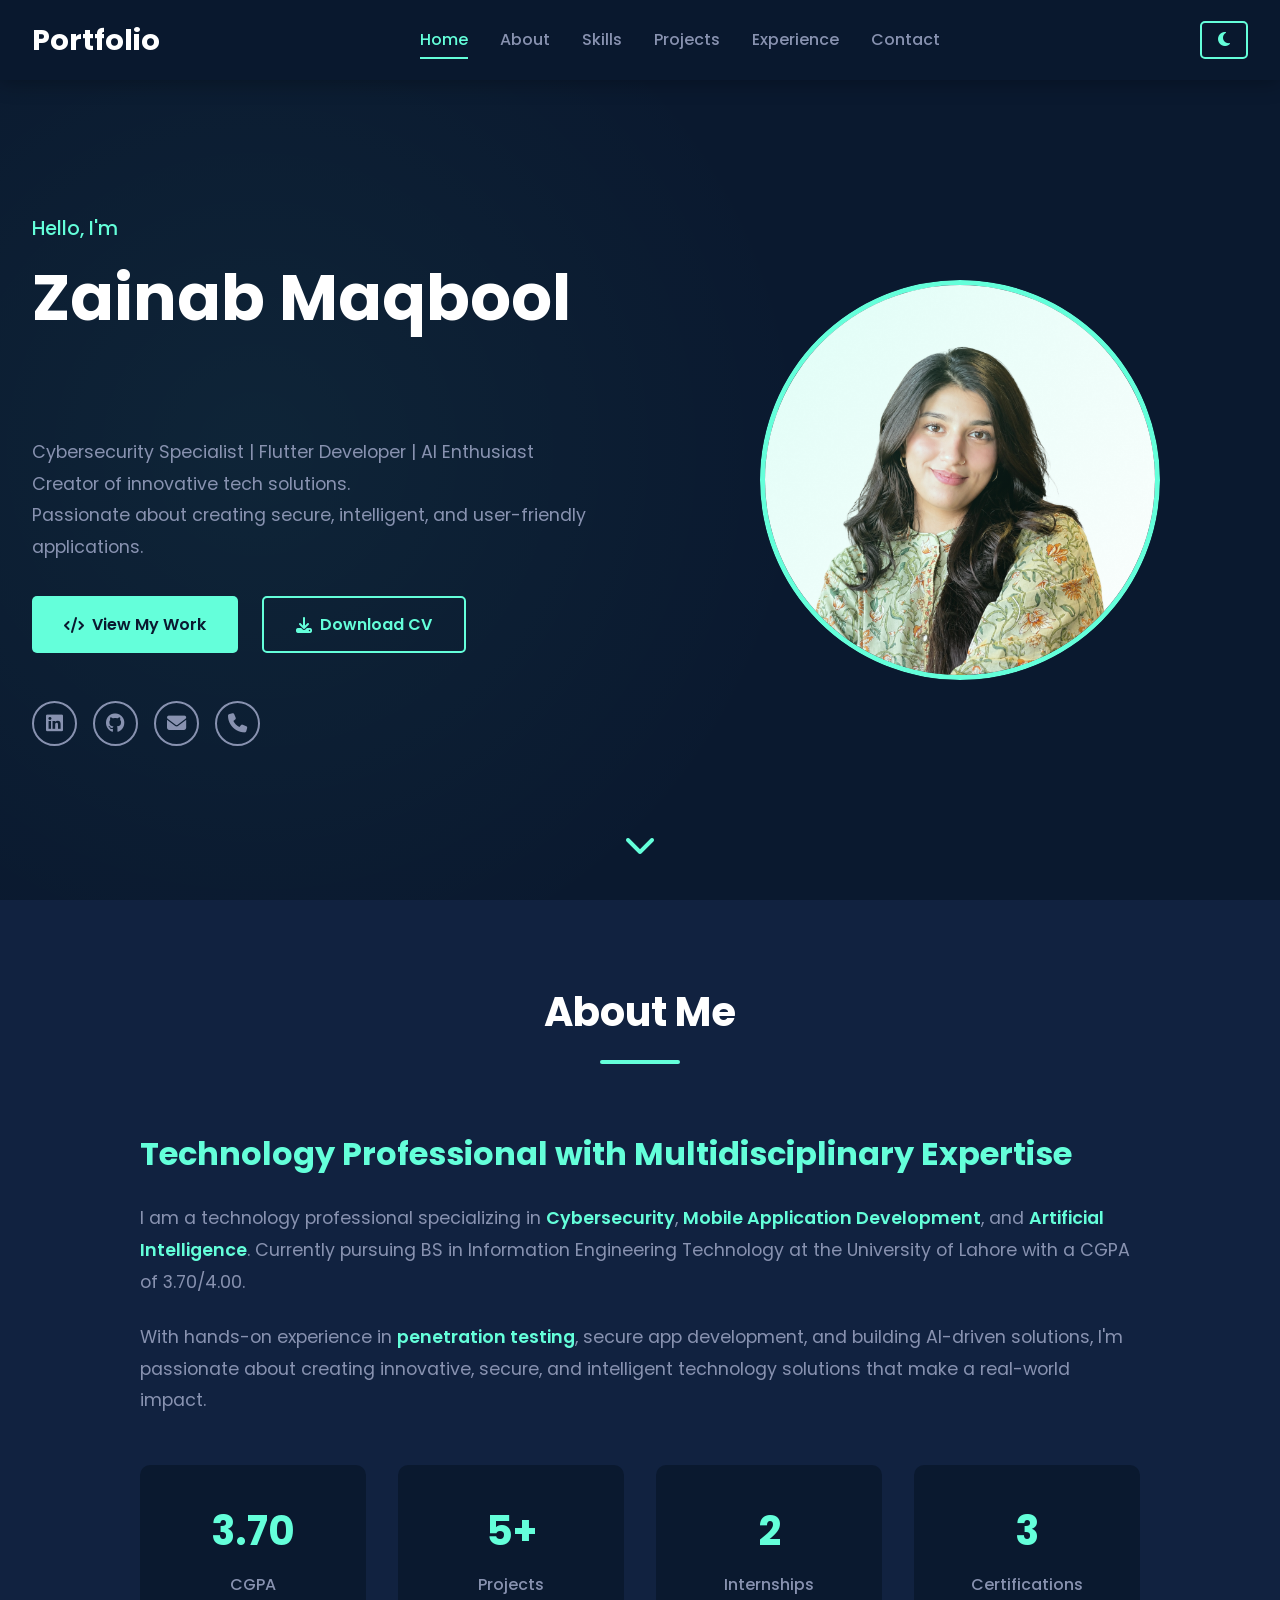
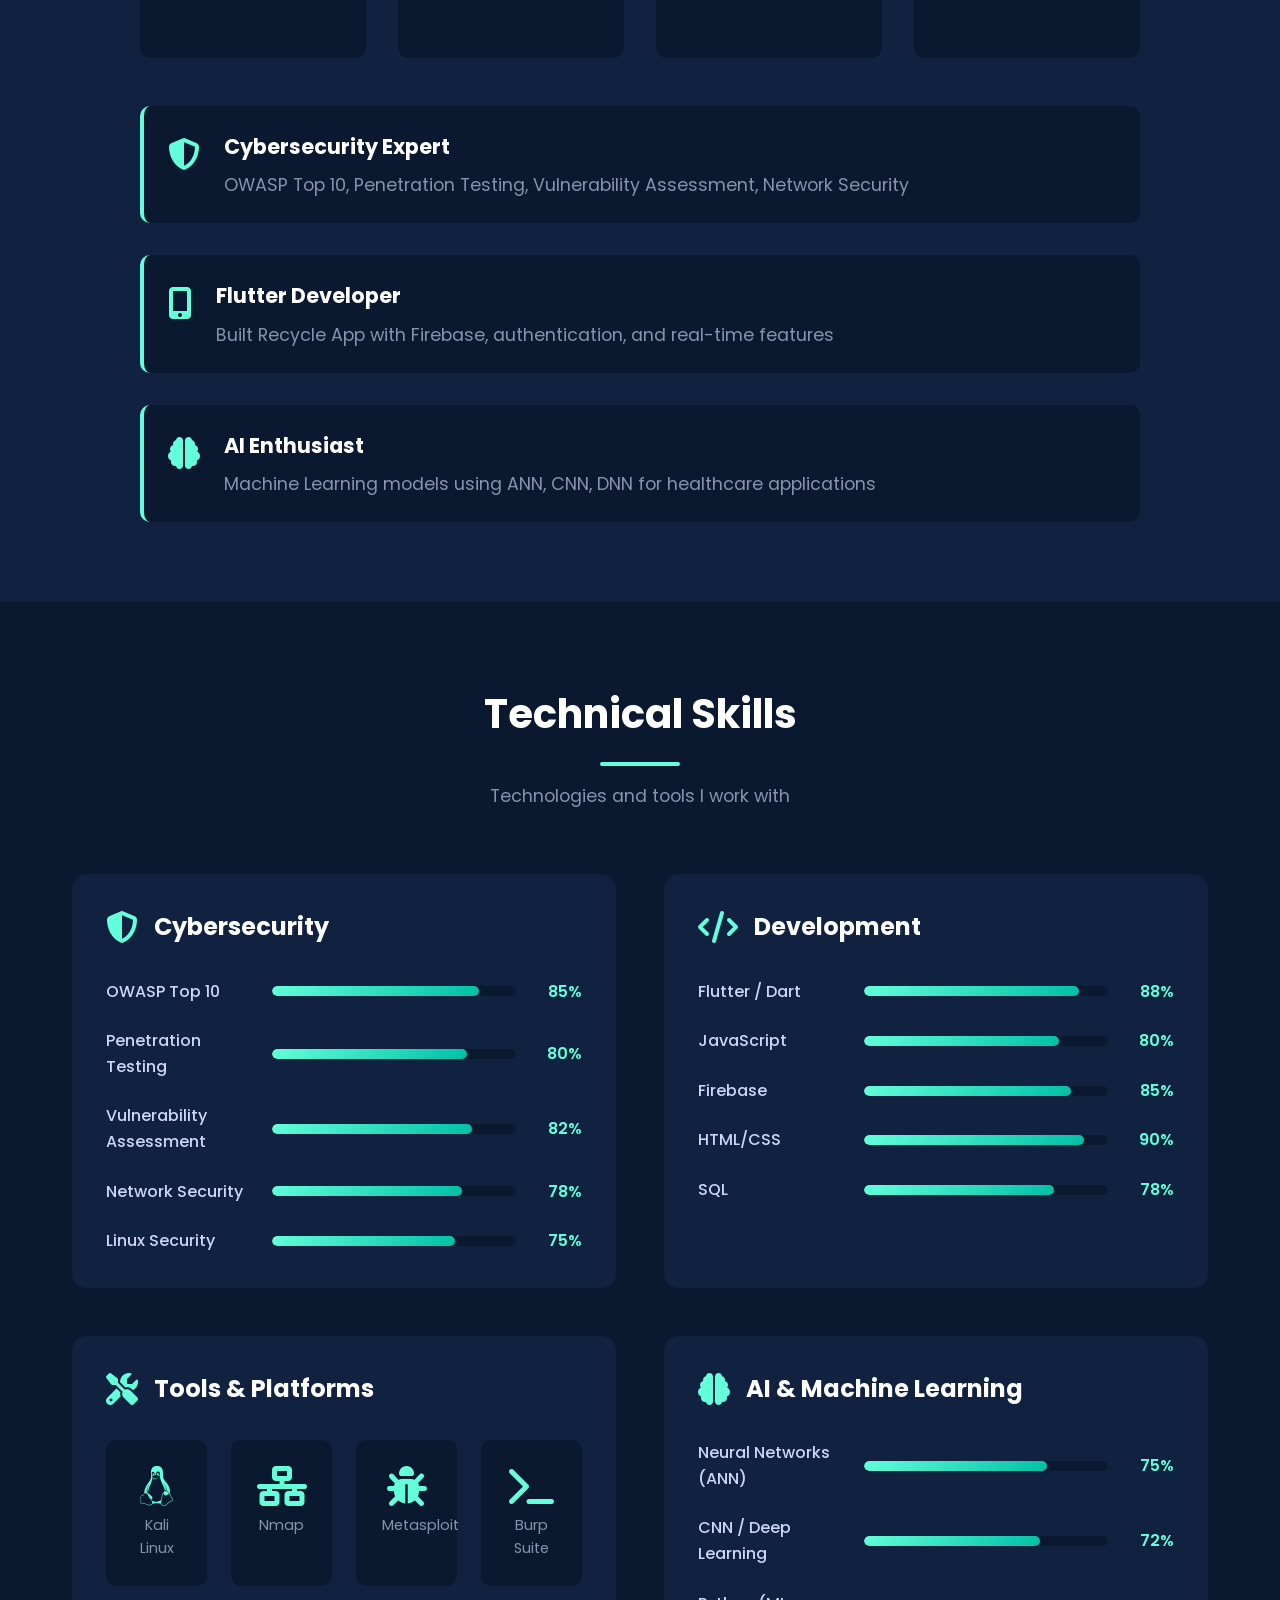
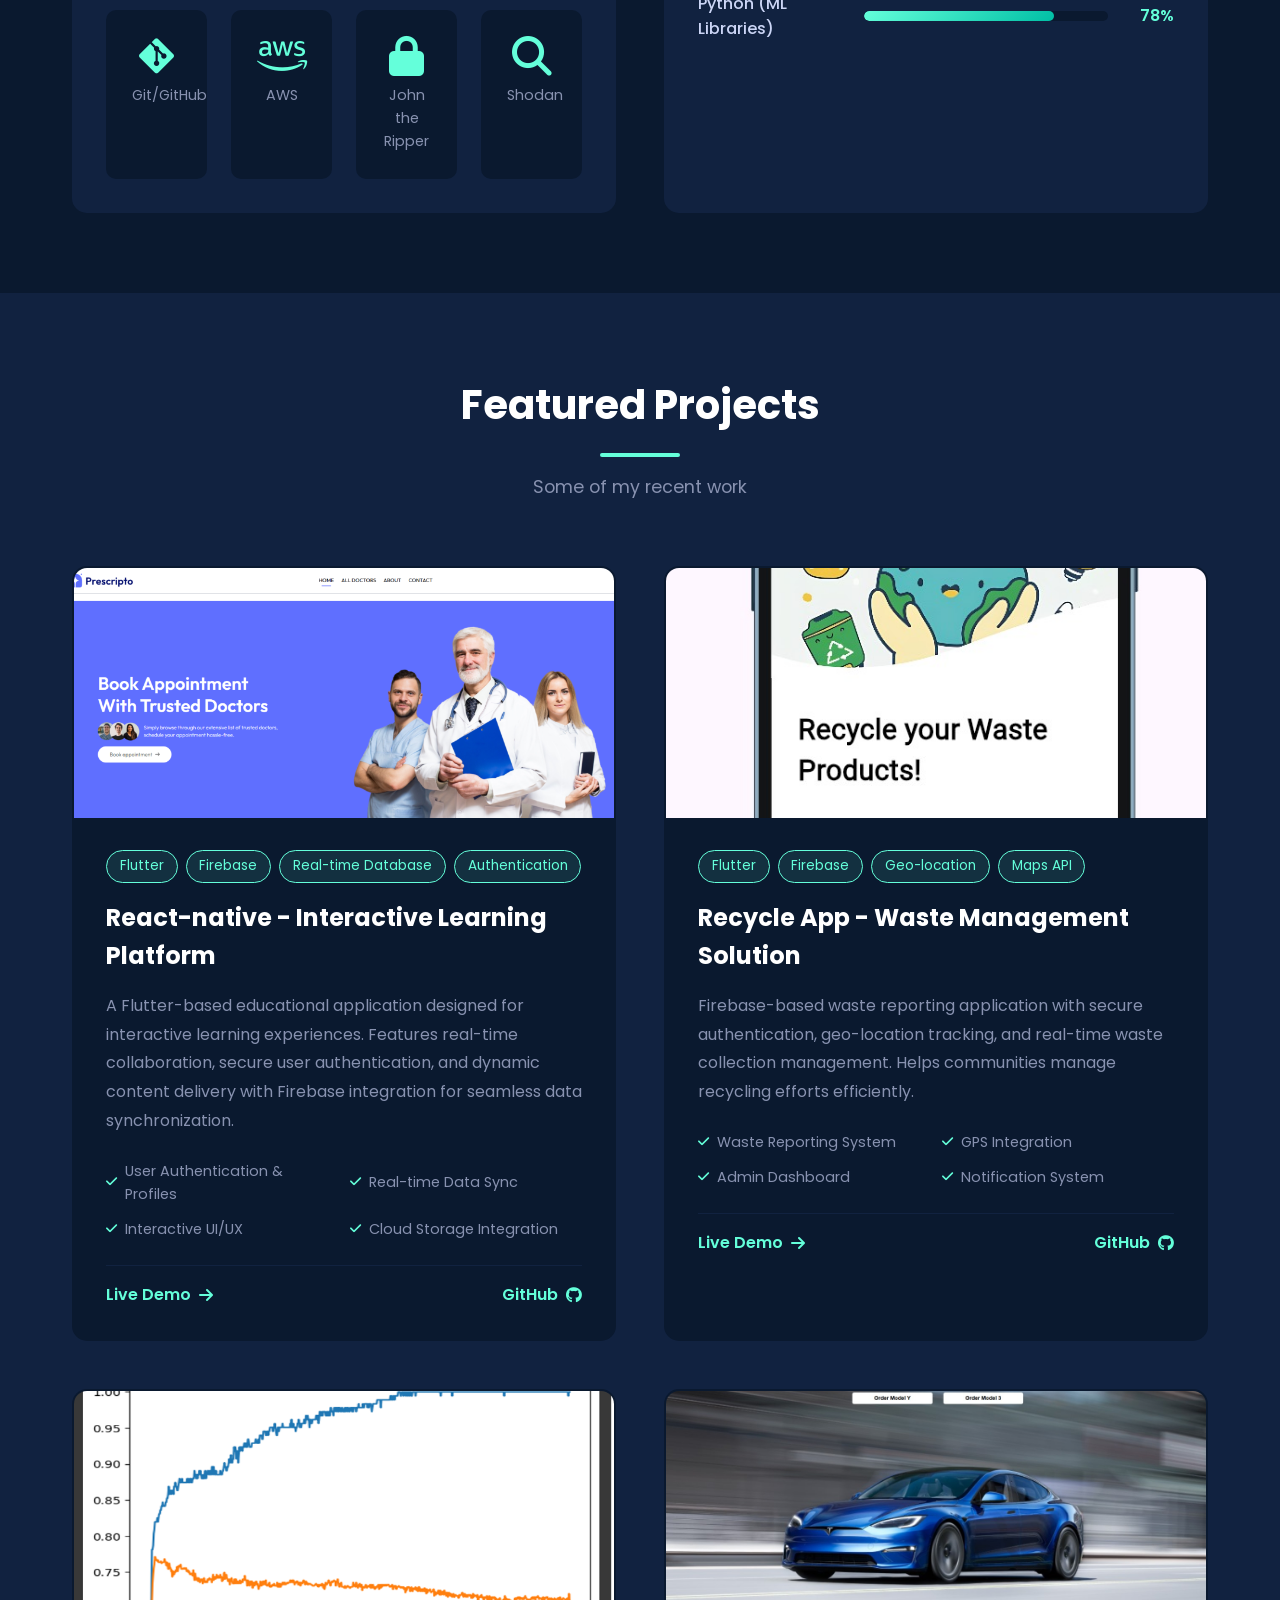
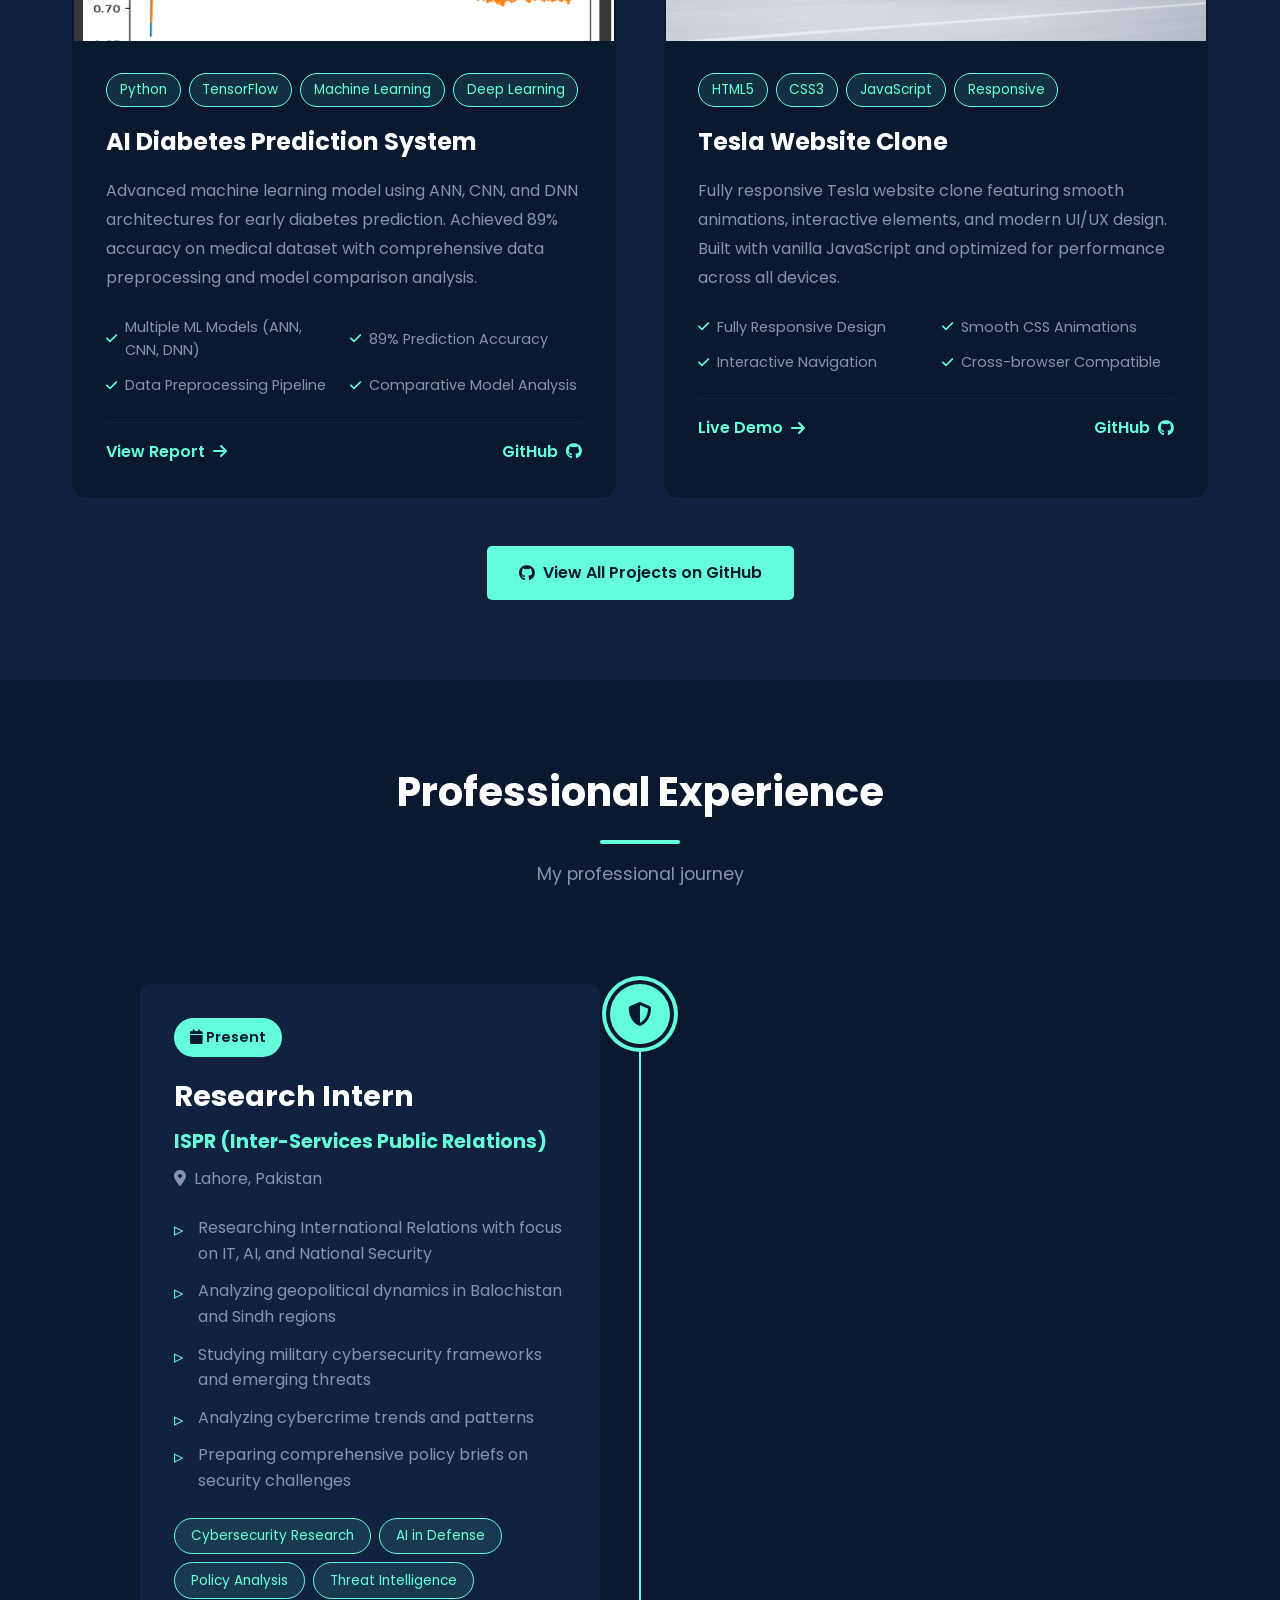
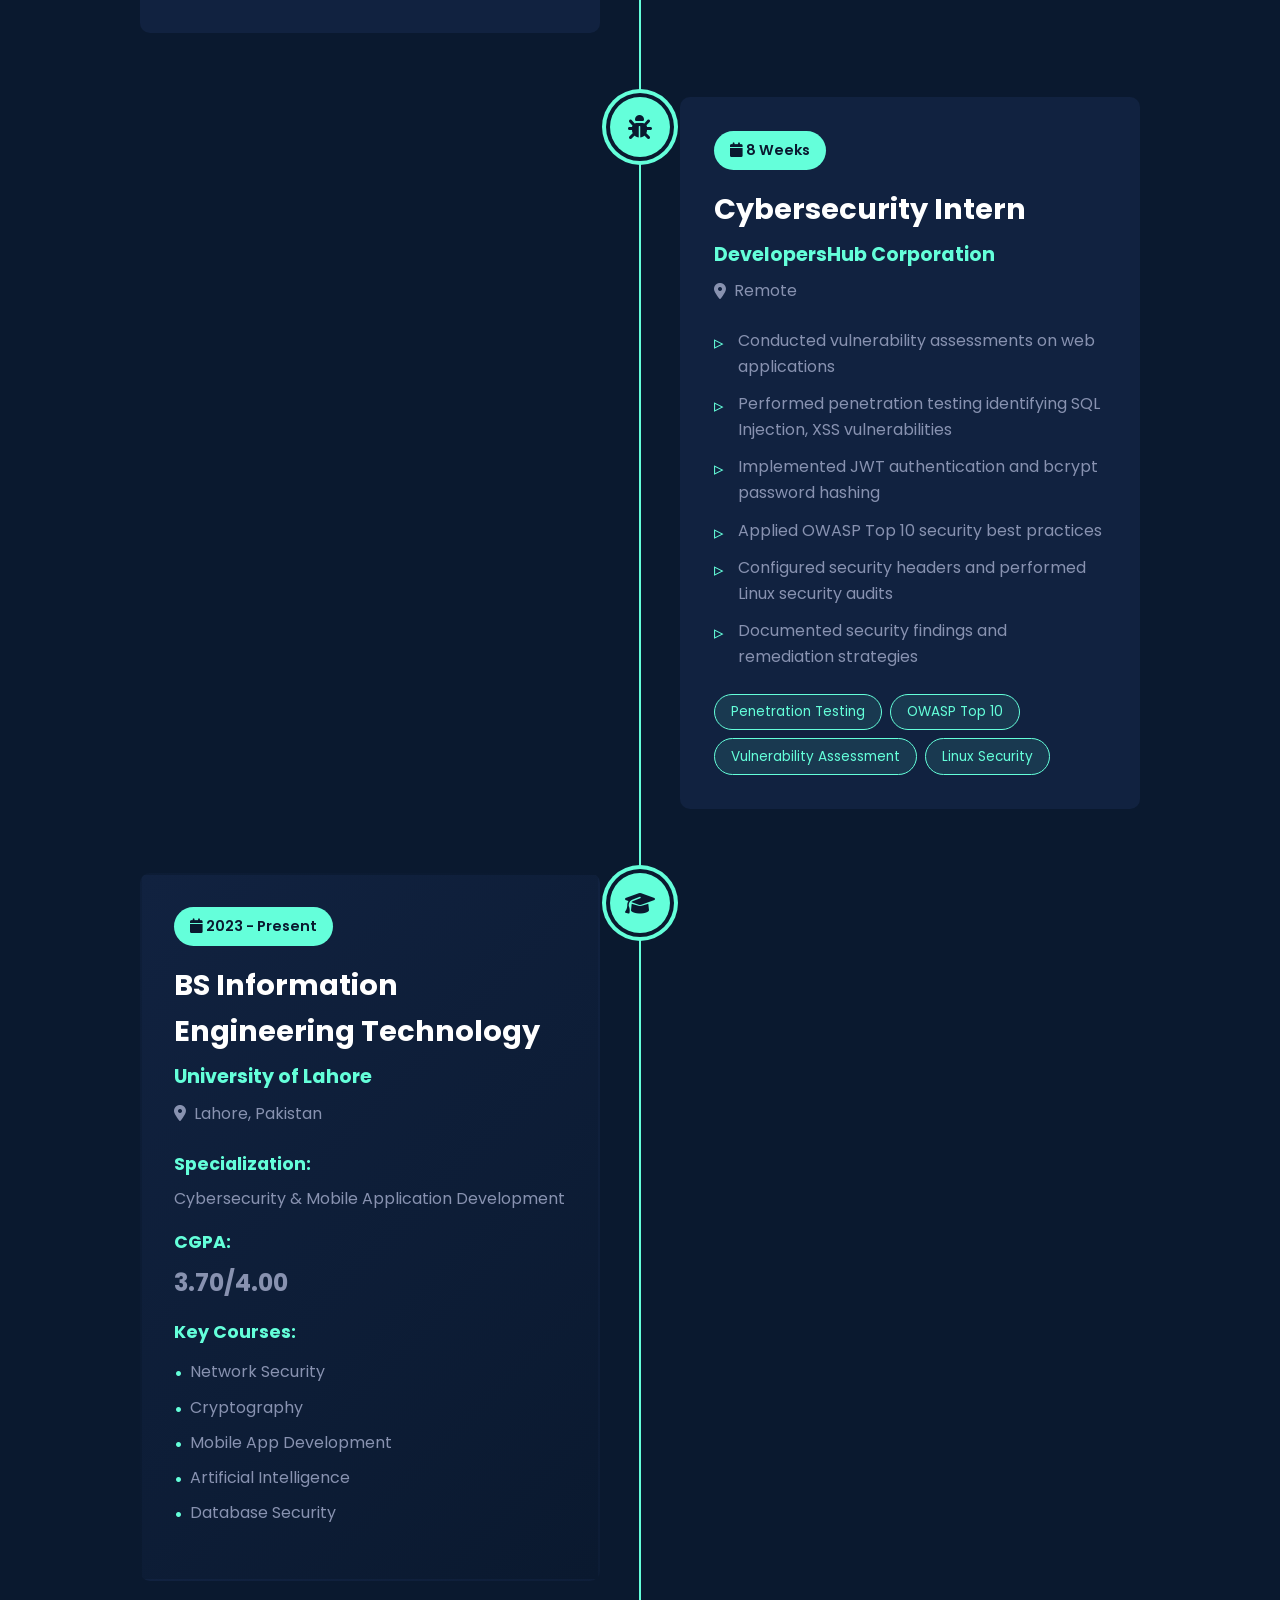
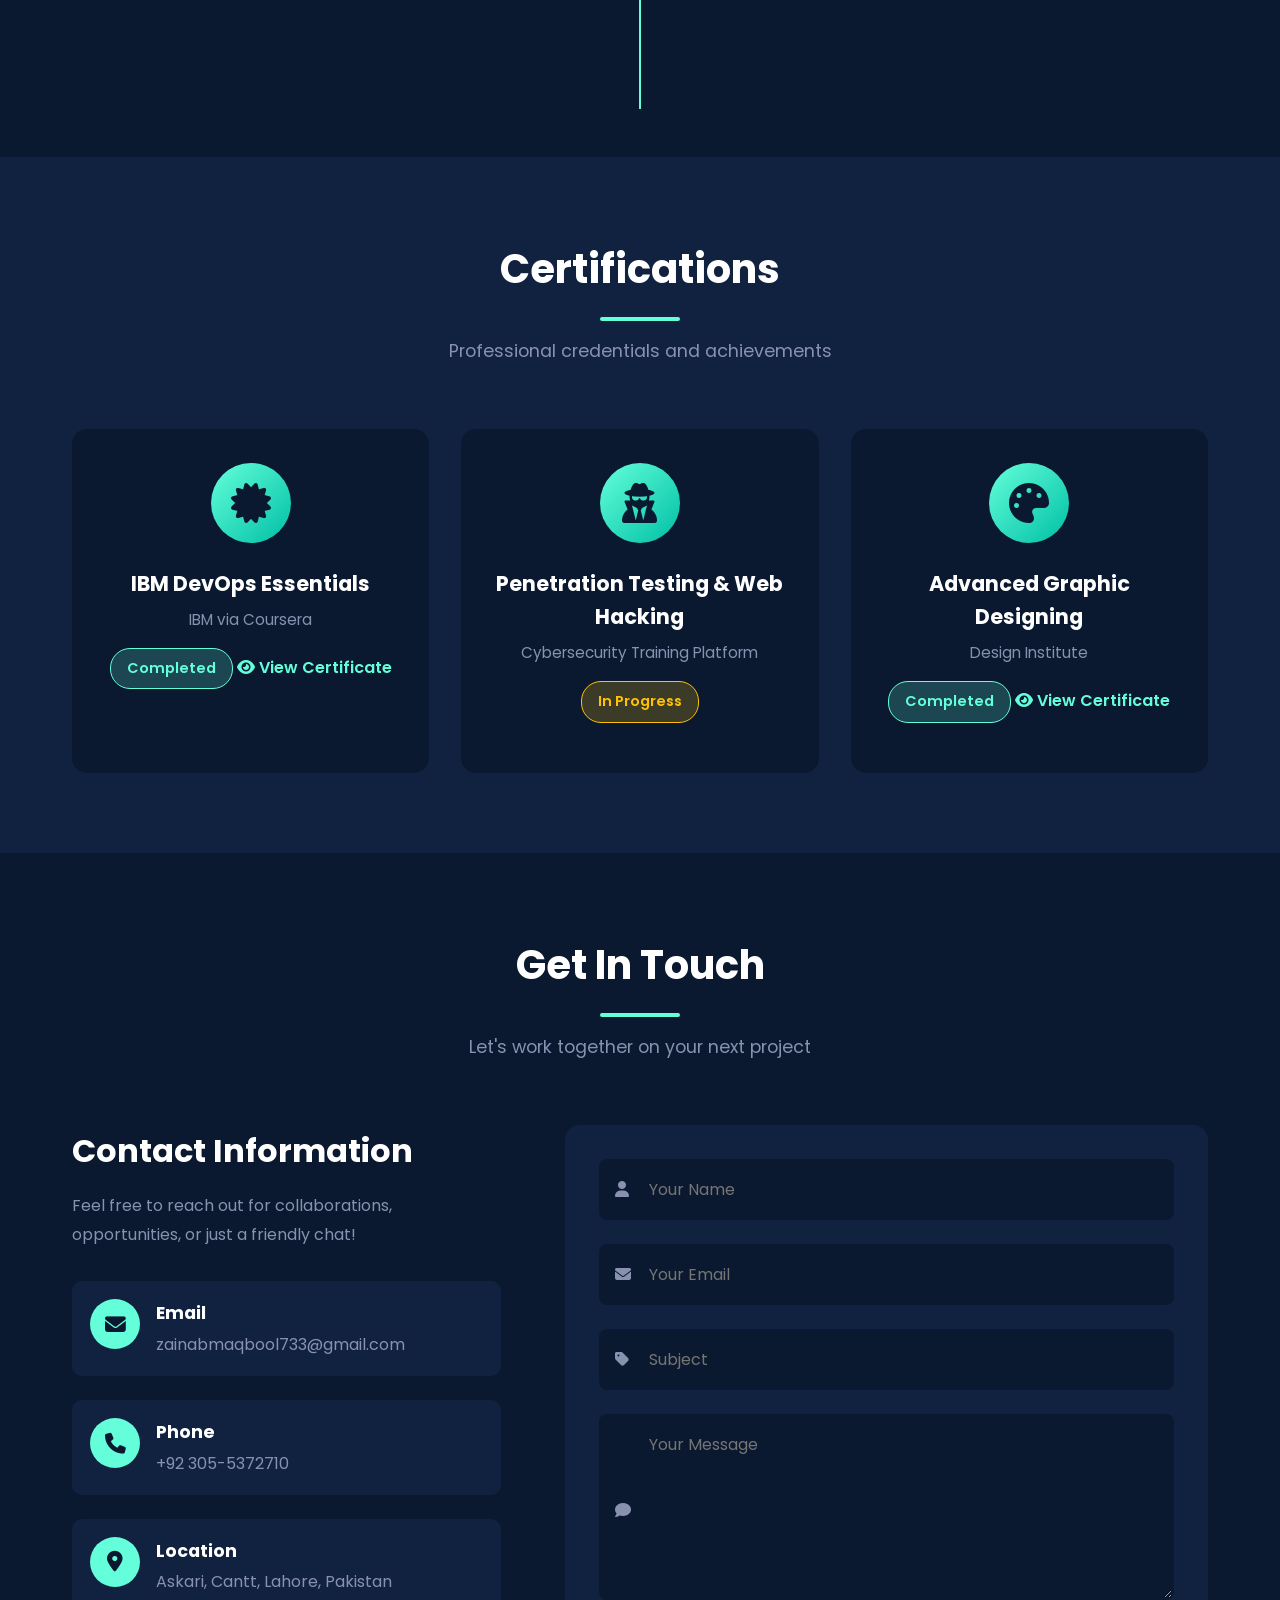
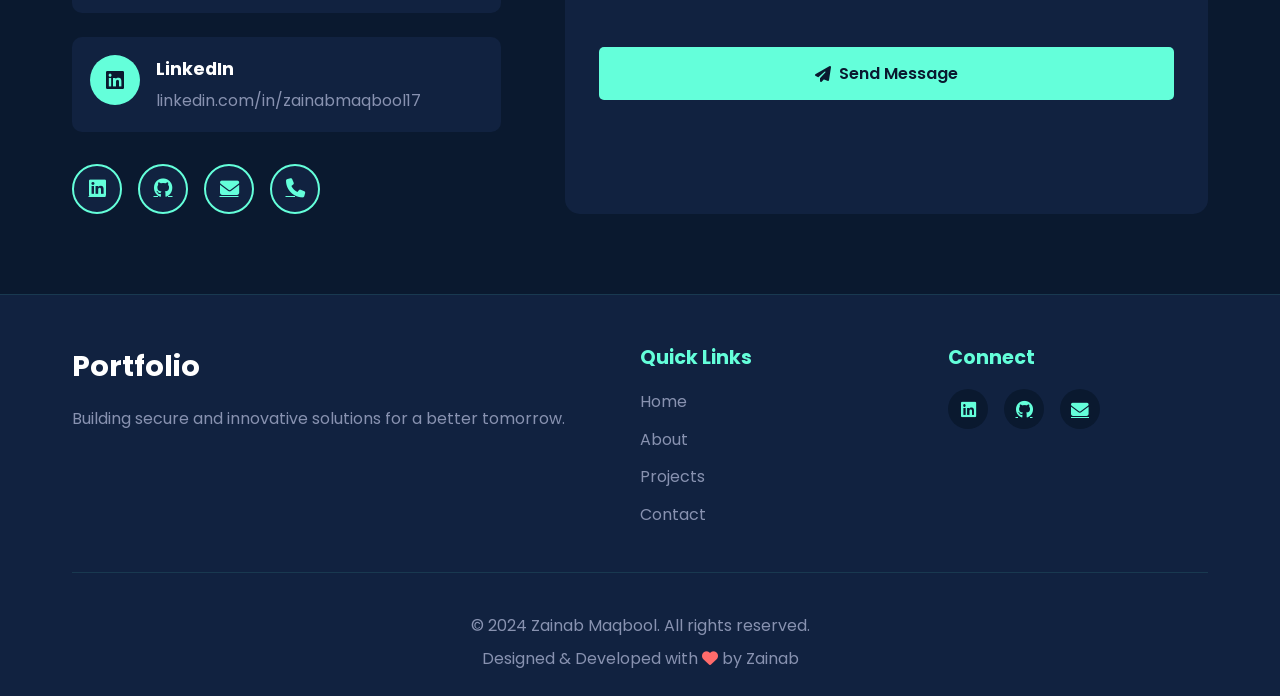
==== index.html @ 162062f7 "Portfolio upload" ====
<!DOCTYPE html>
<html lang="en">
<head>
    <meta charset="UTF-8">
    <meta name="viewport" content="width=device-width, initial-scale=1.0">
  <title>Zainab Maqbool | Cybersecurity Specialist & Flutter Developer</title>
    <meta name="title" content="Zainab Maqbool | Cybersecurity Specialist & Flutter Developer">
    <meta name="description" content="Professional portfolio of Zainab Maqbool - Cybersecurity expert, Flutter developer, and AI enthusiast. Experienced in penetration testing, mobile app development, and machine learning.">
    <meta name="keywords" content="Zainab Maqbool, Cybersecurity, Flutter Developer, Penetration Testing, Mobile App Development, AI, Pakistan, Lahore, OWASP, Firebase, Reacte-Rative">
    <meta name="author" content="Zainab Maqbool">
    <meta name="robots" content="index, follow">
    <meta http-equiv="Content-Type" content="text/html; charset=utf-8">
    <meta name="language" content="English">

    <meta property="og:type" content="website">
    <meta property="og:url" content="https://zainabmaq.github.io/">
    <meta property="og:title" content="Zainab Maqbool | Cybersecurity Specialist & Flutter Developer">
    <meta property="og:description" content="Professional portfolio showcasing cybersecurity projects, mobile applications, and AI solutions.">
    <meta property="og:image" content="https://zainabmaq.github.io/images/og-image.jpg">

    <meta property="twitter:card" content="summary_large_image">
    <meta property="twitter:url" content="https://zainabmaq.github.io/">
    <meta property="twitter:title" content="Zainab Maqbool | Cybersecurity Specialist & Flutter Developer">
    <meta property="twitter:description" content="Professional portfolio showcasing cybersecurity projects, mobile applications, and AI solutions.">
    <meta property="twitter:image" content="https://zainabmaqbool.github.io/images/twitter-image.jpg">

    <link rel="canonical" href="https://zainabmaq.github.io/">

    <link rel="icon" type="image/png" sizes="32x32" href="images/favicon-32x32.png">
    <link rel="icon" type="image/png" sizes="16x16" href="images/favicon-16x16.png">
    <link rel="apple-touch-icon" sizes="180x180" href="images/apple-touch-icon.png">

    <meta name="theme-color" content="#0a192f">
    <meta name="msapplication-TileColor" content="#0a192f">

    <link rel="preconnect" href="https://fonts.googleapis.com">
    <link rel="preconnect" href="https://fonts.gstatic.com" crossorigin>
    <link rel="preconnect" href="cdnjs.cloudflare.com">

    <link rel="stylesheet" href="css/style.css">
    <link rel="stylesheet" href="css/responsive.css">
    <link rel="stylesheet" href="css/animations.css">

    <link rel="stylesheet" href="https://cdnjs.cloudflare.com/ajax/libs/font-awesome/6.4.0/css/all.min.css">

    <link href="https://fonts.googleapis.com/css2?family=Poppins:wght@300;400;500;600;700&display=swap" rel="stylesheet">

    <link rel="preload" as="image" href="images/profile.png">
</head>
<body>

    <nav class="navbar" id="navbar">
        <div class="nav-container">
            <div class="logo">
                <a href="#home" aria-label="Go to homepage">Portfolio</a>
            </div>
            <ul class="nav-menu" id="nav-menu">
                <li><a href="#home" class="nav-link active">Home</a></li>
                <li><a href="#about" class="nav-link">About</a></li>
                <li><a href="#skills" class="nav-link">Skills</a></li>
                <li><a href="#projects" class="nav-link">Projects</a></li>
                <li><a href="#experience" class="nav-link">Experience</a></li>
                <li><a href="#contact" class="nav-link">Contact</a></li>
            </ul>
            <div class="nav-icons">
                <button id="theme-toggle" class="theme-btn" aria-label="Toggle dark mode">
                    <i class="fas fa-moon"></i>
                </button>
                <div class="hamburger" id="hamburger" aria-label="Toggle menu">
                    <span></span>
                    <span></span>
                    <span></span>
                </div>
            </div>
        </div>
    </nav>

    <section class="hero" id="home">
        <div class="hero-container">
            <div class="hero-content">
                <p class="hero-subtitle">Hello, I'm</p>
                <h1 class="hero-title">Zainab Maqbool</h1>
                <h2 class="hero-tagline">
                    <span class="typing-text"></span>
                </h2>
                <p class="hero-description">
                    Cybersecurity Specialist | Flutter Developer | AI Enthusiast<br>
                    Creator of innovative tech solutions.<br>
                    Passionate about creating secure, intelligent, and user-friendly applications.
                </p>
                <div class="hero-buttons">
                    <a href="#projects" class="btn btn-primary">
                        <i class="fas fa-code"></i> View My Work
                    </a>
                    <a href="documents/Zainab_Maqbool_Resume.pdf" download class="btn btn-secondary">
                        <i class="fas fa-download"></i> Download CV
                    </a>
                </div>
                <div class="social-links">
                    <a href="https://www.linkedin.com/in/zainabmaqbool17/" target="_blank" rel="noopener noreferrer" class="social-icon" aria-label="LinkedIn Profile"><i class="fab fa-linkedin"></i></a>
                    <a href="https://github.com/zainabmaq" target="_blank" rel="noopener noreferrer" class="social-icon" aria-label="GitHub Profile"><i class="fab fa-github"></i></a>
                    <a href="mailto:zainabmaqbool733@gmail.com" class="social-icon" aria-label="Send Email"><i class="fas fa-envelope"></i></a>
                    <a href="tel:+923055372710" class="social-icon" aria-label="Call Phone"><i class="fas fa-phone"></i></a>
                </div>
            </div>

            <div class="hero-image">
                <div class="image-container">
                    <!-- FIXED: profile.jpg -> profile.png -->
                    <img src="images/profile.png" alt="Zainab Maqbool - Cybersecurity Specialist and Flutter Developer" loading="eager" width="350" height="350">
                    <div class="image-overlay"></div>
                </div>
            </div>
        </div>
        <div class="scroll-down">
            <a href="#about" aria-label="Scroll to about section"><i class="fas fa-chevron-down"></i></a>
        </div>
    </section>

    <section class="about" id="about">
        <div class="container">
            <div class="section-title">
                <h2>About Me</h2>
                <div class="title-underline"></div>
            </div>
            <div class="about-content">
                <div class="about-text">
                    <h3>Technology Professional with Multidisciplinary Expertise</h3>
                    <p>I am a technology professional specializing in <strong>Cybersecurity</strong>, <strong>Mobile Application Development</strong>, and <strong>Artificial Intelligence</strong>. Currently pursuing BS in Information Engineering Technology at the University of Lahore with a CGPA of 3.70/4.00.</p>
                    <p>With hands-on experience in <strong>penetration testing</strong>, secure app development, and building AI-driven solutions, I'm passionate about creating innovative, secure, and intelligent technology solutions that make a real-world impact.</p>
                    <div class="about-stats">
                        <div class="stat-box"><h4 data-target="3.70">3.70</h4><p>CGPA</p></div>
                        <div class="stat-box"><h4 data-target="5+">5+</h4><p>Projects</p></div>
                        <div class="stat-box"><h4 data-target="2">2</h4><p>Internships</p></div>
                        <div class="stat-box"><h4 data-target="3">3</h4><p>Certifications</p></div>
                    </div>
                    <div class="about-highlights">
                        <div class="highlight-item">
                            <i class="fas fa-shield-alt"></i>
                            <div><h4>Cybersecurity Expert</h4><p>OWASP Top 10, Penetration Testing, Vulnerability Assessment, Network Security</p></div>
                        </div>
                        <div class="highlight-item">
                            <i class="fas fa-mobile-alt"></i>
                            <div><h4>Flutter Developer</h4><p>Built Recycle App with Firebase, authentication, and real-time features</p></div>
                        </div>
                        <div class="highlight-item">
                            <i class="fas fa-brain"></i>
                            <div><h4>AI Enthusiast</h4><p>Machine Learning models using ANN, CNN, DNN for healthcare applications</p></div>
                        </div>
                    </div>
                </div>
            </div>
        </div>
    </section>

    <section class="skills" id="skills">
        <div class="container">
            <div class="section-title">
                <h2>Technical Skills</h2>
                <div class="title-underline"></div>
                <p>Technologies and tools I work with</p>
            </div>
            <div class="skills-container">
                <div class="skill-category">
                    <div class="category-header"><i class="fas fa-shield-alt"></i><h3>Cybersecurity</h3></div>
                    <div class="skill-items">
                        <div class="skill-item"><span class="skill-name">OWASP Top 10</span><div class="skill-bar"><div class="skill-progress" style="width: 85%" data-width="85"></div></div><span class="skill-percent">85%</span></div>
                        <div class="skill-item"><span class="skill-name">Penetration Testing</span><div class="skill-bar"><div class="skill-progress" style="width: 80%" data-width="80"></div></div><span class="skill-percent">80%</span></div>
                        <div class="skill-item"><span class="skill-name">Vulnerability Assessment</span><div class="skill-bar"><div class="skill-progress" style="width: 82%" data-width="82"></div></div><span class="skill-percent">82%</span></div>
                        <div class="skill-item"><span class="skill-name">Network Security</span><div class="skill-bar"><div class="skill-progress" style="width: 78%" data-width="78"></div></div><span class="skill-percent">78%</span></div>
                        <div class="skill-item"><span class="skill-name">Linux Security</span><div class="skill-bar"><div class="skill-progress" style="width: 75%" data-width="75"></div></div><span class="skill-percent">75%</span></div>
                    </div>
                </div>
                <div class="skill-category">
                    <div class="category-header"><i class="fas fa-code"></i><h3>Development</h3></div>
                    <div class="skill-items">
                        <div class="skill-item"><span class="skill-name">Flutter / Dart</span><div class="skill-bar"><div class="skill-progress" style="width: 88%" data-width="88"></div></div><span class="skill-percent">88%</span></div>
                        <div class="skill-item"><span class="skill-name">JavaScript</span><div class="skill-bar"><div class="skill-progress" style="width: 80%" data-width="80"></div></div><span class="skill-percent">80%</span></div>
                        <div class="skill-item"><span class="skill-name">Firebase</span><div class="skill-bar"><div class="skill-progress" style="width: 85%" data-width="85"></div></div><span class="skill-percent">85%</span></div>
                        <div class="skill-item"><span class="skill-name">HTML/CSS</span><div class="skill-bar"><div class="skill-progress" style="width: 90%" data-width="90"></div></div><span class="skill-percent">90%</span></div>
                        <div class="skill-item"><span class="skill-name">SQL</span><div class="skill-bar"><div class="skill-progress" style="width: 78%" data-width="78"></div></div><span class="skill-percent">78%</span></div>
                    </div>
                </div>
                <div class="skill-category">
                    <div class="category-header"><i class="fas fa-tools"></i><h3>Tools & Platforms</h3></div>
                    <div class="tools-grid">
                        <div class="tool-item"><i class="fab fa-linux"></i><p>Kali Linux</p></div>
                        <div class="tool-item"><i class="fas fa-network-wired"></i><p>Nmap</p></div>
                        <div class="tool-item"><i class="fas fa-bug"></i><p>Metasploit</p></div>
                        <div class="tool-item"><i class="fas fa-terminal"></i><p>Burp Suite</p></div>
                        <div class="tool-item"><i class="fab fa-git-alt"></i><p>Git/GitHub</p></div>
                        <div class="tool-item"><i class="fab fa-aws"></i><p>AWS</p></div>
                        <div class="tool-item"><i class="fas fa-lock"></i><p>John the Ripper</p></div>
                        <div class="tool-item"><i class="fas fa-search"></i><p>Shodan</p></div>
                    </div>
                </div>
                <div class="skill-category">
                    <div class="category-header"><i class="fas fa-brain"></i><h3>AI & Machine Learning</h3></div>
                    <div class="skill-items">
                        <div class="skill-item"><span class="skill-name">Neural Networks (ANN)</span><div class="skill-bar"><div class="skill-progress" style="width: 75%" data-width="75"></div></div><span class="skill-percent">75%</span></div>
                        <div class="skill-item"><span class="skill-name">CNN / Deep Learning</span><div class="skill-bar"><div class="skill-progress" style="width: 72%" data-width="72"></div></div><span class="skill-percent">72%</span></div>
                        <div class="skill-item"><span class="skill-name">Python (ML Libraries)</span><div class="skill-bar"><div class="skill-progress" style="width: 78%" data-width="78"></div></div><span class="skill-percent">78%</span></div>
                    </div>
                </div>
            </div>
        </div>
    </section>

    <section class="projects" id="projects">
        <div class="container">
            <div class="section-title">
                <h2>Featured Projects</h2>
                <div class="title-underline"></div>
                <p>Some of my recent work</p>
            </div>
            <div class="projects-grid">
                <div class="project-card">
                    <div class="project-image">
                        <img src="images/projects/react-native-1.png" alt="React-Native Interactive Learning Platform" loading="lazy">
                        <div class="project-overlay">
                            <a href="#react-native-details" class="overlay-btn"><i class="fas fa-eye"></i> View Details</a>
                            <a href="https://github.com/zainabmaq/React-native-project" target="_blank" rel="noopener noreferrer" class="overlay-btn"><i class="fab fa-github"></i> GitHub</a>
                        </div>
                    </div>
                    <div class="project-content">
                        <div class="project-tags"><span class="tag">Flutter</span><span class="tag">Firebase</span><span class="tag">Real-time Database</span><span class="tag">Authentication</span></div>
                        <h3>React-native - Interactive Learning Platform</h3>
                        <p>A Flutter-based educational application designed for interactive learning experiences. Features real-time collaboration, secure user authentication, and dynamic content delivery with Firebase integration for seamless data synchronization.</p>
                        <div class="project-features">
                            <div class="feature"><i class="fas fa-check"></i> User Authentication & Profiles</div>
                            <div class="feature"><i class="fas fa-check"></i> Real-time Data Sync</div>
                            <div class="feature"><i class="fas fa-check"></i> Interactive UI/UX</div>
                            <div class="feature"><i class="fas fa-check"></i> Cloud Storage Integration</div>
                        </div>
                        <div class="project-footer">
                            <a href="#" class="project-link">Live Demo <i class="fas fa-arrow-right"></i></a>
                            <a href="https://github.com/zainabmaq/React-native-project" target="_blank" rel="noopener noreferrer" class="project-link">GitHub <i class="fab fa-github"></i></a>
                        </div>
                    </div>
                </div>
                <div class="project-card">
                    <div class="project-image">
                        <img src="images/projects/recycle-app.jpeg" alt="Recycle App Waste Management Solution" loading="lazy">
                        <div class="project-overlay">
                            <a href="#recycle-details" class="overlay-btn"><i class="fas fa-eye"></i> View Details</a>
                            <a href="https://github.com/zainabmaq/Recycle-app" target="_blank" rel="noopener noreferrer" class="overlay-btn"><i class="fab fa-github"></i> GitHub</a>
                        </div>
                    </div>
                    <div class="project-content">
                        <div class="project-tags"><span class="tag">Flutter</span><span class="tag">Firebase</span><span class="tag">Geo-location</span><span class="tag">Maps API</span></div>
                        <h3>Recycle App - Waste Management Solution</h3>
                        <p>Firebase-based waste reporting application with secure authentication, geo-location tracking, and real-time waste collection management. Helps communities manage recycling efforts efficiently.</p>
                        <div class="project-features">
                            <div class="feature"><i class="fas fa-check"></i> Waste Reporting System</div>
                            <div class="feature"><i class="fas fa-check"></i> GPS Integration</div>
                            <div class="feature"><i class="fas fa-check"></i> Admin Dashboard</div>
                            <div class="feature"><i class="fas fa-check"></i> Notification System</div>
                        </div>
                        <div class="project-footer">
                            <a href="#" class="project-link">Live Demo <i class="fas fa-arrow-right"></i></a>
                            <a href="https://github.com/zainabmaq/Recycle-app" target="_blank" rel="noopener noreferrer" class="project-link">GitHub <i class="fab fa-github"></i></a>
                        </div>
                    </div>
                </div>
                <div class="project-card">
                    <div class="project-image">
                        <img src="images/projects/ai-diabetes.png" alt="AI Diabetes Prediction System using Machine Learning" loading="lazy">
                        <div class="project-overlay">
                            <a href="#ai-diabetes-details" class="overlay-btn"><i class="fas fa-eye"></i> View Details</a>
                            <a href="https://github.com/zainabmaq/AI-datasets" target="_blank" rel="noopener noreferrer" class="overlay-btn"><i class="fab fa-github"></i> GitHub</a>
                        </div>
                    </div>
                    <div class="project-content">
                        <div class="project-tags"><span class="tag">Python</span><span class="tag">TensorFlow</span><span class="tag">Machine Learning</span><span class="tag">Deep Learning</span></div>
                        <h3>AI Diabetes Prediction System</h3>
                        <p>Advanced machine learning model using ANN, CNN, and DNN architectures for early diabetes prediction. Achieved 89% accuracy on medical dataset with comprehensive data preprocessing and model comparison analysis.</p>
                        <div class="project-features">
                            <div class="feature"><i class="fas fa-check"></i> Multiple ML Models (ANN, CNN, DNN)</div>
                            <div class="feature"><i class="fas fa-check"></i> 89% Prediction Accuracy</div>
                            <div class="feature"><i class="fas fa-check"></i> Data Preprocessing Pipeline</div>
                            <div class="feature"><i class="fas fa-check"></i> Comparative Model Analysis</div>
                        </div>
                        <div class="project-footer">
                            <a href="#" class="project-link">View Report <i class="fas fa-arrow-right"></i></a>
                            <a href="https://github.com/zainabmaq/AI-dataseta" target="_blank" rel="noopener noreferrer" class="project-link">GitHub <i class="fab fa-github"></i></a>
                        </div>
                    </div>
                </div>
                <div class="project-card">
                    <div class="project-image">
                        <img src="images/projects/tesla-clone.jpeg" alt="Tesla Website Clone Responsive Design" loading="lazy">
                        <div class="project-overlay">
                            <a href="#tesla-details" class="overlay-btn"><i class="fas fa-eye"></i> View Details</a>
                            <a href="https://github.com/zainabmaq/Tesla-clone" target="_blank" rel="noopener noreferrer" class="overlay-btn"><i class="fab fa-github"></i> GitHub</a>
                        </div>
                    </div>
                    <div class="project-content">
                        <div class="project-tags"><span class="tag">HTML5</span><span class="tag">CSS3</span><span class="tag">JavaScript</span><span class="tag">Responsive</span></div>
                        <h3>Tesla Website Clone</h3>
                        <p>Fully responsive Tesla website clone featuring smooth animations, interactive elements, and modern UI/UX design. Built with vanilla JavaScript and optimized for performance across all devices.</p>
                        <div class="project-features">
                            <div class="feature"><i class="fas fa-check"></i> Fully Responsive Design</div>
                            <div class="feature"><i class="fas fa-check"></i> Smooth CSS Animations</div>
                            <div class="feature"><i class="fas fa-check"></i> Interactive Navigation</div>
                            <div class="feature"><i class="fas fa-check"></i> Cross-browser Compatible</div>
                        </div>
                        <div class="project-footer">
                            <a href="#" class="project-link">Live Demo <i class="fas fa-arrow-right"></i></a>
                            <a href="https://github.com/zainabmaq/Tesla-clone" target="_blank" rel="noopener noreferrer" class="project-link">GitHub <i class="fab fa-github"></i></a>
                        </div>
                    </div>
                </div>
            </div>
            <div class="view-more">
                <a href="https://github.com/zainabmaq" target="_blank" rel="noopener noreferrer" class="btn btn-primary"><i class="fab fa-github"></i> View All Projects on GitHub</a>
            </div>
        </div>
    </section>

    <section class="experience" id="experience">
        <div class="container">
            <div class="section-title">
                <h2>Professional Experience</h2>
                <div class="title-underline"></div>
                <p>My professional journey</p>
            </div>
            <div class="timeline">
                <div class="timeline-item left">
                    <div class="timeline-content">
                        <div class="timeline-icon"><i class="fas fa-shield-alt"></i></div>
                        <div class="timeline-card">
                            <span class="timeline-date"><i class="fas fa-calendar"></i> Present</span>
                            <h3>Research Intern</h3>
                            <h4>ISPR (Inter-Services Public Relations)</h4>
                            <p class="location"><i class="fas fa-map-marker-alt"></i> Lahore, Pakistan</p>
                            <ul class="timeline-list">
                                <li>Researching International Relations with focus on IT, AI, and National Security</li>
                                <li>Analyzing geopolitical dynamics in Balochistan and Sindh regions</li>
                                <li>Studying military cybersecurity frameworks and emerging threats</li>
                                <li>Analyzing cybercrime trends and patterns</li>
                                <li>Preparing comprehensive policy briefs on security challenges</li>
                            </ul>
                            <div class="timeline-skills">
                                <span class="skill-tag">Cybersecurity Research</span>
                                <span class="skill-tag">AI in Defense</span>
                                <span class="skill-tag">Policy Analysis</span>
                                <span class="skill-tag">Threat Intelligence</span>
                            </div>
                        </div>
                    </div>
                </div>
                <div class="timeline-item right">
                    <div class="timeline-content">
                        <div class="timeline-icon"><i class="fas fa-bug"></i></div>
                        <div class="timeline-card">
                            <span class="timeline-date"><i class="fas fa-calendar"></i> 8 Weeks</span>
                            <h3>Cybersecurity Intern</h3>
                            <h4>DevelopersHub Corporation</h4>
                            <p class="location"><i class="fas fa-map-marker-alt"></i> Remote</p>
                            <ul class="timeline-list">
                                <li>Conducted vulnerability assessments on web applications</li>
                                <li>Performed penetration testing identifying SQL Injection, XSS vulnerabilities</li>
                                <li>Implemented JWT authentication and bcrypt password hashing</li>
                                <li>Applied OWASP Top 10 security best practices</li>
                                <li>Configured security headers and performed Linux security audits</li>
                                <li>Documented security findings and remediation strategies</li>
                            </ul>
                            <div class="timeline-skills">
                                <span class="skill-tag">Penetration Testing</span>
                                <span class="skill-tag">OWASP Top 10</span>
                                <span class="skill-tag">Vulnerability Assessment</span>
                                <span class="skill-tag">Linux Security</span>
                            </div>
                        </div>
                    </div>
                </div>
                <div class="timeline-item left">
                    <div class="timeline-content">
                        <div class="timeline-icon"><i class="fas fa-graduation-cap"></i></div>
                        <div class="timeline-card education-card">
                            <span class="timeline-date"><i class="fas fa-calendar"></i> 2023 - Present</span>
                            <h3>BS Information Engineering Technology</h3>
                            <h4>University of Lahore</h4>
                            <p class="location"><i class="fas fa-map-marker-alt"></i> Lahore, Pakistan</p>
                            <div class="education-details">
                                <div class="detail-item"><strong>Specialization:</strong><p>Cybersecurity & Mobile Application Development</p></div>
                                <div class="detail-item"><strong>CGPA:</strong><p class="cgpa">3.70/4.00</p></div>
                                <div class="detail-item"><strong>Key Courses:</strong><ul><li>Network Security</li><li>Cryptography</li><li>Mobile App Development</li><li>Artificial Intelligence</li><li>Database Security</li></ul></div>
                            </div>
                        </div>
                    </div>
                </div>
            </div>
        </div>
    </section>

<!-- ==================== CERTIFICATIONS SECTION ==================== -->
<section class="certifications" id="certifications">

    <div class="container">

        <!-- Section Title -->
        <div class="section-title">
            <h2>Certifications</h2>
            <div class="title-underline"></div>
            <p>Professional credentials and achievements</p>
        </div>


        <!-- Certifications Grid -->
        <div class="cert-grid">


            <!-- IBM Certificate -->
            <div class="cert-card">

                <!-- Certificate Icon -->
                <div class="cert-icon">
                    <i class="fas fa-certificate"></i>
                </div>

                <h3>IBM DevOps Essentials</h3>

                <p class="cert-issuer">
                    IBM via Coursera
                </p>

                <p class="cert-status completed">
                    Completed
                </p>

                <!-- View Certificate -->
                <a href="images/certifications/ibm.jpeg"
                   target="_blank"
                   class="cert-link">
                    <i class="fas fa-eye"></i>
                    View Certificate
                </a>

            </div>


            <!-- Penetration Testing Certificate -->
            <div class="cert-card">

                <!-- Certificate Icon -->
                <div class="cert-icon">
                    <i class="fas fa-user-secret"></i>
                </div>

                <h3>Penetration Testing &amp; Web Hacking</h3>

                <p class="cert-issuer">
                    Cybersecurity Training Platform
                </p>

                <p class="cert-status in-progress">
                    In Progress
                </p>

            </div>


            <!-- Graphic Designing Certificate -->
            <div class="cert-card">

                <!-- Certificate Icon -->
                <div class="cert-icon">
                    <i class="fas fa-palette"></i>
                </div>

                <h3>Advanced Graphic Designing</h3>

                <p class="cert-issuer">
                    Design Institute
                </p>

                <p class="cert-status completed">
                    Completed
                </p>

                <!-- View Certificate -->
                <a href="images/certifications/graphic-design-certificate.jpeg"
                   target="_blank"
                   class="cert-link">
                    <i class="fas fa-eye"></i>
                    View Certificate
                </a>

            </div>


        </div>

    </div>

</section>
<!-- ==================== END CERTIFICATIONS SECTION ==================== -->


    <section class="contact" id="contact">
        <div class="container">
            <div class="section-title">
                <h2>Get In Touch</h2>
                <div class="title-underline"></div>
                <p>Let's work together on your next project</p>
            </div>
            <div class="contact-container">
                <div class="contact-info">
                    <h3>Contact Information</h3>
                    <p>Feel free to reach out for collaborations, opportunities, or just a friendly chat!</p>
                    <div class="info-items">
                        <div class="info-item">
                            <div class="info-icon"><i class="fas fa-envelope"></i></div>
                            <div class="info-content"><h4>Email</h4><a href="mailto:zainabmaqbool733@gmail.com">zainabmaqbool733@gmail.com</a></div>
                        </div>
                        <div class="info-item">
                            <div class="info-icon"><i class="fas fa-phone"></i></div>
                            <div class="info-content"><h4>Phone</h4><a href="tel:+923055372710">+92 305-5372710</a></div>
                        </div>
                        <div class="info-item">
                            <div class="info-icon"><i class="fas fa-map-marker-alt"></i></div>
                            <div class="info-content"><h4>Location</h4><p>Askari, Cantt, Lahore, Pakistan</p></div>
                        </div>
                        <div class="info-item">
                            <div class="info-icon"><i class="fab fa-linkedin"></i></div>
                            <div class="info-content"><h4>LinkedIn</h4><a href="https://www.linkedin.com/in/zainabmaqbool17/" target="_blank" rel="noopener noreferrer">linkedin.com/in/zainabmaqbool17</a></div>
                        </div>
                    </div>
                    <div class="contact-social">
                        <a href="https://www.linkedin.com/in/zainabmaqbool17/" target="_blank" rel="noopener noreferrer" aria-label="LinkedIn"><i class="fab fa-linkedin"></i></a>
                        <a href="https://github.com/zainabmaq" target="_blank" rel="noopener noreferrer" aria-label="GitHub"><i class="fab fa-github"></i></a>
                        <a href="mailto:zainabmaqbool733@gmail.com" aria-label="Email"><i class="fas fa-envelope"></i></a>
                        <a href="tel:+923055372710" aria-label="Phone"><i class="fas fa-phone"></i></a>
                    </div>
                </div>
                <div class="contact-form-container">
                    <form class="contact-form" id="contactForm" action="https://formspree.io/f/YOUR-FORM-ID" method="POST">
                        <div class="form-group">
                            <input type="text" name="name" placeholder="Your Name" required>
                            <i class="fas fa-user"></i>
                        </div>
                        <div class="form-group">
                            <input type="email" name="email" placeholder="Your Email" required>
                            <i class="fas fa-envelope"></i>
                        </div>
                        <div class="form-group">
                            <input type="text" name="subject" placeholder="Subject" required>
                            <i class="fas fa-tag"></i>
                        </div>
                        <div class="form-group">
                            <textarea name="message" rows="6" placeholder="Your Message" required></textarea>
                            <i class="fas fa-comment"></i>
                        </div>
                        <button type="submit" class="btn btn-primary"><i class="fas fa-paper-plane"></i> Send Message</button>
                    </form>
                </div>
            </div>
        </div>
    </section>

    <footer class="footer">
        <div class="container">
            <div class="footer-content">
                <div class="footer-left">
                    <h3>Portfolio</h3>
                    <p>Building secure and innovative solutions for a better tomorrow.</p>
                </div>
                <div class="footer-links">
                    <h4>Quick Links</h4>
                    <ul>
                        <li><a href="#home">Home</a></li>
                        <li><a href="#about">About</a></li>
                        <li><a href="#projects">Projects</a></li>
                        <li><a href="#contact">Contact</a></li>
                    </ul>
                </div>
                <div class="footer-contact">
                    <h4>Connect</h4>
                    <div class="footer-social">
                        <a href="https://www.linkedin.com/in/zainabmaqbool17/" target="_blank" rel="noopener noreferrer" aria-label="LinkedIn"><i class="fab fa-linkedin"></i></a>
                        <a href="https://github.com/zainabmaq" target="_blank" rel="noopener noreferrer" aria-label="GitHub"><i class="fab fa-github"></i></a>
                        <a href="mailto:zainabmaqbool733@gmail.com" aria-label="Email"><i class="fas fa-envelope"></i></a>
                    </div>
                </div>
            </div>
            <div class="footer-bottom">
                <p>&copy; 2024 Zainab Maqbool. All rights reserved.</p>
                <p>Designed & Developed with <i class="fas fa-heart"></i> by Zainab</p>
            </div>
        </div>
    </footer>

    <button id="scrollTop" class="scroll-top" aria-label="Scroll to top"><i class="fas fa-arrow-up"></i></button>

    <script type="application/ld+json">
    {
      "@context": "https://schema.org",
      "@type": "Person",
      "name": "Zainab Maqbool",
      "url": "https://zainabmaqb.github.io",
      "image": "https://zainabmaq.github.io/images/profile.png",
      "sameAs": [
        "https://www.linkedin.com/in/zainabmaqbool17/",
        "https://github.com/zainabmaq"
      ],
      "jobTitle": "Cybersecurity Specialist & Flutter Developer",
      "worksFor": {
        "@type": "Organization",
        "name": "ISPR (Inter-Services Public Relations)"
      },
      "alumniOf": {
        "@type": "EducationalOrganization",
        "name": "University of Lahore"
      },
      "knowsAbout": [
        "Cybersecurity",
        "Penetration Testing",
        "Flutter Development",
        "Mobile
---- css/style.css ----
/* ==================== GLOBAL STYLES & CSS VARIABLES ==================== */

:root {
    /* Layout */
    --nav-height: 80px;

    /* Color Palette - Cybersecurity Theme */
    --primary-color: #64ffda;
    --secondary-color: #0a192f;
    --accent-color: #112240;
    --text-primary: #ccd6f6;
    --text-secondary: #8892b0;
    --white: #ffffff;
    --dark: #0a192f;
    --light-bg: #112240;

    /* Gradients */
    --gradient-1: linear-gradient(135deg, #667eea 0%, #764ba2 100%);
    --gradient-2: linear-gradient(135deg, #f093fb 0%, #f5576c 100%);
    --gradient-cyber: linear-gradient(135deg, #64ffda 0%, #00bfa5 100%);

    /* Spacing */
    --spacing-xs: 0.5rem;
    --spacing-sm: 1rem;
    --spacing-md: 2rem;
    --spacing-lg: 3rem;
    --spacing-xl: 5rem;

    /* Typography */
    --font-primary: 'Poppins', sans-serif;
    --font-size-base: 16px;

    /* Transitions */
    --transition-fast: 0.3s ease;
    --transition-normal: 0.5s ease;
    --transition-slow: 0.8s ease;

    /* Shadows */
    --shadow-sm: 0 2px 10px rgba(0, 0, 0, 0.1);
    --shadow-md: 0 4px 20px rgba(0, 0, 0, 0.15);
    --shadow-lg: 0 10px 40px rgba(0, 0, 0, 0.2);
    --shadow-glow: 0 0 20px rgba(100, 255, 218, 0.3);
}


/* ==================== LIGHT MODE ==================== */

body.light-mode {
    --primary-color: #00bfa5;
    --secondary-color: #f5f5f5;
    --accent-color: #ffffff;
    --text-primary: #2d3748;
    --text-secondary: #4a5568;
    --white: #2d3748;
    --dark: #ffffff;
    --light-bg: #f7fafc;
    --shadow-glow: 0 0 20px rgba(0, 191, 165, 0.3);
}


/* ==================== RESET & BASE STYLES ==================== */

* {
    margin: 0;
    padding: 0;
    box-sizing: border-box;
}

*::before,
*::after {
    box-sizing: border-box;
}

html {
    scroll-behavior: smooth;
    font-size: var(--font-size-base);
    overflow-x: hidden;
}

body {
    font-family: var(--font-primary);
    background-color: var(--secondary-color);
    color: var(--text-primary);
    line-height: 1.6;
    overflow-x: hidden;
    transition: background-color 0.3s ease, color 0.3s ease;
}

::selection {
    background-color: var(--primary-color);
    color: var(--dark);
}


/* ==================== SCROLLBAR ==================== */

::-webkit-scrollbar {
    width: 10px;
}

::-webkit-scrollbar-track {
    background: var(--secondary-color);
}

::-webkit-scrollbar-thumb {
    background: var(--primary-color);
    border-radius: 5px;
}

::-webkit-scrollbar-thumb:hover {
    background: #00bfa5;
}


/* ==================== CONTAINER ==================== */

.container {
    max-width: 1200px;
    margin: 0 auto;
    padding: 0 2rem;
}

section {
    padding: var(--spacing-xl) 0;
    position: relative;
}


/* Anchor jump fix */

section[id] {
    scroll-margin-top: calc(var(--nav-height) + 20px);
}


/* ==================== NAVIGATION BAR ==================== */

.navbar {
    position: fixed;
    top: 0;
    left: 0;
    width: 100%;
    height: var(--nav-height);
    background: rgba(10, 25, 47, 0.95);
    backdrop-filter: blur(10px);
    -webkit-backdrop-filter: blur(10px);
    z-index: 9999;
    transition: all var(--transition-fast);
    box-shadow: 0 2px 20px rgba(0, 0, 0, 0.3);
}

body.light-mode .navbar {
    background: rgba(255, 255, 255, 0.95);
    box-shadow: 0 2px 20px rgba(0, 0, 0, 0.1);
}

.navbar.scrolled {
    background: rgba(10, 25, 47, 0.98);
    box-shadow: 0 4px 30px rgba(0, 0, 0, 0.5);
}

body.light-mode .navbar.scrolled {
    background: rgba(255, 255, 255, 0.98);
    box-shadow: 0 4px 30px rgba(0, 0, 0, 0.15);
}

.nav-container {
    max-width: 1400px;
    margin: 0 auto;
    padding: 0 2rem;
    height: var(--nav-height);

    display: flex;
    justify-content: space-between;
    align-items: center;
}


/* Logo */

.logo a {
    font-size: 1.8rem;
    font-weight: 700;
    color: var(--white);
    text-decoration: none;
    transition: var(--transition-fast);
    position: relative;
}

.logo span {
    color: var(--primary-color);
}

.logo a:hover {
    color: var(--primary-color);
}


/* Navigation Menu */

.nav-menu {
    display: flex;
    list-style: none;
    gap: 2rem;
    align-items: center;
}

.nav-link {
    color: var(--text-secondary);
    text-decoration: none;
    font-weight: 500;
    font-size: 1rem;
    transition: var(--transition-fast);
    position: relative;
    padding: 0.5rem 0;
}

.nav-link::after {
    content: '';
    position: absolute;
    bottom: 0;
    left: 0;
    width: 0;
    height: 2px;
    background: var(--primary-color);
    transition: width var(--transition-fast);
}

.nav-link:hover,
.nav-link.active {
    color: var(--primary-color);
}

.nav-link:hover::after,
.nav-link.active::after {
    width: 100%;
}


/* Navigation Icons */

.nav-icons {
    display: flex;
    align-items: center;
    gap: 1rem;
}


/* Theme Button */

.theme-btn {
    background: transparent;
    border: 2px solid var(--primary-color);
    color: var(--primary-color);
    padding: 0.5rem 1rem;
    border-radius: 5px;
    cursor: pointer;
    transition: var(--transition-fast);
    font-size: 1rem;
}

.theme-btn:hover {
    background: var(--primary-color);
    color: var(--dark);
    transform: scale(1.05);
}


/* Hamburger */

.hamburger {
    display: none;
    flex-direction: column;
    gap: 5px;
    cursor: pointer;
    z-index: 10000;
}

.hamburger span {
    width: 25px;
    height: 3px;
    background: var(--primary-color);
    transition: all var(--transition-fast);
    border-radius: 2px;
}

.hamburger.active span:nth-child(1) {
    transform: translateY(8px) rotate(45deg);
}

.hamburger.active span:nth-child(2) {
    opacity: 0;
}

.hamburger.active span:nth-child(3) {
    transform: translateY(-8px) rotate(-45deg);
}


/* ==================== HERO SECTION ==================== */

.hero {
    min-height: 100vh;
    display: flex;
    align-items: center;
    justify-content: center;

    position: relative;

    padding-top: calc(var(--nav-height) + 40px);
    padding-bottom: 60px;

    background: var(--secondary-color);
    overflow: hidden;
}

.hero::before {
    content: '';
    position: absolute;
    top: 0;
    left: 0;

    width: 100%;
    height: 100%;

    background: radial-gradient(
        circle at 20% 50%,
        rgba(100, 255, 218, 0.05) 0%,
        transparent 50%
    );

    pointer-events: none;
}

.hero-container {
    display: grid;
    grid-template-columns: 1fr 1fr;
    gap: 4rem;

    align-items: center;

    max-width: 1400px;
    margin: 0 auto;
    padding: 0 2rem;

    position: relative;
    z-index: 1;
}

.hero-content {
    animation: fadeInLeft 1s ease;
}

.hero-subtitle {
    color: var(--primary-color);
    font-size: 1.2rem;
    margin-bottom: 1rem;
    font-weight: 500;
}

.hero-title {
    font-size: clamp(2.5rem, 6vw, 4rem);
    color: var(--white);
    margin-bottom: 1rem;
    font-weight: 700;
    line-height: 1.2;
    word-break: normal;
    overflow-wrap: break-word;
}

.hero-tagline {
    font-size: clamp(1.3rem, 3vw, 2rem);
    color: var(--text-secondary);
    margin-bottom: 1.5rem;
    min-height: 60px;
}

.typing-text {
    color: var(--primary-color);
    font-weight: 600;
}

.hero-description {
    font-size: 1.1rem;
    color: var(--text-secondary);
    margin-bottom: 2rem;
    line-height: 1.8;
}

.hero-description strong {
    color: var(--primary-color);
    font-weight: 600;
}

.hero-buttons {
    display: flex;
    gap: 1.5rem;
    margin-bottom: 3rem;
    flex-wrap: wrap;
}


/* Buttons */

.btn {
    padding: 0.875rem 2rem;
    border-radius: 5px;

    text-decoration: none;
    font-weight: 600;

    transition: all var(--transition-fast);

    display: inline-flex;
    align-items: center;
    gap: 0.5rem;

    cursor: pointer;
    border: none;

    font-size: 1rem;
    font-family: var(--font-primary);
}

.btn-primary {
    background: var(--primary-color);
    color: var(--dark);
}

.btn-primary:hover {
    transform: translateY(-3px);
    box-shadow: 0 10px 30px rgba(100, 255, 218, 0.4);
}

.btn-secondary {
    background: transparent;
    color: var(--primary-color);
    border: 2px solid var(--primary-color);
}

.btn-secondary:hover {
    background: rgba(100, 255, 218, 0.1);
    transform: translateY(-3px);
}


/* Social Links */

.social-links {
    display: flex;
    gap: 1rem;
}

.social-icon {
    width: 45px;
    height: 45px;

    border: 2px solid var(--text-secondary);
    border-radius: 50%;

    display: flex;
    align-items: center;
    justify-content: center;

    color: var(--text-secondary);

    transition: all var(--transition-fast);

    text-decoration: none;
    font-size: 1.2rem;
}

.social-icon:hover {
    border-color: var(--primary-color);
    color: var(--primary-color);

    transform: translateY(-5px);

    box-shadow: var(--shadow-glow);
}


/* Hero Image */

.hero-image {
    animation: fadeInRight 1s ease;

    display: flex;
    justify-content: center;
}

.image-container {
    position: relative;

    width: 400px;
    height: 400px;
}

.image-container img {
    width: 100%;
    height: 100%;

    object-fit: cover;

    border-radius: 50%;
    border: 5px solid var(--primary-color);

    box-shadow: var(--shadow-glow);

    transition: var(--transition-normal);
}

.image-container:hover img {
    transform: scale(1.05);
}

.image-overlay {
    position: absolute;

    top: 0;
    left: 0;

    width: 100%;
    height: 100%;

    border-radius: 50%;

    background: linear-gradient(
        135deg,
        rgba(100, 255, 218, 0.2),
        transparent
    );

    pointer-events: none;
}


/* Scroll Down */

.scroll-down {
    position: absolute;

    bottom: 30px;
    left: 50%;

    transform: translateX(-50%);

    animation: bounce 2s infinite;

    z-index: 2;
}

.scroll-down a {
    color: var(--primary-color);

    font-size: 2rem;

    text-decoration: none;

    transition: var(--transition-fast);
}


/* ==================== SECTION TITLES ==================== */

.section-title {
    text-align: center;
    margin-bottom: 4rem;
}

.section-title h2 {
    font-size: clamp(2rem, 4vw, 2.5rem);

    color: var(--white);

    margin-bottom: 1rem;

    position: relative;

    display: inline-block;
}

.title-underline {
    width: 80px;
    height: 4px;

    background: var(--primary-color);

    margin: 0 auto 1rem;

    border-radius: 2px;
}

.section-title p {
    color: var(--text-secondary);
    font-size: 1.1rem;
}


/* ==================== ABOUT SECTION ==================== */

.about {
    background: var(--accent-color);
}

.about-content {
    max-width: 1000px;
    margin: 0 auto;
}

.about-text h3 {
    font-size: clamp(1.5rem, 3vw, 2rem);

    color: var(--primary-color);

    margin-bottom: 1.5rem;
}

.about-text p {
    font-size: 1.1rem;

    color: var(--text-secondary);

    margin-bottom: 1.5rem;

    line-height: 1.8;
}

.about-text strong {
    color: var(--primary-color);
    font-weight: 600;
}


/* About Stats */

.about-stats {
    display: grid;

    grid-template-columns: repeat(
        auto-fit,
        minmax(200px, 1fr)
    );

    gap: 2rem;

    margin: 3rem 0;
}

.stat-box {
    text-align: center;

    padding: 2rem;

    background: var(--secondary-color);

    border-radius: 10px;

    transition: var(--transition-fast);

    border: 2px solid transparent;
}

.stat-box:hover {
    border-color: var(--primary-color);

    transform: translateY(-10px);

    box-shadow: var(--shadow-glow);
}

.stat-box h4 {
    font-size: 2.5rem;

    color: var(--primary-color);

    margin-bottom: 0.5rem;

    font-weight: 700;
}

.stat-box p {
    color: var(--text-secondary);

    font-size: 1rem;

    font-weight: 500;
}


/* About Highlights */

.about-highlights {
    display: flex;

    flex-direction: column;

    gap: 2rem;

    margin-top: 3rem;
}

.highlight-item {
    display: flex;

    gap: 1.5rem;

    align-items: flex-start;

    padding: 1.5rem;

    background: var(--secondary-color);

    border-radius: 10px;

    border-left: 4px solid var(--primary-color);

    transition: var(--transition-fast);
}

.highlight-item:hover {
    transform: translateX(10px);

    box-shadow: var(--shadow-md);
}

.highlight-item i {
    font-size: 2rem;

    color: var(--primary-color);

    margin-top: 0.5rem;

    flex-shrink: 0;
}

.highlight-item h4 {
    color: var(--white);

    margin-bottom: 0.5rem;

    font-size: 1.3rem;
}

.highlight-item p {
    color: var(--text-secondary);

    line-height: 1.6;

    margin: 0;
}


/* ==================== SKILLS SECTION ==================== */

.skills {
    background: var(--secondary-color);
}

.skills-container {
    display: grid;

    grid-template-columns: repeat(
        auto-fit,
        minmax(400px, 1fr)
    );

    gap: 3rem;
}

.skill-category {
    background: var(--accent-color);

    padding: 2rem;

    border-radius: 15px;

    border: 2px solid transparent;

    transition: var(--transition-fast);
}

.skill-category:hover {
    border-color: var(--primary-color);

    box-shadow: var(--shadow-glow);
}

.category-header {
    display: flex;

    align-items: center;

    gap: 1rem;

    margin-bottom: 2rem;
}

.category-header i {
    font-size: 2rem;

    color: var(--primary-color);
}

.category-header h3 {
    font-size: 1.5rem;

    color: var(--white);
}


/* Skill Items */

.skill-items {
    display: flex;

    flex-direction: column;

    gap: 1.5rem;
}

.skill-item {
    display: grid;

    grid-template-columns: 150px 1fr 50px;

    align-items: center;

    gap: 1rem;
}

.skill-name {
    color: var(--text-primary);

    font-weight: 500;
}

.skill-bar {
    height: 10px;

    background: var(--secondary-color);

    border-radius: 10px;

    overflow: hidden;

    position: relative;
}

.skill-progress {
    height: 100%;

    background: var(--gradient-cyber);

    border-radius: 10px;

    transition: width 1.5s ease;
}

.skill-percent {
    color: var(--primary-color);

    font-weight: 600;

    text-align: right;
}


/* Tools */

.tools-grid {
    display: grid;

    grid-template-columns: repeat(
        auto-fit,
        minmax(100px, 1fr)
    );

    gap: 1.5rem;
}

.tool-item {
    text-align: center;

    padding: 1.5rem;

    background: var(--secondary-color);

    border-radius: 10px;

    transition: var(--transition-fast);

    border: 2px solid transparent;
}

.tool-item:hover {
    transform: translateY(-10px);

    background: var(--light-bg);

    box-shadow: var(--shadow-glow);

    border-color: var(--primary-color);
}

.tool-item i {
    font-size: 2.5rem;

    color: var(--primary-color);

    margin-bottom: 0.5rem;
}

.tool-item p {
    color: var(--text-secondary);

    font-size: 0.9rem;

    margin: 0;
}


/* ==================== PROJECTS SECTION ==================== */

.projects {
    background: var(--accent-color);
}

.projects-grid {
    display: grid;

    grid-template-columns: repeat(
        auto-fit,
        minmax(400px, 1fr)
    );

    gap: 3rem;

    margin-bottom: 3rem;
}

.project-card {
    background: var(--secondary-color);

    border-radius: 15px;

    overflow: hidden;

    transition: var(--transition-fast);

    border: 2px solid transparent;
}

.project-card:hover {
    transform: translateY(-10px);

    border-color: var(--primary-color);

    box-shadow: var(--shadow-glow);
}


/* Project Image */

.project-image {
    position: relative;

    height: 250px;

    overflow: hidden;

    background: var(--accent-color);
}

.project-image img {
    width: 100%;
    height: 100%;

    object-fit: cover;

    transition: var(--transition-normal);
}

.project-card:hover .project-image img {
    transform: scale(1.1);
}


/* Project Overlay */

.project-overlay {
    position: absolute;

    top: 0;
    left: 0;

    width: 100%;
    height: 100%;

    background: rgba(10, 25, 47, 0.95);

    display: flex;

    align-items: center;
    justify-content: center;

    gap: 1rem;

    opacity: 0;

    transition: var(--transition-fast);
}

.project-card:hover .project-overlay {
    opacity: 1;
}

.overlay-btn {
    padding: 0.75rem 1.5rem;

    background: var(--primary-color);

    color: var(--dark);

    text-decoration: none;

    border-radius: 5px;

    font-weight: 600;

    transition: var(--transition-fast);

    display: inline-flex;

    align-items: center;

    gap: 0.5rem;
}

.overlay-btn:hover {
    transform: scale(1.05);
}


/* Project Content */

.project-content {
    padding: 2rem;
}

.project-tags {
    display: flex;

    flex-wrap: wrap;

    gap: 0.5rem;

    margin-bottom: 1rem;
}

.tag {
    padding: 0.3rem 0.8rem;

    background: rgba(100, 255, 218, 0.1);

    color: var(--primary-color);

    border-radius: 20px;

    font-size: 0.85rem;

    border: 1px solid var(--primary-color);
}

.project-content h3 {
    font-size: 1.5rem;

    color: var(--white);

    margin-bottom: 1rem;
}

.project-content p {
    color: var(--text-secondary);

    line-height: 1.8;

    margin-bottom: 1.5rem;
}


/* Project Features */

.project-features {
    display: grid;

    grid-template-columns: repeat(
        auto-fit,
        minmax(200px, 1fr)
    );

    gap: 0.75rem;

    margin-bottom: 1.5rem;
}

.feature {
    display: flex;

    align-items: center;

    gap: 0.5rem;

    color: var(--text-secondary);

    font-size: 0.9rem;
}

.feature i {
    color: var(--primary-color);

    font-size: 0.8rem;
}


/* Project Footer */

.project-footer {
    display: flex;

    justify-content: space-between;

    align-items: center;

    padding-top: 1rem;

    border-top: 1px solid var(--accent-color);

    flex-wrap: wrap;

    gap: 1rem;
}

.project-link {
    color: var(--primary-color);

    text-decoration: none;

    font-weight: 600;

    display: inline-flex;

    align-items: center;

    gap: 0.5rem;

    transition: var(--transition-fast);
}

.project-link:hover {
    gap: 1rem;
}

.view-more {
    text-align: center;

    margin-top: 2rem;
}


/* ==================== EXPERIENCE TIMELINE ==================== */

.experience {
    background: var(--secondary-color);
}

.timeline {
    position: relative;

    max-width: 1000px;

    margin: 0 auto;

    padding: 2rem 0;
}

.timeline::before {
    content: '';

    position: absolute;

    left: 50%;

    transform: translateX(-50%);

    width: 2px;

    height: 100%;

    background: var(--primary-color);
}

.timeline-item {
    position: relative;

    margin-bottom: 4rem;
}

.timeline-item.left .timeline-content {
    padding-right: calc(50% + 40px);
}

.timeline-item.right .timeline-content {
    padding-left: calc(50% + 40px);
}


/* Timeline Icon */

.timeline-icon {
    position: absolute;

    left: 50%;

    transform: translateX(-50%);

    width: 60px;
    height: 60px;

    background: var(--primary-color);

    border-radius: 50%;

    display: flex;

    align-items: center;

    justify-content: center;

    z-index: 2;

    box-shadow:
        0 0 0 4px var(--secondary-color),
        0 0 0 8px var(--primary-color);
}

.timeline-icon i {
    font-size: 1.5rem;

    color: var(--dark);
}


/* Timeline Card */

.timeline-card {
    background: var(--accent-color);

    padding: 2rem;

    border-radius: 10px;

    border: 2px solid transparent;

    transition: var(--transition-fast);
}

.timeline-card:hover {
    border-color: var(--primary-color);

    box-shadow: var(--shadow-glow);

    transform: translateY(-5px);
}

.timeline-date {
    display: inline-block;

    padding: 0.5rem 1rem;

    background: var(--primary-color);

    color: var(--dark);

    border-radius: 20px;

    font-weight: 600;

    margin-bottom: 1rem;

    font-size: 0.9rem;
}

.timeline-card h3 {
    font-size: 1.8rem;

    color: var(--white);

    margin-bottom: 0.5rem;
}

.timeline-card h4 {
    font-size: 1.2rem;

    color: var(--primary-color);

    margin-bottom: 0.5rem;
}

.location {
    color: var(--text-secondary);

    margin-bottom: 1rem;

    display: flex;

    align-items: center;

    gap: 0.5rem;
}


/* Timeline List */

.timeline-list {
    list-style: none;

    padding-left: 0;

    margin: 1.5rem 0;
}

.timeline-list li {
    color: var(--text-secondary);

    padding-left: 1.5rem;

    margin-bottom: 0.75rem;

    position: relative;

    line-height: 1.6;
}

.timeline-list li::before {
    content: '▹';

    position: absolute;

    left: 0;

    color: var(--primary-color);

    font-size: 1.2rem;
}


/* Timeline Skills */

.timeline-skills {
    display: flex;

    flex-wrap: wrap;

    gap: 0.5rem;

    margin-top: 1.5rem;
}

.skill-tag {
    padding: 0.4rem 1rem;

    background: rgba(100, 255, 218, 0.1);

    color: var(--primary-color);

    border-radius: 20px;

    font-size: 0.85rem;

    border: 1px solid var(--primary-color);
}


/* Education */

.education-card {
    background:
        linear-gradient(
            135deg,
            var(--accent-color),
            var(--secondary-color)
        );
}

.education-details {
    margin-top: 1.5rem;
}

.detail-item {
    margin-bottom: 1rem;
}

.detail-item strong {
    color: var(--primary-color);

    display: block;

    margin-bottom: 0.5rem;

    font-size: 1.1rem;
}

.detail-item p {
    color: var(--text-secondary);

    line-height: 1.6;

    margin: 0;
}

.detail-item ul {
    list-style: none;

    padding-left: 1rem;

    margin-top: 0.5rem;
}

.detail-item ul li {
    color: var(--text-secondary);

    padding: 0.3rem 0;

    position: relative;
}

.detail-item ul li::before {
    content: '•';

    color: var(--primary-color);

    position: absolute;

    left: -1rem;

    font-size: 1.2rem;
}

.cgpa {
    font-size: 1.5rem;

    color: var(--primary-color);

    font-weight: 700;
}


/* ==================== CERTIFICATIONS ==================== */

.certifications {
    background: var(--accent-color);
}

.cert-grid {
    display: grid;

    grid-template-columns: repeat(
        auto-fit,
        minmax(280px, 1fr)
    );

    gap: 2rem;
}

.cert-card {
    background: var(--secondary-color);

    padding: 2rem;

    border-radius: 15px;

    text-align: center;

    border: 2px solid transparent;

    transition: var(--transition-fast);
}

.cert-card:hover {
    border-color: var(--primary-color);

    transform: translateY(-10px);

    box-shadow: var(--shadow-glow);
}

.cert-icon {
    width: 80px;
    height: 80px;

    margin: 0 auto 1.5rem;

    background: var(--gradient-cyber);

    border-radius: 50%;

    display: flex;

    align-items: center;

    justify-content: center;
}

.cert-icon i {
    font-size: 2.5rem;

    color: var(--dark);
}

.cert-card h3 {
    font-size: 1.3rem;

    color: var(--white);

    margin-bottom: 0.5rem;
}

.cert-issuer {
    color: var(--text-secondary);

    margin-bottom: 1rem;

    font-size: 0.95rem;
}

.cert-status {
    display: inline-block;

    padding: 0.5rem 1rem;

    border-radius: 20px;

    font-weight: 600;

    margin-bottom: 1rem;

    font-size: 0.9rem;
}

.cert-status.completed {
    background: rgba(100, 255, 218, 0.2);

    color: var(--primary-color);

    border: 1px solid var(--primary-color);
}

.cert-status.in-progress {
    background: rgba(255, 193, 7, 0.2);

    color: #ffc107;

    border: 1px solid #ffc107;
}

.cert-link {
    color: var(--primary-color);

    text-decoration: none;

    font-weight: 600;

    transition: var(--transition-fast);
}

.cert-link:hover {
    text-decoration: underline;
}


/* ==================== CONTACT SECTION ==================== */

.contact {
    background: var(--secondary-color);
}

.contact-container {
    display: grid;

    grid-template-columns: 1fr 1.5fr;

    gap: 4rem;
}

.contact-info h3 {
    font-size: 2rem;

    color: var(--white);

    margin-bottom: 1rem;
}

.contact-info > p {
    color: var(--text-secondary);

    margin-bottom: 2rem;

    line-height: 1.8;
}


/* Contact Info Items */

.info-items {
    display: flex;

    flex-direction: column;

    gap: 1.5rem;

    margin-bottom: 2rem;
}

.info-item {
    display: flex;

    gap: 1rem;

    padding: 1rem;

    background: var(--accent-color);

    border-radius: 10px;

    transition: var(--transition-fast);

    border: 2px solid transparent;
}

.info-item:hover {
    transform: translateX(10px);

    box-shadow: var(--shadow-md);

    border-color: var(--primary-color);
}

.info-icon {
    width: 50px;
    height: 50px;

    background: var(--primary-color);

    border-radius: 50%;

    display: flex;

    align-items: center;

    justify-content: center;

    flex-shrink: 0;
}

.info-icon i {
    font-size: 1.3rem;

    color: var(--dark);
}

.info-content h4 {
    color: var(--white);

    margin-bottom: 0.3rem;

    font-size: 1.1rem;
}

.info-content a,
.info-content p {
    color: var(--text-secondary);

    text-decoration: none;

    transition: var(--transition-fast);

    margin: 0;

    word-break: break-word;
}

.info-content a:hover {
    color: var(--primary-color);
}


/* Contact Social */

.contact-social {
    display: flex;

    gap: 1rem;
}

.contact-social a {
    width: 50px;
    height: 50px;

    background: var(--accent-color);

    border: 2px solid var(--primary-color);

    border-radius: 50%;

    display: flex;

    align-items: center;

    justify-content: center;

    color: var(--primary-color);

    transition: var(--transition-fast);

    font-size: 1.2rem;
}

.contact-social a:hover {
    background: var(--primary-color);

    color: var(--dark);

    transform: translateY(-5px);
}


/* Contact Form */

.contact-form-container {
    background: var(--accent-color);

    padding: 2rem;

    border-radius: 15px;

    border: 2px solid transparent;
}

.contact-form .form-group {
    position: relative;

    margin-bottom: 1.5rem;
}

.contact-form input,
.contact-form textarea {
    width: 100%;

    padding: 1rem 1rem 1rem 3rem;

    background: var(--secondary-color);

    border: 2px solid transparent;

    border-radius: 8px;

    color: var(--text-primary);

    font-family: var(--font-primary);

    font-size: 1rem;

    transition: var(--transition-fast);
}

.contact-form input:focus,
.contact-form textarea:focus {
    outline: none;

    border-color: var(--primary-color);

    box-shadow: 0 0 15px rgba(100, 255, 218, 0.2);
}

.contact-form .form-group i {
    position: absolute;

    left: 1rem;
    top: 50%;

    transform: translateY(-50%);

    color: var(--text-secondary);

    pointer-events: none;
}

.contact-form textarea + i {
    top: 1rem;

    transform: none;
}

.contact-form button {
    width: 100%;

    margin-top: 1rem;

    justify-content: center;
}


/* ==================== FOOTER ==================== */

.footer {
    background: var(--accent-color);

    padding: 3rem 0 1rem;

    border-top: 1px solid rgba(100, 255, 218, 0.1);
}

.footer-content {
    display: grid;

    grid-template-columns: 2fr 1fr 1fr;

    gap: 3rem;

    margin-bottom: 2rem;
}

.footer-left h3 {
    font-size: 1.8rem;

    color: var(--white);

    margin-bottom: 1rem;
}

.footer-left span {
    color: var(--primary-color);
}

.footer-left p {
    color: var(--text-secondary);

    line-height: 1.8;
}

.footer-links h4,
.footer-contact h4 {
    color: var(--primary-color);

    margin-bottom: 1rem;

    font-size: 1.2rem;
}

.footer-links ul {
    list-style: none;
}

.footer-links ul li {
    margin-bottom: 0.75rem;
}

.footer-links ul li a {
    color: var(--text-secondary);

    text-decoration: none;

    transition: var(--transition-fast);
}

.footer-links ul li a:hover {
    color: var(--primary-color);

    padding-left: 0.5rem;
}


/* Footer Social */

.footer-social {
    display: flex;

    gap: 1rem;
}

.footer-social a {
    width: 40px;
    height: 40px;

    background: var(--secondary-color);

    border-radius: 50%;

    display: flex;

    align-items: center;

    justify-content: center;

    color: var(--primary-color);

    transition: var(--transition-fast);

    font-size: 1.1rem;
}

.footer-social a:hover {
    background: var(--primary-color);

    color: var(--dark);

    transform: translateY(-5px);
}


/* Footer Bottom */

.footer-bottom {
    text-align: center;

    padding-top: 2rem;

    border-top: 1px solid rgba(100, 255, 218, 0.1);
}

.footer-bottom p {
    color: var(--text-secondary);

    margin: 0.5rem 0;
}

.footer-bottom i {
    color: #ff6b6b;

    animation: heartbeat 1.5s ease-in-out infinite;
}


/* ==================== SCROLL TO TOP ==================== */

.scroll-top {
    position: fixed;

    bottom: 30px;
    right: 30px;

    width: 50px;
    height: 50px;

    background: var(--primary-color);

    color: var(--dark);

    border: none;

    border-radius: 50%;

    cursor: pointer;

    opacity: 0;

    visibility: hidden;

    transition: all var(--transition-fast);

    z-index: 999;

    box-shadow: 0 5px 20px rgba(100, 255, 218, 0.4);

    font-size: 1.2rem;
}

.scroll-top.active {
    opacity: 1;

    visibility: visible;
}

.scroll-top:hover {
    transform: translateY(-5px);

    box-shadow: 0 8px 25px rgba(100, 255, 218, 0.6);
}
/* ===== BROKEN IMAGE / ALT TEXT OVERFLOW FIX ===== */
.image-container {
    overflow: hidden !important;   /* text bahar nahi jayega */
    border-radius: 50%;
    background-color: #0f172a;     /* empty circle also clean */
}

.image-container img {
    display: block;
    width: 100%;
    height: 100%;
    object-fit: cover;
    border-radius: 50%;
    text-indent: -9999px;         /* broken image alt text chhupane mein */
    color: transparent;
    font-size: 0;
}
---- css/responsive.css ----
/* =========================================================
   RESPONSIVE STYLES
   ========================================================= */


/* =========================================================
   TABLETS & SMALL LAPTOPS
   ========================================================= */

@media screen and (max-width: 1024px) {

    .container {
        padding: 0 1.5rem;
    }

    .hero-container {
        gap: 2rem;
        padding: 0 1.5rem;
    }

    .hero-title {
        font-size: 3rem;
    }

    .projects-grid,
    .skills-container {
        grid-template-columns: repeat(
            auto-fit,
            minmax(300px, 1fr)
        );
    }

    .image-container {
        width: 350px;
        height: 350px;
        aspect-ratio: 1 / 1;
    }
}


/* =========================================================
   MOBILE DEVICES
   ========================================================= */

@media screen and (max-width: 768px) {

    :root {
        --nav-height: 70px;
    }


    /* ==================== GLOBAL ==================== */

    html {
        font-size: 15px;
        width: 100%;
        overflow-x: hidden;
    }

    body {
        width: 100%;
        overflow-x: hidden;
    }

    .container {
        width: 100%;
        max-width: 100%;
        padding: 0 1.25rem;
    }


    /* ==================== NAVIGATION ==================== */

    .navbar {
        height: 70px;
    }

    .nav-container {
        width: 100%;
        height: 70px;
        padding: 0 1.25rem;
    }

    .logo a {
        font-size: 1.4rem;
    }

    .hamburger {
        display: flex;
    }

    .nav-menu {
        position: fixed;

        top: var(--nav-height);
        left: -100%;

        width: 100%;
        height: calc(100vh - var(--nav-height));

        display: flex;
        flex-direction: column;

        justify-content: flex-start;
        align-items: center;

        gap: 1.5rem;

        padding: 3rem 1rem;

        background: var(--secondary-color);

        box-shadow: 0 10px 20px rgba(0, 0, 0, 0.2);

        transition: left 0.3s ease;

        z-index: 9998;

        overflow-y: auto;
    }

    .nav-menu.active {
        left: 0;
    }

    .nav-link {
        font-size: 1.1rem;
    }

    .nav-icons {
        gap: 0.5rem;
    }

    .theme-btn {
        padding: 0.4rem 0.7rem;
        font-size: 0.9rem;
    }


    /* =====================================================
       HERO SECTION
       ===================================================== */

    .hero {
        width: 100%;
        min-height: auto;

        padding-top: 110px;
        padding-bottom: 70px;

        overflow: hidden;
    }

    .hero-container {

        width: 100%;
        max-width: 100%;

        display: flex;
        flex-direction: column;

        align-items: center;

        gap: 2.5rem;

        padding: 0 1.25rem;

        text-align: center;

        position: relative;
    }


    /* ==================== HERO CONTENT ==================== */

    .hero-content {

        order: 1;

        width: 100%;
        max-width: 650px;

        position: relative;

        z-index: 20;

        animation: fadeInUp 1s ease;
    }

    .hero-subtitle {

        font-size: 1rem;

        margin-bottom: 0.75rem;
    }

    .hero-title {

        position: relative;

        z-index: 30;

        width: 100%;
        max-width: 100%;

        font-size: clamp(2rem, 8vw, 3rem);

        line-height: 1.2;

        margin-bottom: 1rem;

        color: var(--white);

        white-space: normal;

        word-break: normal;

        overflow-wrap: break-word;

        hyphens: none;
    }

    .hero-tagline {

        position: relative;

        z-index: 30;

        width: 100%;

        font-size: clamp(1.1rem, 5vw, 1.5rem);

        line-height: 1.5;

        min-height: auto;

        margin-bottom: 1.25rem;
    }

    .hero-description {

        width: 100%;

        font-size: 1rem;

        line-height: 1.7;

        margin-bottom: 1.5rem;
    }


    /* ==================== HERO BUTTONS ==================== */

    .hero-buttons {

        display: flex;

        justify-content: center;

        align-items: center;

        flex-wrap: wrap;

        gap: 0.75rem;

        margin-bottom: 2rem;

        position: relative;

        z-index: 30;
    }

    .btn {

        padding: 0.75rem 1.25rem;

        font-size: 0.9rem;
    }

    .social-links {

        justify-content: center;

        position: relative;

        z-index: 30;
    }


    /* =====================================================
       HERO IMAGE
       
       IMPORTANT:
       This prevents the image from becoming an oval.
       ===================================================== */

    .hero-image {

        order: 2;

        width: 100%;
        max-width: 100%;

        display: flex;

        justify-content: center;
        align-items: center;

        position: relative;

        z-index: 5;

        /* IMPORTANT */
        margin: 0;
        padding: 0;

        animation: fadeInUp 1s ease;
    }

    .image-container {

        position: relative;

        /* FORCE PERFECT SQUARE */
        width: 280px !important;
        height: 280px !important;

        min-width: 280px;
        min-height: 280px;

        max-width: 280px;
        max-height: 280px;

        aspect-ratio: 1 / 1;

        margin: 0 auto;

        flex-shrink: 0;

        border-radius: 50%;

        overflow: visible;

        z-index: 5;
    }

    .image-container img {

        display: block;

        width: 280px !important;
        height: 280px !important;

        min-width: 280px;
        min-height: 280px;

        max-width: 280px;
        max-height: 280px;

        aspect-ratio: 1 / 1;

        object-fit: cover;

        border-radius: 50%;

        border: 4px solid var(--primary-color);

        box-shadow: var(--shadow-glow);

        position: relative;

        z-index: 5;
    }

    .image-overlay {

        position: absolute;

        top: 0;
        left: 0;

        width: 280px !important;
        height: 280px !important;

        border-radius: 50%;

        pointer-events: none;

        z-index: 6;
    }


    /* =====================================================
       VERY IMPORTANT ANIMATION OVERRIDE
       
       Prevents animation CSS from moving the image
       over the heading.
       ===================================================== */

    .hero-image,
    .hero-content,
    .image-container {

        transform-origin: center center;
    }

    .hero-image {
        isolation: isolate;
    }


    /* ==================== SCROLL DOWN ==================== */

    .scroll-down {
        display: none;
    }


    /* =====================================================
       SECTIONS
       ===================================================== */

    section {
        padding: 4rem 0;
    }

    .section-title {
        margin-bottom: 2.5rem;
        padding: 0 1rem;
    }

    .section-title h2 {
        font-size: 2rem;
    }

    .section-title p {
        font-size: 0.95rem;
    }


    /* =====================================================
       ABOUT
       ===================================================== */

    .about-content {
        width: 100%;
    }

    .about-text h3 {
        font-size: 1.5rem;
    }

    .about-text p {
        font-size: 1rem;
    }

    .about-stats {
        grid-template-columns: 1fr;

        gap: 1rem;

        margin: 2rem 0;
    }

    .stat-box {
        padding: 1.5rem;
    }

    .highlight-item {
        gap: 1rem;
        padding: 1.25rem;
    }

    .highlight-item i {
        font-size: 1.5rem;
    }


    /* =====================================================
       SKILLS
       ===================================================== */

    .skills-container {
        grid-template-columns: 1fr;
        gap: 1.5rem;
    }

    .skill-category {
        padding: 1.5rem;
    }

    .skill-item {
        grid-template-columns: 1fr;
        gap: 0.5rem;
    }

    .skill-percent {
        text-align: left;
    }

    .tools-grid {
        grid-template-columns: repeat(2, 1fr);
        gap: 1rem;
    }

    .tool-item {
        padding: 1rem;
    }


    /* =====================================================
       PROJECTS
       ===================================================== */

    .projects-grid {
        grid-template-columns: 1fr;
        gap: 1.5rem;
    }

    .project-image {
        height: 200px;
    }

    .project-content {
        padding: 1.5rem;
    }

    .project-features {
        grid-template-columns: 1fr;
    }


    /* =====================================================
       EXPERIENCE TIMELINE
       ===================================================== */

    .timeline {
        padding-left: 35px;
        padding-right: 0;
    }

    .timeline::before {
        left: 10px;
        transform: none;
    }

    .timeline-item.left .timeline-content,
    .timeline-item.right .timeline-content {

        padding-left: 20px;
        padding-right: 0;

        text-align: left;
    }

    .timeline-icon {

        left: 10px;

        width: 45px;
        height: 45px;

        transform: translateX(-50%);
    }

    .timeline-icon i {
        font-size: 1.1rem;
    }

    .timeline-card {
        padding: 1.5rem;
    }

    .timeline-card h3 {
        font-size: 1.4rem;
    }

    .timeline-card h4 {
        font-size: 1rem;
    }


    /* =====================================================
       CERTIFICATIONS
       ===================================================== */

    .cert-grid {
        grid-template-columns: 1fr;
        gap: 1.5rem;
    }

    .cert-card {
        padding: 1.5rem;
    }


    /* =====================================================
       CONTACT
       ===================================================== */

    .contact-container {
        grid-template-columns: 1fr;
        gap: 2rem;
    }

    .contact-info h3 {
        font-size: 1.7rem;
    }

    .contact-form-container {
        padding: 1.25rem;
    }


    /* =====================================================
       FOOTER
       ===================================================== */

    .footer {
        padding: 2.5rem 0 1rem;
    }

    .footer-content {
        grid-template-columns: 1fr;
        gap: 2rem;
        text-align: center;
    }

    .footer-social {
        justify-content: center;
    }


    /* =====================================================
       SCROLL TOP
       ===================================================== */

    .scroll-top {

        width: 45px;
        height: 45px;

        right: 15px;
        bottom: 15px;
    }
}


/* =========================================================
   SMALL PHONES
   ========================================================= */

@media screen and (max-width: 480px) {

    .container {
        padding: 0 1rem;
    }

    .nav-container {
        padding: 0 1rem;
    }


    /* ==================== HERO ==================== */

    .hero {
        padding-top: 100px;
        padding-bottom: 60px;
    }

    .hero-container {
        padding: 0 1rem;
        gap: 2.5rem;
    }

    .hero-content {
        max-width: 100%;
    }

    .hero-title {

        width: 100%;

        font-size: clamp(1.8rem, 8vw, 2.2rem);

        line-height: 1.25;

        margin-bottom: 1rem;

        word-break: normal;

        overflow-wrap: anywhere;

        hyphens: none;
    }

    .hero-subtitle {
        font-size: 0.95rem;
    }

    .hero-tagline {
        font-size: 1.1rem;
    }

    .hero-description {
        font-size: 0.95rem;
    }


    /* ==================== IMAGE ==================== */

    .image-container {

        width: 230px !important;
        height: 230px !important;

        min-width: 230px;
        min-height: 230px;

        max-width: 230px;
        max-height: 230px;
    }

    .image-container img {

        width: 230px !important;
        height: 230px !important;

        min-width: 230px;
        min-height: 230px;

        max-width: 230px;
        max-height: 230px;
    }

    .image-overlay {

        width: 230px !important;
        height: 230px !important;
    }


    /* ==================== BUTTONS ==================== */

    .hero-buttons {
        flex-direction: column;
        align-items: center;
    }

    .hero-buttons .btn {

        width: 100%;
        max-width: 280px;

        justify-content: center;
    }


    /* ==================== STATISTICS ==================== */

    .stat-box h4 {
        font-size: 2rem;
    }


    /* ==================== PROJECTS ==================== */

    .project-card {

        margin: 0 auto;

        width: 100%;
    }


    /* ==================== SKILLS ==================== */

    .skill-item {

        grid-template-columns: 1fr;

        gap: 0.2rem;
    }

    .skill-percent {

        text-align: left;

        margin-bottom: 0.5rem;
    }


    /* ==================== SECTION TITLES ==================== */

    .section-title h2 {
        font-size: 1.8rem;
    }
}


/* =========================================================
   LONG TEXT SAFETY
   ========================================================= */

.hero-title,
.hero-tagline,
.timeline-card h3 {

    overflow-wrap: break-word;

    word-break: normal;

    hyphens: none;
}
---- css/animations.css ----
/* ==================== ANIMATIONS ==================== */

/* Fade In From Left */
@keyframes fadeInLeft {
    from {
        opacity: 0;
        transform: translateX(-50px);
    }

    to {
        opacity: 1;
        transform: translateX(0);
    }
}

/* Fade In From Right */
@keyframes fadeInRight {
    from {
        opacity: 0;
        transform: translateX(50px);
    }

    to {
        opacity: 1;
        transform: translateX(0);
    }
}

/* Bounce */
@keyframes bounce {
    0%,
    20%,
    50%,
    80%,
    100% {
        transform: translateY(0) translateX(-50%);
    }

    40% {
        transform: translateY(-10px) translateX(-50%);
    }

    60% {
        transform: translateY(-5px) translateX(-50%);
    }
}

/* Heartbeat */
@keyframes heartbeat {
    0%,
    100% {
        transform: scale(1);
    }

    10%,
    30% {
        transform: scale(0.9);
    }

    20%,
    40% {
        transform: scale(1.1);
    }
}

/* Progress Bar */
@keyframes progressBar {
    from {
        width: 0;
    }

    to {
        width: 100%;
    }
}

/* Fade In */
@keyframes fadeIn {
    from {
        opacity: 0;
        transform: translateY(30px);
    }

    to {
        opacity: 1;
        transform: translateY(0);
    }
}

.fade-in {
    animation: fadeIn 1s ease forwards;
}


/* ==================== ADVANCED ANIMATIONS ==================== */

/* Particle Floating */
@keyframes particle-float {
    0%,
    100% {
        transform: translate(0, 0) scale(1);
        opacity: 0.3;
    }

    25% {
        transform: translate(20px, -20px) scale(1.1);
        opacity: 0.6;
    }

    50% {
        transform: translate(-20px, -40px) scale(0.9);
        opacity: 0.4;
    }

    75% {
        transform: translate(-40px, -20px) scale(1.05);
        opacity: 0.5;
    }
}


/* Dud / Glitch Text */
.dud {
    color: rgba(100, 255, 218, 0.5);
}


/* Floating Element */
@keyframes float {
    0%,
    100% {
        transform: translateY(0);
    }

    50% {
        transform: translateY(-20px);
    }
}


/* Glitch Effect */
@keyframes glitch {
    0% {
        transform: translate(0);
    }

    20% {
        transform: translate(-2px, 2px);
    }

    40% {
        transform: translate(-2px, -2px);
    }

    60% {
        transform: translate(2px, 2px);
    }

    80% {
        transform: translate(2px, -2px);
    }

    100% {
        transform: translate(0);
    }
}

.glitch {
    animation: glitch 0.3s cubic-bezier(0.25, 0.46, 0.45, 0.94) both;
}


/* Gradient Shift */
@keyframes gradientShift {
    0% {
        background-position: 0% 50%;
    }

    50% {
        background-position: 100% 50%;
    }

    100% {
        background-position: 0% 50%;
    }
}
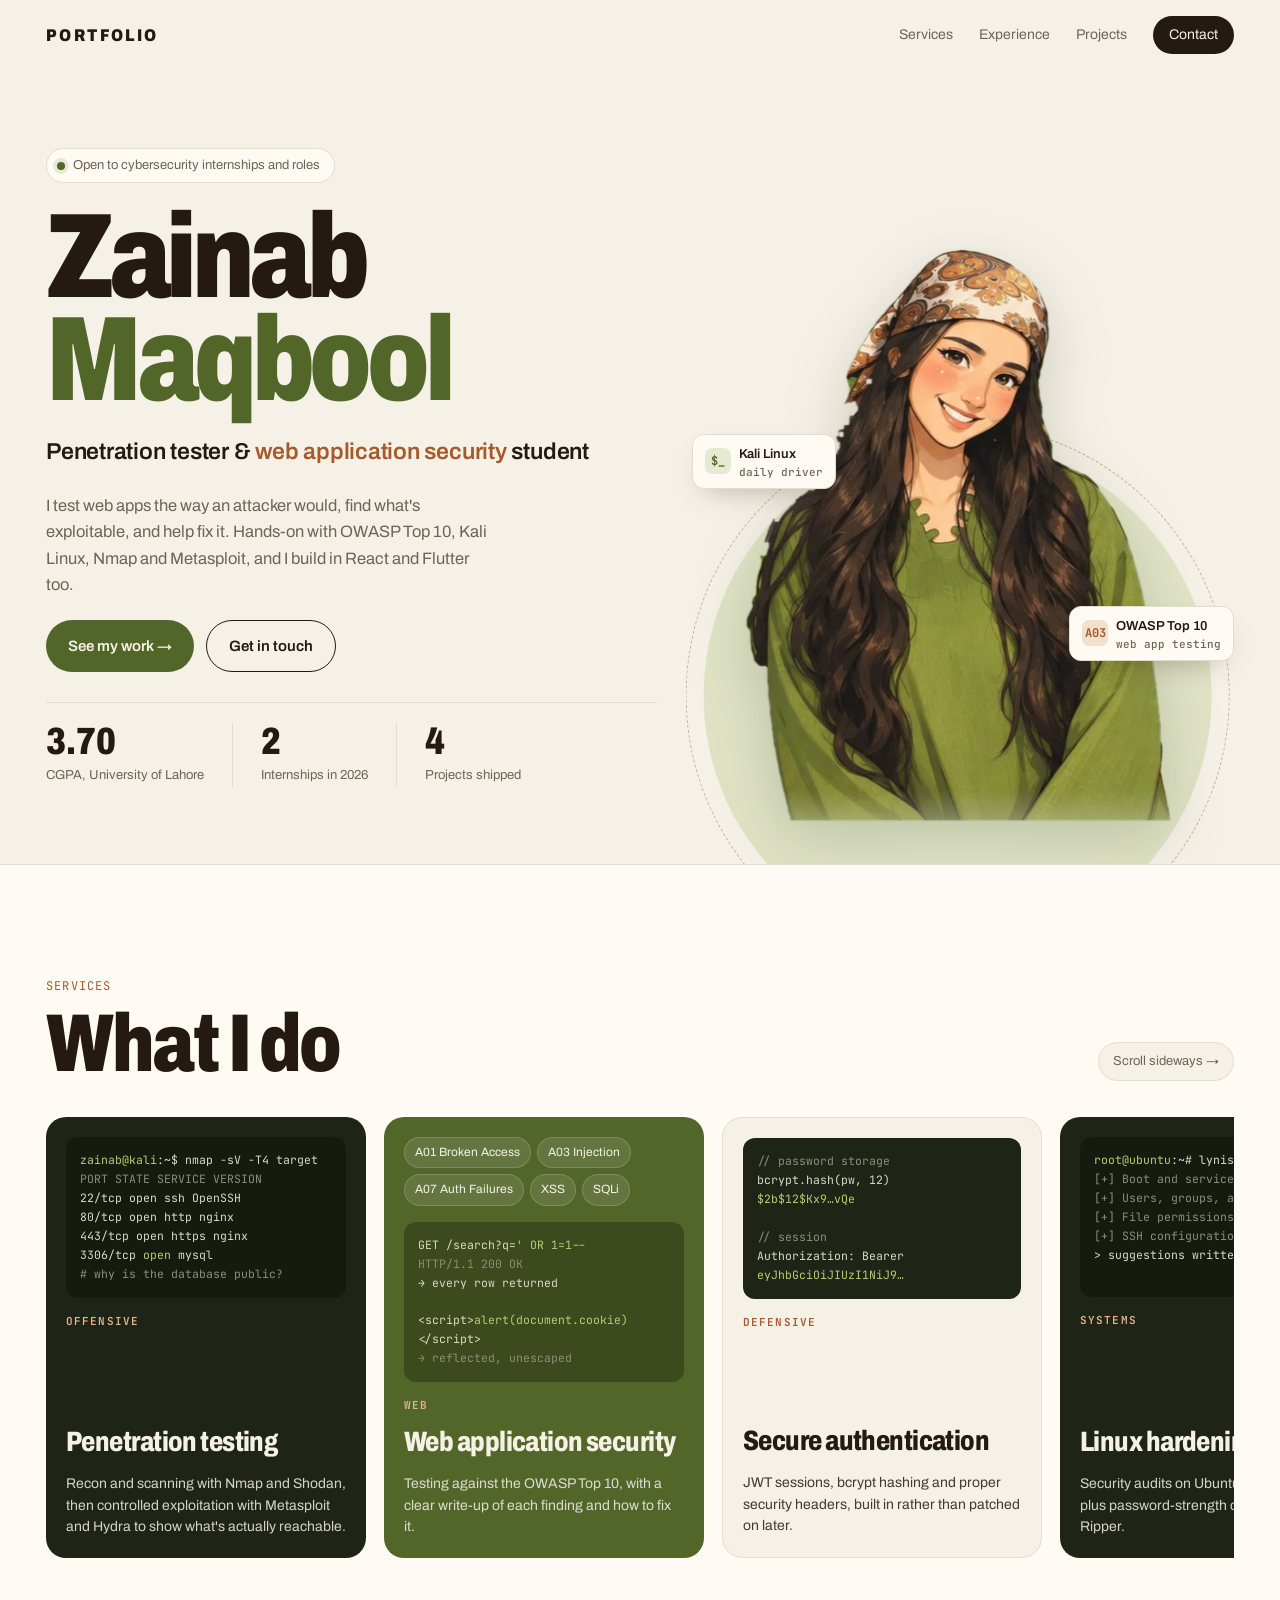
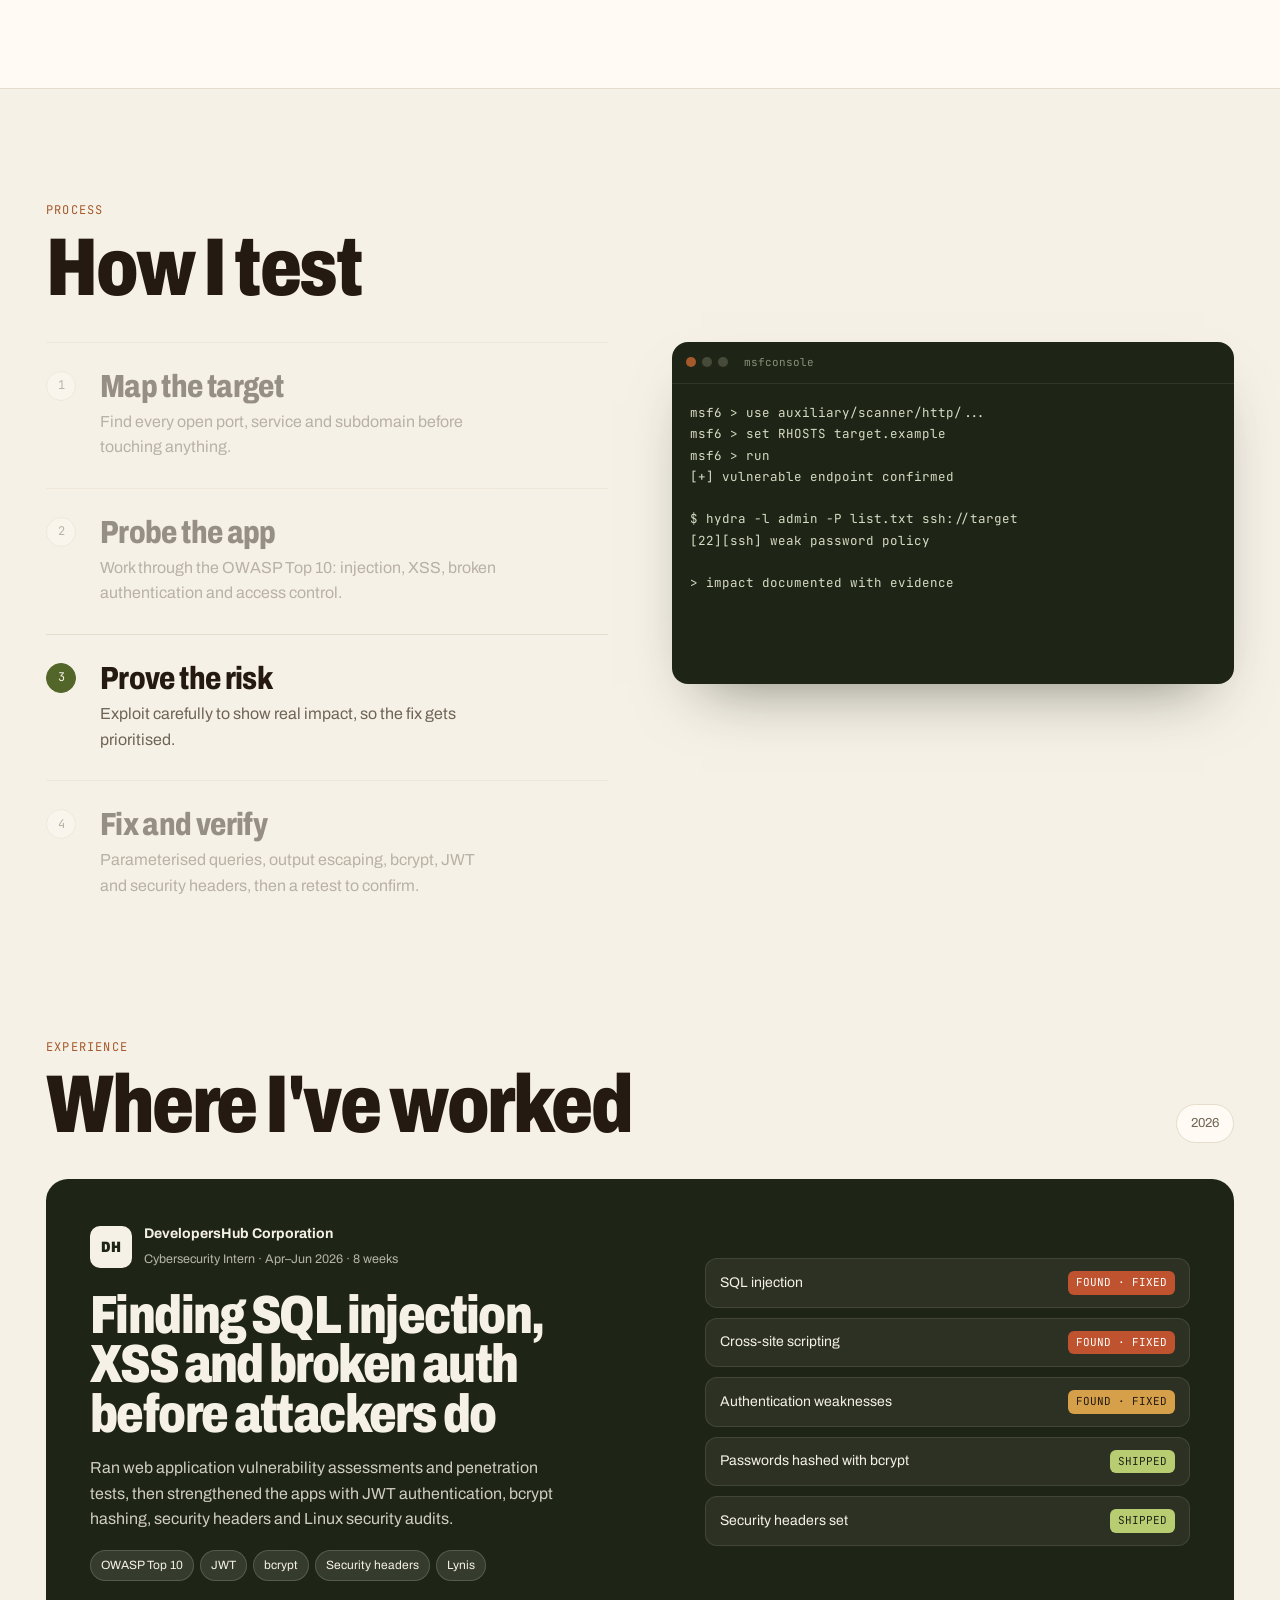
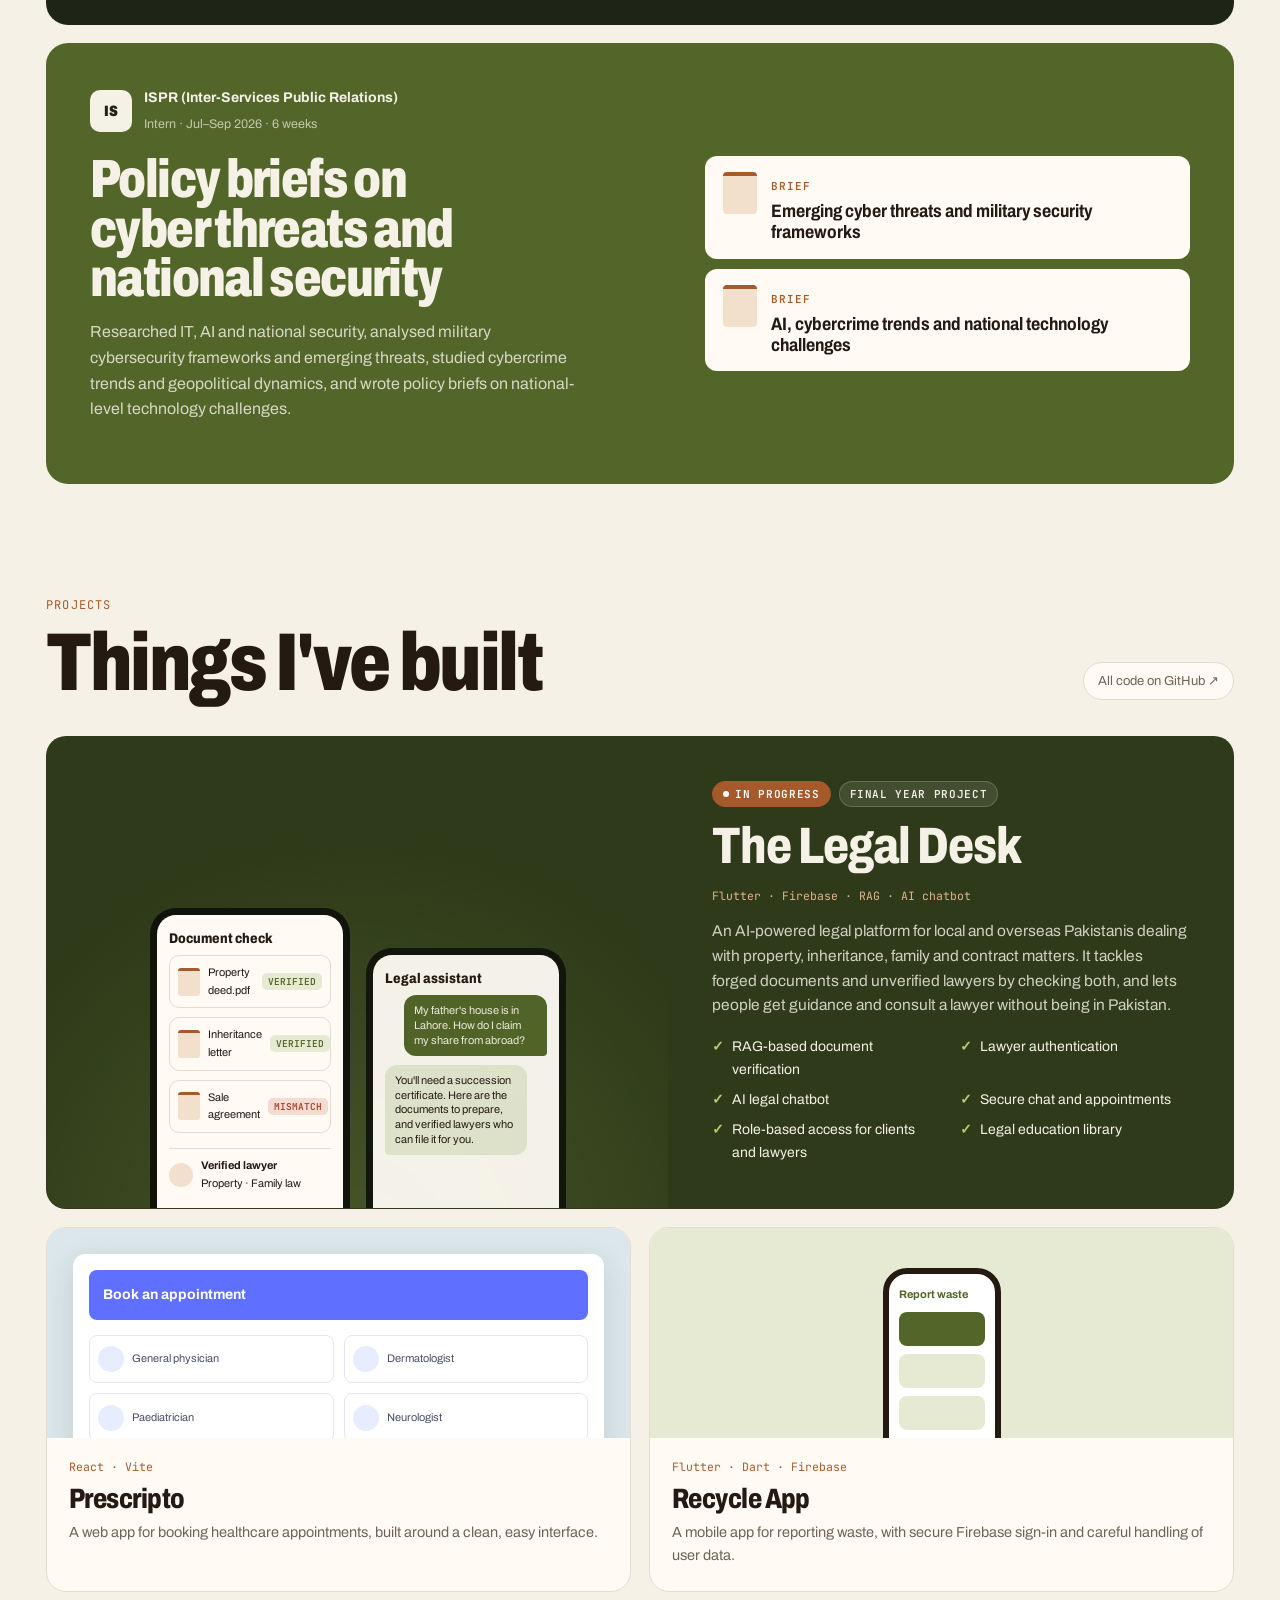
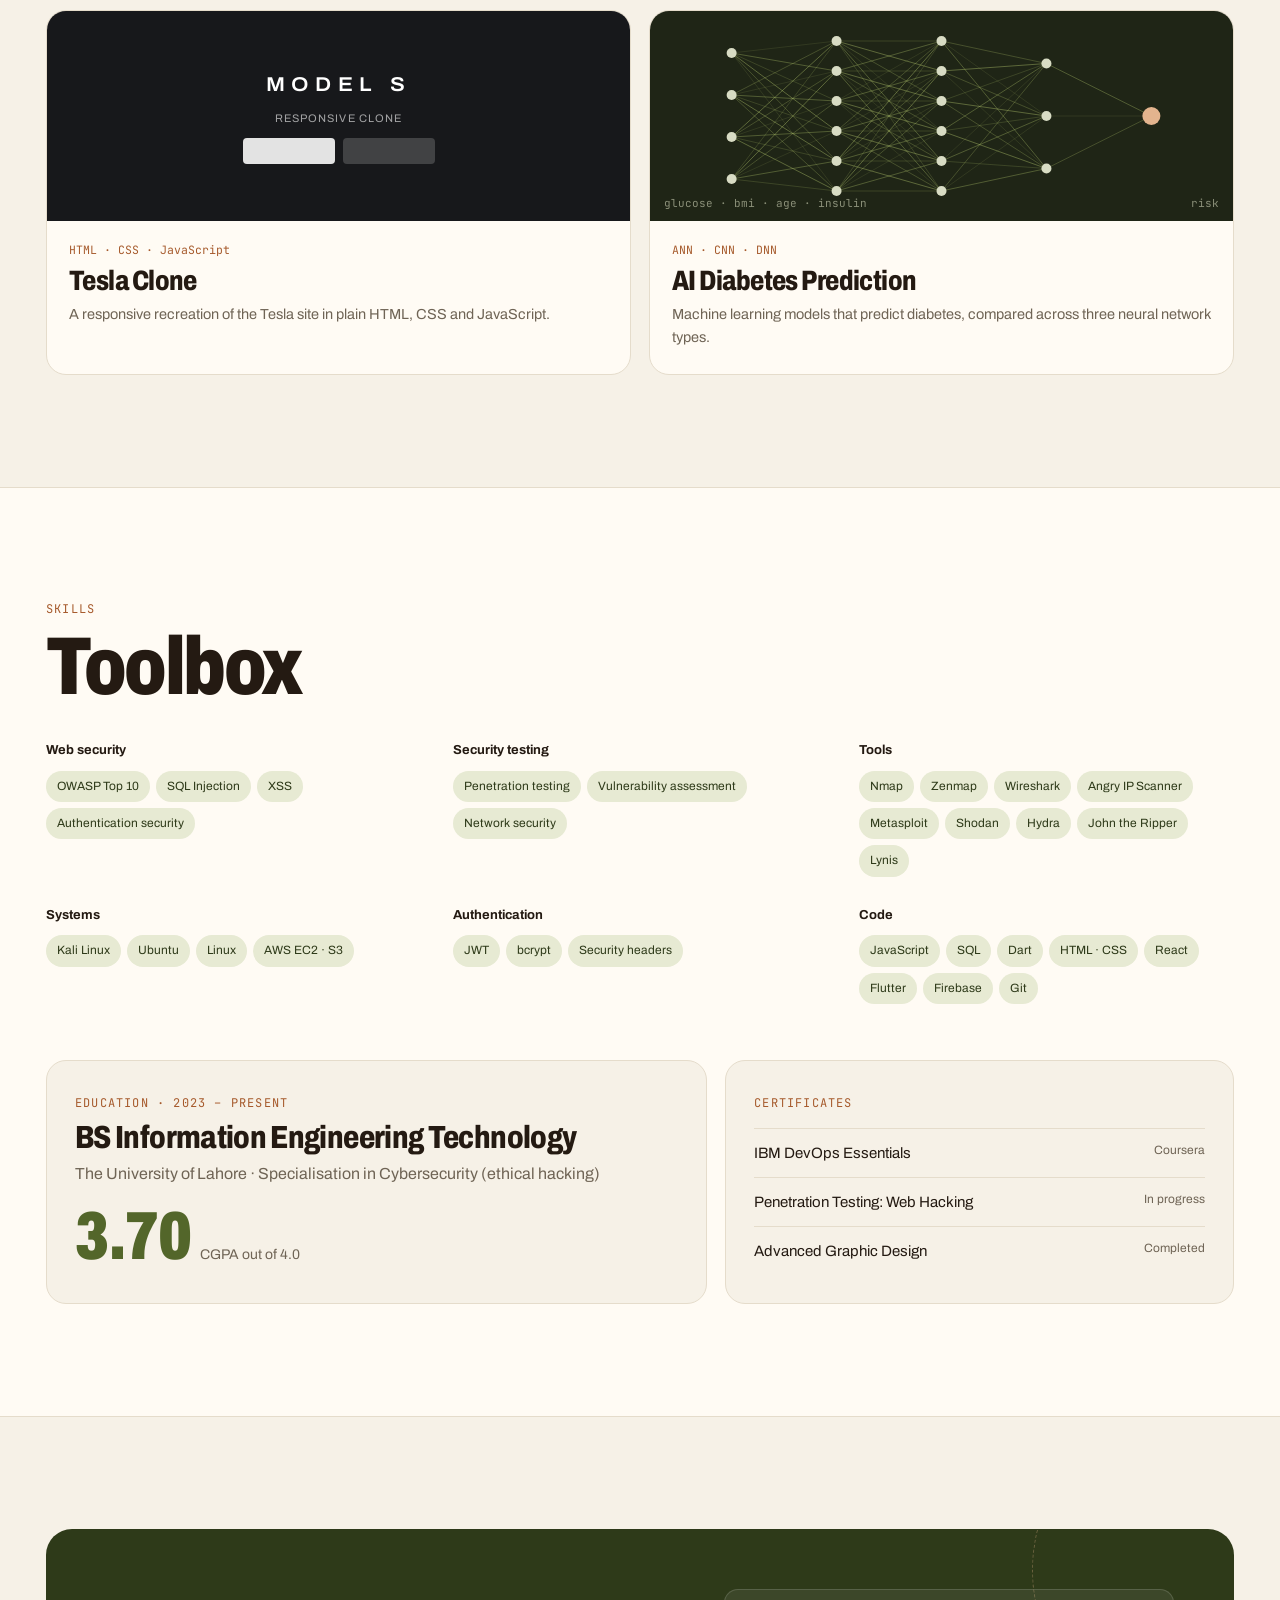
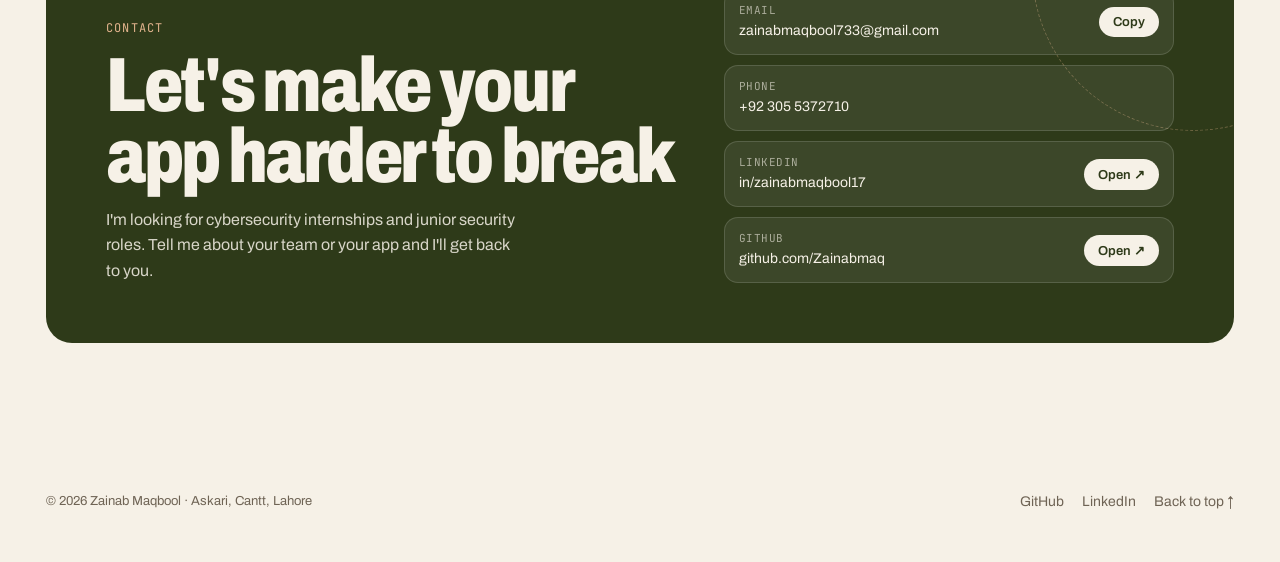
==== commit cf070a5d: "updated file" ====
--- a/index.html
+++ b/index.html
@@ -1,620 +1,604 @@
-<!DOCTYPE html>
+<!doctype html>
 <html lang="en">
 <head>
-    <meta charset="UTF-8">
-    <meta name="viewport" content="width=device-width, initial-scale=1.0">
-  <title>Zainab Maqbool | Cybersecurity Specialist & Flutter Developer</title>
-    <meta name="title" content="Zainab Maqbool | Cybersecurity Specialist & Flutter Developer">
-    <meta name="description" content="Professional portfolio of Zainab Maqbool - Cybersecurity expert, Flutter developer, and AI enthusiast. Experienced in penetration testing, mobile app development, and machine learning.">
-    <meta name="keywords" content="Zainab Maqbool, Cybersecurity, Flutter Developer, Penetration Testing, Mobile App Development, AI, Pakistan, Lahore, OWASP, Firebase, Reacte-Rative">
-    <meta name="author" content="Zainab Maqbool">
-    <meta name="robots" content="index, follow">
-    <meta http-equiv="Content-Type" content="text/html; charset=utf-8">
-    <meta name="language" content="English">
-
-    <meta property="og:type" content="website">
-    <meta property="og:url" content="https://zainabmaq.github.io/">
-    <meta property="og:title" content="Zainab Maqbool | Cybersecurity Specialist & Flutter Developer">
-    <meta property="og:description" content="Professional portfolio showcasing cybersecurity projects, mobile applications, and AI solutions.">
-    <meta property="og:image" content="https://zainabmaq.github.io/images/og-image.jpg">
-
-    <meta property="twitter:card" content="summary_large_image">
-    <meta property="twitter:url" content="https://zainabmaq.github.io/">
-    <meta property="twitter:title" content="Zainab Maqbool | Cybersecurity Specialist & Flutter Developer">
-    <meta property="twitter:description" content="Professional portfolio showcasing cybersecurity projects, mobile applications, and AI solutions.">
-    <meta property="twitter:image" content="https://zainabmaqbool.github.io/images/twitter-image.jpg">
-
-    <link rel="canonical" href="https://zainabmaq.github.io/">
-
-    <link rel="icon" type="image/png" sizes="32x32" href="images/favicon-32x32.png">
-    <link rel="icon" type="image/png" sizes="16x16" href="images/favicon-16x16.png">
-    <link rel="apple-touch-icon" sizes="180x180" href="images/apple-touch-icon.png">
-
-    <meta name="theme-color" content="#0a192f">
-    <meta name="msapplication-TileColor" content="#0a192f">
-
-    <link rel="preconnect" href="https://fonts.googleapis.com">
-    <link rel="preconnect" href="https://fonts.gstatic.com" crossorigin>
-    <link rel="preconnect" href="cdnjs.cloudflare.com">
-
-    <link rel="stylesheet" href="css/style.css">
-    <link rel="stylesheet" href="css/responsive.css">
-    <link rel="stylesheet" href="css/animations.css">
-
-    <link rel="stylesheet" href="https://cdnjs.cloudflare.com/ajax/libs/font-awesome/6.4.0/css/all.min.css">
-
-    <link href="https://fonts.googleapis.com/css2?family=Poppins:wght@300;400;500;600;700&display=swap" rel="stylesheet">
-
-    <link rel="preload" as="image" href="images/profile.png">
+<meta charset="utf-8">
+<meta name="viewport" content="width=device-width, initial-scale=1, viewport-fit=cover">
+<title>Zainab Maqbool</title>
+<meta name="claude:viewport-fit-sides" content="cover">
+<link rel="preconnect" href="https://fonts.googleapis.com">
+<link rel="preconnect" href="https://fonts.gstatic.com" crossorigin>
+<link rel="stylesheet" href="https://fonts.googleapis.com/css2?family=Archivo:wdth,wght@62..125,300..900&family=JetBrains+Mono:wght@400;600&display=swap">
+<style>
+body{margin:0}img{max-width:100%}[hidden]{display:none!important}
+/* Layout: split hero (name + intro left, movable illustration right), then services rail, test process with live terminal, case studies, projects, toolbox, contact. Palette pulled from the illustration: kurta olive, scarf copper, umbrella cream, hair brown. */
+:root{
+  --bg:#f6f1e7;
+  --paper:#fffbf4;
+  --ink:#241a12;
+  --muted:#6f6455;
+  --line:#e5dccb;
+  --olive:#53662a;
+  --olive-deep:#2e3a19;
+  --olive-soft:#e7ead3;
+  --copper:#a65a2c;
+  --copper-soft:#f2e0cc;
+  --deep:#1f2516;
+  --term-fg:#d8dcc4;
+  --term-green:#b8cd72;
+  --term-dim:#8a8f78;
+  --on-dark:#f6f1e7;
+  --display:"Archivo","Arial Narrow","Helvetica Neue",Arial,sans-serif;
+  --body:"Archivo","Helvetica Neue",Arial,sans-serif;
+  --mono:"JetBrains Mono",ui-monospace,SFMono-Regular,Menlo,monospace;
+  color-scheme:light;
+}
+*{box-sizing:border-box}
+html{scroll-behavior:smooth}
+body{background:var(--bg);color:var(--ink);font-family:var(--body);font-size:16px;line-height:1.6;overflow-x:hidden;-webkit-font-smoothing:antialiased}
+a{color:inherit}
+:focus-visible{outline:2px solid var(--copper);outline-offset:3px;border-radius:4px}
+.wrap{max-width:1220px;margin:0 auto;padding-left:max(16px,env(safe-area-inset-left,0px));padding-right:max(16px,env(safe-area-inset-right,0px))}
+.display{font-family:var(--display);font-weight:850;font-stretch:78%;letter-spacing:-.03em;line-height:.92;text-wrap:balance}
+.eyebrow{font-family:var(--mono);font-size:12px;letter-spacing:.1em;text-transform:uppercase;color:var(--copper)}
+
+/* nav */
+nav{position:sticky;top:env(safe-area-inset-top,0px);z-index:20;background:color-mix(in srgb,var(--bg) 90%,transparent);backdrop-filter:blur(10px);border-bottom:1px solid transparent}
+nav .wrap{display:flex;justify-content:space-between;align-items:center;padding-block:16px}
+.brand{font-family:var(--display);font-weight:850;font-stretch:85%;font-size:17px;text-decoration:none;letter-spacing:.14em}
+.brand i{width:30px;height:30px;border-radius:50%;background:var(--olive);color:var(--on-dark);display:grid;place-items:center;font:normal 800 13px var(--display);font-stretch:85%}
+.links{display:flex;gap:26px;font-size:14px;align-items:center}
+.links a{text-decoration:none;color:var(--muted)}
+.links a:hover{color:var(--ink)}
+.links a.cta-s{color:var(--on-dark);background:var(--ink);padding:8px 16px;border-radius:999px}
+
+/* hero */
+.hero{position:relative;overflow:hidden}
+.hero .wrap{display:grid;grid-template-columns:minmax(0,1.05fr) minmax(0,.95fr);gap:24px;align-items:end}
+.copy{padding-block:clamp(40px,6vw,88px);display:flex;flex-direction:column;gap:22px;min-width:0}
+.status{align-self:flex-start;display:inline-flex;align-items:center;gap:8px;background:var(--paper);border:1px solid var(--line);border-radius:999px;padding:6px 14px 6px 10px;font-size:13px;color:var(--muted)}
+.status b{width:8px;height:8px;border-radius:50%;background:var(--olive);box-shadow:0 0 0 4px var(--olive-soft)}
+.hero h1{margin:0;font-size:clamp(64px,9.4vw,138px);line-height:.86;letter-spacing:-.045em;animation:rise .9s cubic-bezier(.2,.7,.2,1) both}
+.hero h1 span{display:block;color:var(--olive)}
+.role{margin:0;font-size:clamp(19px,1.8vw,23px);font-weight:600;letter-spacing:-.01em}
+.role em{font-style:normal;color:var(--copper)}
+.lede{margin:0;color:var(--muted);max-width:50ch;font-size:16.5px}
+.actions{display:flex;gap:12px;flex-wrap:wrap}
+.b1,.b2{display:inline-flex;align-items:center;gap:8px;text-decoration:none;font-weight:600;font-size:15px;border-radius:999px;padding:13px 22px;transition:transform .2s,background .2s}
+.b1{background:var(--olive);color:var(--on-dark)}
+.b1:hover{background:var(--olive-deep);transform:translateY(-2px)}
+.b2{border:1px solid var(--ink);color:var(--ink)}
+.b2:hover{background:var(--ink);color:var(--on-dark)}
+.stats{display:flex;gap:0;margin-top:8px;border-top:1px solid var(--line);padding-top:20px}
+.stats div{padding-right:28px;margin-right:28px;border-right:1px solid var(--line)}
+.stats div:last-child{border:0;margin:0;padding:0}
+.stats b{display:block;font-family:var(--display);font-weight:850;font-stretch:78%;font-size:38px;line-height:1;font-variant-numeric:tabular-nums}
+.stats span{font-size:13px;color:var(--muted)}
+
+.stage{position:relative;height:clamp(440px,48vw,660px);min-width:0}
+.sun{position:absolute;left:50%;bottom:-14%;width:92%;aspect-ratio:1;border-radius:50%;transform:translateX(-50%);background:radial-gradient(circle at 50% 40%,var(--olive-soft),#dfe3c4 70%)}
+.sun::after{content:"";position:absolute;inset:-18px;border-radius:50%;border:1.5px dashed color-mix(in srgb,var(--copper) 45%,transparent)}
+.portrait{position:absolute;left:50%;bottom:0;height:100%;aspect-ratio:935/1353;transform:translateX(-50%);z-index:2;perspective:900px;animation:up 1.1s .15s cubic-bezier(.2,.7,.2,1) both}
+.mover{height:100%;cursor:grab;touch-action:pan-y;user-select:none;-webkit-user-select:none;will-change:transform;transform-style:preserve-3d}
+.mover.drag{cursor:grabbing}
+.mover.back{transition:transform .9s cubic-bezier(.3,1.6,.4,1)}
+.bob{height:100%;animation:float 5.5s ease-in-out infinite;transform-origin:50% 100%}
+.bob.jump{animation:jump .7s cubic-bezier(.3,1.5,.5,1)}
+.portrait img{width:100%;height:100%;max-width:none;display:block;pointer-events:none;-webkit-user-drag:none;filter:drop-shadow(0 20px 30px rgba(46,58,25,.22))}
+.tagc{position:absolute;z-index:3;display:flex;align-items:center;gap:8px;background:var(--paper);border:1px solid var(--line);border-radius:12px;padding:9px 12px;font-size:13px;font-weight:600;box-shadow:0 12px 30px -14px rgba(36,26,18,.35);will-change:transform;transition:transform .5s cubic-bezier(.2,.7,.2,1)}
+.tagc small{display:block;font:500 11px var(--mono);color:var(--muted)}
+.tagc i{width:26px;height:26px;border-radius:7px;display:grid;place-items:center;font:normal 700 12px var(--mono)}
+.t1{left:2%;top:30%}.t1 i{background:var(--olive-soft);color:var(--olive)}
+.t2{right:0;top:58%}.t2 i{background:var(--copper-soft);color:var(--copper)}
+@keyframes rise{from{transform:translateY(24px);opacity:0}}
+@keyframes up{from{transform:translate(-50%,40px);opacity:0}}
+@keyframes float{0%,100%{transform:translateY(0) rotate(-.5deg)}50%{transform:translateY(-10px) rotate(.6deg)}}
+@keyframes jump{30%{transform:translateY(-30px) scale(1.02) rotate(-2deg)}60%{transform:translateY(3px)}100%{transform:none}}
+
+/* sections */
+section{padding-block:clamp(64px,9vw,112px)}
+.band{background:var(--paper);border-block:1px solid var(--line)}
+.head{display:flex;justify-content:space-between;align-items:end;gap:16px;flex-wrap:wrap;margin-bottom:36px}
+.head > div{display:flex;flex-direction:column;gap:10px}
+.head h2{margin:0;font-size:clamp(44px,6.4vw,84px)}
+.pill{display:inline-flex;align-items:center;gap:8px;border:1px solid var(--line);background:var(--paper);border-radius:999px;padding:8px 14px;font-size:13px;color:var(--muted);text-decoration:none}
+.band .pill{background:var(--bg)}
+
+/* services rail */
+.rail{display:flex;gap:18px;overflow-x:auto;scroll-snap-type:x mandatory;padding-bottom:18px;scrollbar-width:thin;scrollbar-color:var(--olive) transparent}
+.card{flex:0 0 clamp(260px,28vw,320px);scroll-snap-align:start;border-radius:20px;padding:20px;display:flex;flex-direction:column;gap:16px;min-height:420px}
+.card.deep{background:var(--deep);color:var(--on-dark)}
+.card.olive{background:var(--olive);color:var(--on-dark)}
+.card.light{background:var(--bg);border:1px solid var(--line)}
+.card h3{margin:auto 0 0;font-family:var(--display);font-weight:800;font-stretch:80%;font-size:28px;line-height:1.02;letter-spacing:-.02em}
+.card p{margin:0;font-size:14px;line-height:1.55;opacity:.85}
+.screen{border-radius:12px;background:rgba(0,0,0,.28);padding:14px;font-family:var(--mono);font-size:11.5px;line-height:1.65;color:var(--term-fg);overflow:hidden;min-height:160px}
+.card.light .screen{background:var(--deep)}
+.screen .g{color:var(--term-green)}.screen .d{color:var(--term-dim)}
+.chips{display:flex;flex-wrap:wrap;gap:6px}
+.chip{font-size:12px;border-radius:999px;padding:5px 10px;background:rgba(255,255,255,.1);border:1px solid rgba(255,255,255,.16)}
+.card.light .chip,.skills .chip{background:var(--olive-soft);border-color:transparent;color:var(--olive-deep)}
+.kicker{font:600 11px var(--mono);letter-spacing:.1em;text-transform:uppercase;color:var(--copper)}
+.card.deep .kicker,.card.olive .kicker{color:#e3b48e}
+
+/* process */
+.process{display:grid;grid-template-columns:1fr 1fr;gap:clamp(24px,5vw,72px);align-items:start}
+.step{padding:28px 0;border-top:1px solid var(--line);display:grid;grid-template-columns:40px 1fr;gap:14px;transition:opacity .3s}
+.step .n{width:30px;height:30px;border-radius:50%;border:1px solid var(--line);display:grid;place-items:center;font-family:var(--mono);font-size:12px;color:var(--muted);background:var(--paper)}
+.step h3{margin:0 0 6px;font-family:var(--display);font-weight:800;font-stretch:80%;font-size:clamp(24px,2.7vw,32px);line-height:1;letter-spacing:-.02em}
+.step p{margin:0;color:var(--muted);max-width:44ch}
+.step.on .n{background:var(--olive);border-color:var(--olive);color:var(--on-dark)}
+.step .inline{display:none}
+.steps.js .step:not(.on){opacity:.45}
+.termwrap{position:sticky;top:calc(env(safe-area-inset-top,0px) + 90px)}
+.term{background:var(--deep);border-radius:16px;overflow:hidden;box-shadow:0 30px 60px -30px rgba(31,37,22,.55)}
+.term .bar{display:flex;gap:6px;padding:12px 14px;border-bottom:1px solid rgba(255,255,255,.08);align-items:center}
+.term .bar i{width:10px;height:10px;border-radius:50%;background:#454b38}
+.term .bar i:first-child{background:var(--copper)}
+.term .bar em{margin-left:10px;font-style:normal;font-family:var(--mono);font-size:11px;color:var(--term-dim)}
+.term pre{margin:0;padding:18px;font-family:var(--mono);font-size:12.5px;line-height:1.7;color:var(--term-fg);min-height:300px;white-space:pre-wrap;word-break:break-word}
+
+/* experience */
+.work{display:grid;gap:18px}
+.case{background:var(--deep);color:var(--on-dark);border-radius:22px;padding:clamp(22px,4vw,44px);display:grid;grid-template-columns:1.2fr 1fr;gap:32px;align-items:center}
+.case.olive{background:var(--olive)}
+.who{display:flex;align-items:center;gap:12px;margin-bottom:20px}
+.who .logo{width:42px;height:42px;border-radius:10px;background:var(--on-dark);color:var(--deep);display:grid;place-items:center;font-family:var(--display);font-weight:900;font-size:15px;font-stretch:80%}
+.who b{display:block;font-size:14px}.who small{font-size:12.5px;opacity:.7}
+.case h3{margin:0 0 16px;font-size:clamp(32px,4.2vw,56px)}
+.case p{margin:0 0 18px;opacity:.82;max-width:54ch}
+.side{display:grid;gap:10px}
+.finding{display:flex;justify-content:space-between;gap:12px;align-items:center;background:rgba(255,255,255,.06);border:1px solid rgba(255,255,255,.1);border-radius:12px;padding:12px 14px;font-size:14px}
+.sev{font-family:var(--mono);font-size:11px;padding:3px 8px;border-radius:6px;white-space:nowrap}
+.sev.hi{background:#c0532f;color:#fff}.sev.md{background:#d6a04a;color:#22190f}.sev.ok{background:var(--term-green);color:var(--deep)}
+.brief{background:var(--paper);color:var(--ink);border-radius:12px;padding:16px 18px;display:flex;gap:14px;align-items:flex-start}
+.brief i{flex:none;width:34px;height:42px;border-radius:4px;background:var(--copper-soft);border-top:4px solid var(--copper)}
+.brief b{display:block;font-family:var(--display);font-stretch:85%;font-size:18px;line-height:1.15;margin-top:4px}
+
+/* projects */
+.projects{display:grid;grid-template-columns:repeat(2,minmax(0,1fr));gap:18px}
+.proj{background:var(--paper);border:1px solid var(--line);border-radius:20px;overflow:hidden;display:flex;flex-direction:column;text-decoration:none;transition:transform .25s,box-shadow .25s}
+.proj:hover{transform:translateY(-4px);box-shadow:0 24px 40px -28px rgba(36,26,18,.4)}
+.proj .art{height:210px;position:relative;overflow:hidden}
+.proj .txt{padding:20px 22px 24px;display:flex;flex-direction:column;gap:8px}
+.proj .stack{font-family:var(--mono);font-size:11.5px;color:var(--copper)}
+.proj h3{margin:0;font-family:var(--display);font-weight:800;font-stretch:80%;font-size:28px;line-height:1;letter-spacing:-.02em}
+.proj p{margin:0;color:var(--muted);font-size:14.5px}
+.a1{background:#dbe7ea}
+.a1 .win{position:absolute;inset:26px 26px -20px;background:#fff;border-radius:12px;box-shadow:0 10px 30px rgba(40,60,80,.15);padding:16px;display:grid;grid-template-columns:1fr 1fr;gap:10px}
+.a1 .hd{grid-column:1/-1;height:50px;border-radius:8px;background:#5f6fff;display:flex;align-items:center;padding:0 14px;color:#fff;font-weight:700;font-size:14px}
+.a1 .doc{border:1px solid #e3e7f2;border-radius:8px;padding:8px;display:flex;gap:8px;align-items:center;font-size:11px;color:#4a5068}
+.a1 .doc i{width:26px;height:26px;border-radius:50%;background:#e8ecff;flex:none}
+.a2{background:var(--olive-soft);display:grid;place-items:center}
+.a2 .ph{width:118px;height:236px;margin-top:40px;border-radius:24px;background:#fff;border:6px solid var(--ink);padding:12px 10px;display:flex;flex-direction:column;gap:8px}
+.a2 .ph b{font-size:11px;color:var(--olive)}
+.a2 .ph span{height:34px;border-radius:8px;background:var(--olive-soft)}
+.a2 .ph span:nth-child(2){background:var(--olive)}
+.a3{background:#17181b;color:#fff;display:flex;flex-direction:column;align-items:center;justify-content:center;gap:10px;text-align:center}
+.a3 b{font-family:var(--display);font-stretch:110%;letter-spacing:.32em;font-size:20px;font-weight:600}
+.a3 small{font-size:11px;opacity:.6;letter-spacing:.1em}
+.a3 .btns{display:flex;gap:8px}.a3 .btns i{width:92px;height:26px;border-radius:4px;background:rgba(255,255,255,.88)}.a3 .btns i+i{background:rgba(255,255,255,.18)}
+.a4{background:var(--deep)}
+
+.feat{grid-column:1/-1;display:grid;grid-template-columns:1.1fr 1fr;background:var(--olive-deep);color:var(--on-dark);border-color:transparent}
+.feat .art{height:auto;min-height:340px;background:radial-gradient(circle at 50% 110%,#46572a,transparent 70%)}
+.feat .txt{padding:clamp(24px,4vw,44px);justify-content:center;gap:14px}
+.feat h3{font-size:clamp(34px,4vw,52px)}
+.feat p{color:rgba(246,241,231,.82);font-size:15.5px}
+.feat .stack{color:#e3b48e}
+.badges{display:flex;gap:8px;flex-wrap:wrap}
+.badges span{font:600 11px var(--mono);letter-spacing:.06em;text-transform:uppercase;padding:5px 10px;border-radius:999px;background:rgba(255,255,255,.1);border:1px solid rgba(255,255,255,.18)}
+.badges .live{background:var(--copper);border-color:var(--copper);color:#fff;display:inline-flex;align-items:center;gap:6px}
+.badges .live::before{content:"";width:6px;height:6px;border-radius:50%;background:#fff;animation:pulse 1.6s ease-in-out infinite}
+@keyframes pulse{50%{opacity:.3}}
+.feats{list-style:none;margin:4px 0 0;padding:0;display:grid;grid-template-columns:1fr 1fr;gap:8px 18px;font-size:14px}
+.feats li{display:flex;gap:8px;align-items:baseline}
+.feats li::before{content:"✓";color:var(--term-green);font-weight:700}
+.ld{position:absolute;inset:0;display:flex;justify-content:center;align-items:flex-end;gap:16px;padding-top:30px}
+.ldp{width:200px;height:300px;background:var(--paper);color:var(--ink);border-radius:26px 26px 0 0;border:7px solid #11140b;border-bottom:0;padding:16px 12px;display:flex;flex-direction:column;gap:9px;font-size:11px}
+.ldp.b{height:260px;transform:translateY(0);opacity:.95}
+.ldp h5{margin:0;font:800 14px var(--display);font-stretch:85%}
+.ldp .doc{display:flex;gap:8px;align-items:center;border:1px solid var(--line);border-radius:10px;padding:8px}
+.ldp .doc i{width:22px;height:28px;border-radius:3px;background:var(--copper-soft);border-top:3px solid var(--copper);flex:none}
+.ldp .ok{margin-left:auto;font:600 9.5px var(--mono);color:var(--olive);background:var(--olive-soft);padding:2px 6px;border-radius:5px}
+.ldp .warn{color:#a8432a;background:#f5dcd2}
+.ldp .bub{border-radius:12px;padding:8px 10px;max-width:88%;line-height:1.35}
+.ldp .bub.u{align-self:flex-end;background:var(--olive);color:var(--on-dark);border-bottom-right-radius:4px}
+.ldp .bub.a{background:var(--olive-soft);border-bottom-left-radius:4px}
+.ldp .law{display:flex;gap:8px;align-items:center;border-top:1px solid var(--line);padding-top:8px;margin-top:auto}
+.ldp .law i{width:24px;height:24px;border-radius:50%;background:var(--copper-soft);flex:none}
+@media (max-width:900px){.feat{grid-template-columns:1fr}.feat .art{min-height:300px}}
+@media (max-width:640px){.ldp.b{display:none}.feats{grid-template-columns:1fr}}
+
+/* toolbox + education */
+.skills{display:grid;grid-template-columns:repeat(3,minmax(0,1fr));gap:28px 32px}
+.skills h4{margin:0 0 10px;font-size:13px;font-weight:700}
+.edu{display:grid;grid-template-columns:1.3fr 1fr;gap:18px;margin-top:56px}
+.box{background:var(--bg);border:1px solid var(--line);border-radius:20px;padding:28px}
+.box h3{margin:8px 0 6px;font-family:var(--display);font-weight:800;font-stretch:80%;font-size:32px;line-height:1.02;letter-spacing:-.02em}
+.gpa{display:flex;align-items:baseline;gap:8px;margin-top:22px}
+.gpa b{font-family:var(--display);font-weight:900;font-stretch:72%;font-size:68px;line-height:.8;color:var(--olive)}
+.gpa span{color:var(--muted);font-size:14px}
+.certs{list-style:none;margin:14px 0 0;padding:0;display:grid}
+.certs li{display:flex;justify-content:space-between;gap:12px;padding:12px 0;border-top:1px solid var(--line);font-size:15px}
+.certs li small{color:var(--muted);font-size:12px;white-space:nowrap}
+
+/* contact */
+.cta{background:var(--olive-deep);color:var(--on-dark);border-radius:26px;padding:clamp(28px,5vw,60px);display:grid;grid-template-columns:1.3fr 1fr;gap:32px;align-items:end;position:relative;overflow:hidden}
+.cta::before{content:"";position:absolute;right:-120px;top:-120px;width:320px;height:320px;border-radius:50%;border:1.5px dashed rgba(230,180,140,.35)}
+.cta h2{margin:12px 0 14px;font-size:clamp(42px,6vw,84px)}
+.cta .eyebrow{color:#e3b48e}
+.cta p{margin:0;opacity:.85;max-width:46ch}
+.contact{display:grid;gap:10px;position:relative}
+.row{display:flex;justify-content:space-between;align-items:center;gap:12px;background:rgba(255,255,255,.07);border:1px solid rgba(255,255,255,.14);border-radius:14px;padding:12px 14px;min-width:0}
+.row span{font-size:14px;overflow-wrap:anywhere;min-width:0}
+.row small{display:block;font-size:11px;opacity:.6;font-family:var(--mono);letter-spacing:.05em;text-transform:uppercase}
+.btn{border:0;cursor:pointer;background:var(--on-dark);color:var(--olive-deep);font:600 13px var(--body);border-radius:999px;padding:8px 14px;text-decoration:none;white-space:nowrap}
+footer .wrap{display:flex;justify-content:space-between;gap:16px;flex-wrap:wrap;padding-block:36px 48px;color:var(--muted);font-size:13px}
+footer .links{gap:18px}
+
+.float{position:fixed;right:calc(18px + env(safe-area-inset-right,0px));bottom:calc(18px + env(safe-area-inset-bottom,0px));z-index:30;width:52px;height:52px;border-radius:50%;overflow:hidden;border:3px solid var(--paper);box-shadow:0 8px 24px rgba(36,26,18,.25);background:var(--olive-soft);opacity:0;transform:translateY(10px);transition:opacity .3s,transform .3s;pointer-events:none}
+.float.show{opacity:1;transform:none;pointer-events:auto}
+.float img{position:absolute;width:170px;height:auto;max-width:none;left:-64px;top:-22px}
+
+@media (max-width:900px){
+  .hero .wrap{grid-template-columns:1fr;gap:0}
+  .copy{padding-bottom:12px}
+  .stage{height:clamp(420px,110vw,560px)}
+  .process{grid-template-columns:1fr}
+  .termwrap{display:none}
+  .step .inline{display:block;margin-top:14px}
+  .step .inline pre{margin:0;background:var(--deep);color:var(--term-fg);border-radius:12px;padding:14px;font:11.5px/1.6 var(--mono);white-space:pre-wrap;word-break:break-word}
+  .steps.js .step:not(.on){opacity:1}
+  .case,.cta,.edu{grid-template-columns:1fr}
+  .skills{grid-template-columns:repeat(2,minmax(0,1fr))}
+}
+@media (max-width:640px){
+  .links a.hide{display:none}.links{gap:16px}
+  .stats div{padding-right:16px;margin-right:16px}
+  .stats b{font-size:30px}
+  .t1{left:0;top:26%}.t2{right:0;top:62%}
+  .projects,.skills{grid-template-columns:1fr}
+}
+@media (prefers-reduced-motion:reduce){*{animation:none!important;transition:none!important}html{scroll-behavior:auto}}
+</style>
 </head>
 <body>
 
-    <nav class="navbar" id="navbar">
-        <div class="nav-container">
-            <div class="logo">
-                <a href="#home" aria-label="Go to homepage">Portfolio</a>
+<nav>
+  <div class="wrap">
+    <a class="brand" href="#top">PORTFOLIO</a>
+    <div class="links">
+      <a class="hide" href="#what">Services</a>
+      <a href="#work">Experience</a>
+      <a class="hide" href="#projects">Projects</a>
+      <a class="cta-s" href="#contact">Contact</a>
+    </div>
+  </div>
+</nav>
+
+<header class="hero" id="top">
+  <div class="wrap">
+    <div class="copy">
+      <span class="status"><b></b>Open to cybersecurity internships and roles</span>
+      <h1 class="display">Zainab<span>Maqbool</span></h1>
+      <p class="role">Penetration tester &amp; <em>web application security</em> student</p>
+      <p class="lede">I test web apps the way an attacker would, find what's exploitable, and help fix it. Hands-on with OWASP Top 10, Kali Linux, Nmap and Metasploit, and I build in React and Flutter too.</p>
+      <div class="actions">
+        <a class="b1" href="#work">See my work →</a>
+        <a class="b2" href="#contact">Get in touch</a>
+      </div>
+      <div class="stats">
+        <div><b>3.70</b><span>CGPA, University of Lahore</span></div>
+        <div><b>2</b><span>Internships in 2026</span></div>
+        <div><b>4</b><span>Projects shipped</span></div>
+      </div>
+    </div>
+    <div class="stage" id="stage">
+      <div class="sun" aria-hidden="true"></div>
+      <div class="portrait"><div class="mover" id="mover" role="img" aria-label="Illustrated portrait of Zainab Maqbool in an olive green kurta and paisley headscarf. You can drag it."><div class="bob" id="bob"><img src="[data-uri]" alt="" draggable="false"></div></div></div>
+      <div class="tagc t1" data-d="18" aria-hidden="true"><i>$_</i><div>Kali Linux<small>daily driver</small></div></div>
+      <div class="tagc t2" data-d="-14" aria-hidden="true"><i>A03</i><div>OWASP Top 10<small>web app testing</small></div></div>
+    </div>
+  </div>
+</header>
+
+<section id="what" class="band">
+  <div class="wrap">
+    <div class="head">
+      <div><span class="eyebrow">Services</span><h2 class="display">What I do</h2></div>
+      <span class="pill">Scroll sideways →</span>
+    </div>
+    <div class="rail" tabindex="0" aria-label="Services">
+      <article class="card deep">
+        <div class="screen"><span class="g">zainab@kali</span>:~$ nmap -sV -T4 target<br><span class="d">PORT     STATE SERVICE  VERSION</span><br>22/tcp   open  ssh      OpenSSH<br>80/tcp   open  http     nginx<br>443/tcp  open  https    nginx<br>3306/tcp <span class="g">open</span>  mysql<br><span class="d"># why is the database public?</span></div>
+        <span class="kicker">Offensive</span>
+        <h3>Penetration testing</h3>
+        <p>Recon and scanning with Nmap and Shodan, then controlled exploitation with Metasploit and Hydra to show what's actually reachable.</p>
+      </article>
+      <article class="card olive">
+        <div class="chips"><span class="chip">A01 Broken Access</span><span class="chip">A03 Injection</span><span class="chip">A07 Auth Failures</span><span class="chip">XSS</span><span class="chip">SQLi</span></div>
+        <div class="screen">GET /search?q=<span class="g">' OR 1=1--</span><br><span class="d">HTTP/1.1 200 OK</span><br>→ every row returned<br><br>&lt;script&gt;<span class="g">alert(document.cookie)</span>&lt;/script&gt;<br><span class="d">→ reflected, unescaped</span></div>
+        <span class="kicker">Web</span>
+        <h3>Web application security</h3>
+        <p>Testing against the OWASP Top 10, with a clear write-up of each finding and how to fix it.</p>
+      </article>
+      <article class="card light">
+        <div class="screen"><span class="d">// password storage</span><br>bcrypt.hash(pw, 12)<br><span class="g">$2b$12$Kx9…vQe</span><br><br><span class="d">// session</span><br>Authorization: Bearer<br><span class="g">eyJhbGciOiJIUzI1NiJ9…</span></div>
+        <span class="kicker">Defensive</span>
+        <h3>Secure authentication</h3>
+        <p>JWT sessions, bcrypt hashing and proper security headers, built in rather than patched on later.</p>
+      </article>
+      <article class="card deep">
+        <div class="screen"><span class="g">root@ubuntu</span>:~# lynis audit system<br><span class="d">[+] Boot and services</span><br><span class="d">[+] Users, groups, auth</span><br><span class="d">[+] File permissions</span><br><span class="d">[+] SSH configuration</span><br>&gt; suggestions written to report</div>
+        <span class="kicker">Systems</span>
+        <h3>Linux hardening</h3>
+        <p>Security audits on Ubuntu and Kali with Lynis, plus password-strength checks with John the Ripper.</p>
+      </article>
+      <article class="card olive">
+        <div class="chips"><span class="chip">React</span><span class="chip">Vite</span><span class="chip">Flutter</span><span class="chip">Dart</span><span class="chip">Firebase</span><span class="chip">AWS EC2 · S3</span></div>
+        <div class="screen"><span class="g">$</span> npm create vite@latest<br><span class="g">$</span> flutter run<br><span class="g">$</span> firebase deploy<br><span class="d">✓ app live</span></div>
+        <span class="kicker">Development</span>
+        <h3>Building apps</h3>
+        <p>Web and mobile apps built with a tester's eye for what can break.</p>
+      </article>
+      <article class="card light">
+        <div class="screen"><span class="d">POLICY BRIEF</span><br>Emerging cyber threats<br>Military cybersecurity frameworks<br>AI &amp; national security<br>Cybercrime trends</div>
+        <span class="kicker">Research</span>
+        <h3>Security research</h3>
+        <p>Analysing threats and geopolitical security, and turning them into briefs decision-makers can act on.</p>
+      </article>
+    </div>
+  </div>
+</section>
+
+<section>
+  <div class="wrap">
+    <div class="head"><div><span class="eyebrow">Process</span><h2 class="display">How I test</h2></div></div>
+    <div class="process">
+      <div class="steps" id="steps">
+        <div class="step on" data-k="0"><span class="n">1</span><div><h3>Map the target</h3><p>Find every open port, service and subdomain before touching anything.</p><div class="inline"><pre></pre></div></div></div>
+        <div class="step" data-k="1"><span class="n">2</span><div><h3>Probe the app</h3><p>Work through the OWASP Top 10: injection, XSS, broken authentication and access control.</p><div class="inline"><pre></pre></div></div></div>
+        <div class="step" data-k="2"><span class="n">3</span><div><h3>Prove the risk</h3><p>Exploit carefully to show real impact, so the fix gets prioritised.</p><div class="inline"><pre></pre></div></div></div>
+        <div class="step" data-k="3"><span class="n">4</span><div><h3>Fix and verify</h3><p>Parameterised queries, output escaping, bcrypt, JWT and security headers, then a retest to confirm.</p><div class="inline"><pre></pre></div></div></div>
+      </div>
+      <div class="termwrap" aria-hidden="true">
+        <div class="term"><div class="bar"><i></i><i></i><i></i><em id="ttl">zsh, recon</em></div><pre id="tout"></pre></div>
+      </div>
+    </div>
+  </div>
+</section>
+
+<section id="work" style="padding-top:0">
+  <div class="wrap">
+    <div class="head"><div><span class="eyebrow">Experience</span><h2 class="display">Where I've worked</h2></div><span class="pill">2026</span></div>
+    <div class="work">
+      <article class="case">
+        <div>
+          <div class="who"><span class="logo">DH</span><div><b>DevelopersHub Corporation</b><small>Cybersecurity Intern · Apr–Jun 2026 · 8 weeks</small></div></div>
+          <h3 class="display">Finding SQL injection, XSS and broken auth before attackers do</h3>
+          <p>Ran web application vulnerability assessments and penetration tests, then strengthened the apps with JWT authentication, bcrypt hashing, security headers and Linux security audits.</p>
+          <div class="chips"><span class="chip">OWASP Top 10</span><span class="chip">JWT</span><span class="chip">bcrypt</span><span class="chip">Security headers</span><span class="chip">Lynis</span></div>
+        </div>
+        <div class="side">
+          <div class="finding">SQL injection <span class="sev hi">FOUND · FIXED</span></div>
+          <div class="finding">Cross-site scripting <span class="sev hi">FOUND · FIXED</span></div>
+          <div class="finding">Authentication weaknesses <span class="sev md">FOUND · FIXED</span></div>
+          <div class="finding">Passwords hashed with bcrypt <span class="sev ok">SHIPPED</span></div>
+          <div class="finding">Security headers set <span class="sev ok">SHIPPED</span></div>
+        </div>
+      </article>
+      <article class="case olive">
+        <div>
+          <div class="who"><span class="logo">IS</span><div><b>ISPR (Inter-Services Public Relations)</b><small>Intern · Jul–Sep 2026 · 6 weeks</small></div></div>
+          <h3 class="display">Policy briefs on cyber threats and national security</h3>
+          <p>Researched IT, AI and national security, analysed military cybersecurity frameworks and emerging threats, studied cybercrime trends and geopolitical dynamics, and wrote policy briefs on national-level technology challenges.</p>
+        </div>
+        <div class="side">
+          <div class="brief"><i></i><div><span class="kicker">Brief</span><b>Emerging cyber threats and military security frameworks</b></div></div>
+          <div class="brief"><i></i><div><span class="kicker">Brief</span><b>AI, cybercrime trends and national technology challenges</b></div></div>
+        </div>
+      </article>
+    </div>
+  </div>
+</section>
+
+<section id="projects" style="padding-top:0">
+  <div class="wrap">
+    <div class="head"><div><span class="eyebrow">Projects</span><h2 class="display">Things I've built</h2></div><a class="pill" href="https://github.com/Zainabmaq" target="_blank" rel="noopener">All code on GitHub ↗</a></div>
+    <div class="projects">
+      <article class="proj feat">
+        <div class="art" aria-hidden="true">
+          <div class="ld">
+            <div class="ldp">
+              <h5>Document check</h5>
+              <div class="doc"><i></i>Property deed.pdf<span class="ok">VERIFIED</span></div>
+              <div class="doc"><i></i>Inheritance letter<span class="ok">VERIFIED</span></div>
+              <div class="doc"><i></i>Sale agreement<span class="ok warn">MISMATCH</span></div>
+              <div class="law"><i></i><div><b>Verified lawyer</b><br>Property · Family law</div></div>
             </div>
-            <ul class="nav-menu" id="nav-menu">
-                <li><a href="#home" class="nav-link active">Home</a></li>
-                <li><a href="#about" class="nav-link">About</a></li>
-                <li><a href="#skills" class="nav-link">Skills</a></li>
-                <li><a href="#projects" class="nav-link">Projects</a></li>
-                <li><a href="#experience" class="nav-link">Experience</a></li>
-                <li><a href="#contact" class="nav-link">Contact</a></li>
-            </ul>
-            <div class="nav-icons">
-                <button id="theme-toggle" class="theme-btn" aria-label="Toggle dark mode">
-                    <i class="fas fa-moon"></i>
-                </button>
-                <div class="hamburger" id="hamburger" aria-label="Toggle menu">
-                    <span></span>
-                    <span></span>
-                    <span></span>
-                </div>
+            <div class="ldp b">
+              <h5>Legal assistant</h5>
+              <div class="bub u">My father's house is in Lahore. How do I claim my share from abroad?</div>
+              <div class="bub a">You'll need a succession certificate. Here are the documents to prepare, and verified lawyers who can file it for you.</div>
             </div>
+          </div>
         </div>
-    </nav>
-
-    <section class="hero" id="home">
-        <div class="hero-container">
-            <div class="hero-content">
-                <p class="hero-subtitle">Hello, I'm</p>
-                <h1 class="hero-title">Zainab Maqbool</h1>
-                <h2 class="hero-tagline">
-                    <span class="typing-text"></span>
-                </h2>
-                <p class="hero-description">
-                    Cybersecurity Specialist | Flutter Developer | AI Enthusiast<br>
-                    Creator of innovative tech solutions.<br>
-                    Passionate about creating secure, intelligent, and user-friendly applications.
-                </p>
-                <div class="hero-buttons">
-                    <a href="#projects" class="btn btn-primary">
-                        <i class="fas fa-code"></i> View My Work
-                    </a>
-                    <a href="documents/Zainab_Maqbool_Resume.pdf" download class="btn btn-secondary">
-                        <i class="fas fa-download"></i> Download CV
-                    </a>
-                </div>
-                <div class="social-links">
-                    <a href="https://www.linkedin.com/in/zainabmaqbool17/" target="_blank" rel="noopener noreferrer" class="social-icon" aria-label="LinkedIn Profile"><i class="fab fa-linkedin"></i></a>
-                    <a href="https://github.com/zainabmaq" target="_blank" rel="noopener noreferrer" class="social-icon" aria-label="GitHub Profile"><i class="fab fa-github"></i></a>
-                    <a href="mailto:zainabmaqbool733@gmail.com" class="social-icon" aria-label="Send Email"><i class="fas fa-envelope"></i></a>
-                    <a href="tel:+923055372710" class="social-icon" aria-label="Call Phone"><i class="fas fa-phone"></i></a>
-                </div>
-            </div>
-
-            <div class="hero-image">
-                <div class="image-container">
-                    <!-- FIXED: profile.jpg -> profile.png -->
-                    <img src="images/profile.png" alt="Zainab Maqbool - Cybersecurity Specialist and Flutter Developer" loading="eager" width="350" height="350">
-                    <div class="image-overlay"></div>
-                </div>
-            </div>
+        <div class="txt">
+          <div class="badges"><span class="live">In progress</span><span>Final year project</span></div>
+          <h3>The Legal Desk</h3>
+          <span class="stack">Flutter · Firebase · RAG · AI chatbot</span>
+          <p>An AI-powered legal platform for local and overseas Pakistanis dealing with property, inheritance, family and contract matters. It tackles forged documents and unverified lawyers by checking both, and lets people get guidance and consult a lawyer without being in Pakistan.</p>
+          <ul class="feats">
+            <li>RAG-based document verification</li>
+            <li>Lawyer authentication</li>
+            <li>AI legal chatbot</li>
+            <li>Secure chat and appointments</li>
+            <li>Role-based access for clients and lawyers</li>
+            <li>Legal education library</li>
+          </ul>
         </div>
-        <div class="scroll-down">
-            <a href="#about" aria-label="Scroll to about section"><i class="fas fa-chevron-down"></i></a>
-        </div>
-    </section>
-
-    <section class="about" id="about">
-        <div class="container">
-            <div class="section-title">
-                <h2>About Me</h2>
-                <div class="title-underline"></div>
-            </div>
-            <div class="about-content">
-                <div class="about-text">
-                    <h3>Technology Professional with Multidisciplinary Expertise</h3>
-                    <p>I am a technology professional specializing in <strong>Cybersecurity</strong>, <strong>Mobile Application Development</strong>, and <strong>Artificial Intelligence</strong>. Currently pursuing BS in Information Engineering Technology at the University of Lahore with a CGPA of 3.70/4.00.</p>
-                    <p>With hands-on experience in <strong>penetration testing</strong>, secure app development, and building AI-driven solutions, I'm passionate about creating innovative, secure, and intelligent technology solutions that make a real-world impact.</p>
-                    <div class="about-stats">
-                        <div class="stat-box"><h4 data-target="3.70">3.70</h4><p>CGPA</p></div>
-                        <div class="stat-box"><h4 data-target="5+">5+</h4><p>Projects</p></div>
-                        <div class="stat-box"><h4 data-target="2">2</h4><p>Internships</p></div>
-                        <div class="stat-box"><h4 data-target="3">3</h4><p>Certifications</p></div>
-                    </div>
-                    <div class="about-highlights">
-                        <div class="highlight-item">
-                            <i class="fas fa-shield-alt"></i>
-                            <div><h4>Cybersecurity Expert</h4><p>OWASP Top 10, Penetration Testing, Vulnerability Assessment, Network Security</p></div>
-                        </div>
-                        <div class="highlight-item">
-                            <i class="fas fa-mobile-alt"></i>
-                            <div><h4>Flutter Developer</h4><p>Built Recycle App with Firebase, authentication, and real-time features</p></div>
-                        </div>
-                        <div class="highlight-item">
-                            <i class="fas fa-brain"></i>
-                            <div><h4>AI Enthusiast</h4><p>Machine Learning models using ANN, CNN, DNN for healthcare applications</p></div>
-                        </div>
-                    </div>
-                </div>
-            </div>
-        </div>
-    </section>
-
-    <section class="skills" id="skills">
-        <div class="container">
-            <div class="section-title">
-                <h2>Technical Skills</h2>
-                <div class="title-underline"></div>
-                <p>Technologies and tools I work with</p>
-            </div>
-            <div class="skills-container">
-                <div class="skill-category">
-                    <div class="category-header"><i class="fas fa-shield-alt"></i><h3>Cybersecurity</h3></div>
-                    <div class="skill-items">
-                        <div class="skill-item"><span class="skill-name">OWASP Top 10</span><div class="skill-bar"><div class="skill-progress" style="width: 85%" data-width="85"></div></div><span class="skill-percent">85%</span></div>
-                        <div class="skill-item"><span class="skill-name">Penetration Testing</span><div class="skill-bar"><div class="skill-progress" style="width: 80%" data-width="80"></div></div><span class="skill-percent">80%</span></div>
-                        <div class="skill-item"><span class="skill-name">Vulnerability Assessment</span><div class="skill-bar"><div class="skill-progress" style="width: 82%" data-width="82"></div></div><span class="skill-percent">82%</span></div>
-                        <div class="skill-item"><span class="skill-name">Network Security</span><div class="skill-bar"><div class="skill-progress" style="width: 78%" data-width="78"></div></div><span class="skill-percent">78%</span></div>
-                        <div class="skill-item"><span class="skill-name">Linux Security</span><div class="skill-bar"><div class="skill-progress" style="width: 75%" data-width="75"></div></div><span class="skill-percent">75%</span></div>
-                    </div>
-                </div>
-                <div class="skill-category">
-                    <div class="category-header"><i class="fas fa-code"></i><h3>Development</h3></div>
-                    <div class="skill-items">
-                        <div class="skill-item"><span class="skill-name">Flutter / Dart</span><div class="skill-bar"><div class="skill-progress" style="width: 88%" data-width="88"></div></div><span class="skill-percent">88%</span></div>
-                        <div class="skill-item"><span class="skill-name">JavaScript</span><div class="skill-bar"><div class="skill-progress" style="width: 80%" data-width="80"></div></div><span class="skill-percent">80%</span></div>
-                        <div class="skill-item"><span class="skill-name">Firebase</span><div class="skill-bar"><div class="skill-progress" style="width: 85%" data-width="85"></div></div><span class="skill-percent">85%</span></div>
-                        <div class="skill-item"><span class="skill-name">HTML/CSS</span><div class="skill-bar"><div class="skill-progress" style="width: 90%" data-width="90"></div></div><span class="skill-percent">90%</span></div>
-                        <div class="skill-item"><span class="skill-name">SQL</span><div class="skill-bar"><div class="skill-progress" style="width: 78%" data-width="78"></div></div><span class="skill-percent">78%</span></div>
-                    </div>
-                </div>
-                <div class="skill-category">
-                    <div class="category-header"><i class="fas fa-tools"></i><h3>Tools & Platforms</h3></div>
-                    <div class="tools-grid">
-                        <div class="tool-item"><i class="fab fa-linux"></i><p>Kali Linux</p></div>
-                        <div class="tool-item"><i class="fas fa-network-wired"></i><p>Nmap</p></div>
-                        <div class="tool-item"><i class="fas fa-bug"></i><p>Metasploit</p></div>
-                        <div class="tool-item"><i class="fas fa-terminal"></i><p>Burp Suite</p></div>
-                        <div class="tool-item"><i class="fab fa-git-alt"></i><p>Git/GitHub</p></div>
-                        <div class="tool-item"><i class="fab fa-aws"></i><p>AWS</p></div>
-                        <div class="tool-item"><i class="fas fa-lock"></i><p>John the Ripper</p></div>
-                        <div class="tool-item"><i class="fas fa-search"></i><p>Shodan</p></div>
-                    </div>
-                </div>
-                <div class="skill-category">
-                    <div class="category-header"><i class="fas fa-brain"></i><h3>AI & Machine Learning</h3></div>
-                    <div class="skill-items">
-                        <div class="skill-item"><span class="skill-name">Neural Networks (ANN)</span><div class="skill-bar"><div class="skill-progress" style="width: 75%" data-width="75"></div></div><span class="skill-percent">75%</span></div>
-                        <div class="skill-item"><span class="skill-name">CNN / Deep Learning</span><div class="skill-bar"><div class="skill-progress" style="width: 72%" data-width="72"></div></div><span class="skill-percent">72%</span></div>
-                        <div class="skill-item"><span class="skill-name">Python (ML Libraries)</span><div class="skill-bar"><div class="skill-progress" style="width: 78%" data-width="78"></div></div><span class="skill-percent">78%</span></div>
-                    </div>
-                </div>
-            </div>
-        </div>
-    </section>
-
-    <section class="projects" id="projects">
-        <div class="container">
-            <div class="section-title">
-                <h2>Featured Projects</h2>
-                <div class="title-underline"></div>
-                <p>Some of my recent work</p>
-            </div>
-            <div class="projects-grid">
-                <div class="project-card">
-                    <div class="project-image">
-                        <img src="images/projects/react-native-1.png" alt="React-Native Interactive Learning Platform" loading="lazy">
-                        <div class="project-overlay">
-                            <a href="#react-native-details" class="overlay-btn"><i class="fas fa-eye"></i> View Details</a>
-                            <a href="https://github.com/zainabmaq/React-native-project" target="_blank" rel="noopener noreferrer" class="overlay-btn"><i class="fab fa-github"></i> GitHub</a>
-                        </div>
-                    </div>
-                    <div class="project-content">
-                        <div class="project-tags"><span class="tag">Flutter</span><span class="tag">Firebase</span><span class="tag">Real-time Database</span><span class="tag">Authentication</span></div>
-                        <h3>React-native - Interactive Learning Platform</h3>
-                        <p>A Flutter-based educational application designed for interactive learning experiences. Features real-time collaboration, secure user authentication, and dynamic content delivery with Firebase integration for seamless data synchronization.</p>
-                        <div class="project-features">
-                            <div class="feature"><i class="fas fa-check"></i> User Authentication & Profiles</div>
-                            <div class="feature"><i class="fas fa-check"></i> Real-time Data Sync</div>
-                            <div class="feature"><i class="fas fa-check"></i> Interactive UI/UX</div>
-                            <div class="feature"><i class="fas fa-check"></i> Cloud Storage Integration</div>
-                        </div>
-                        <div class="project-footer">
-                            <a href="#" class="project-link">Live Demo <i class="fas fa-arrow-right"></i></a>
-                            <a href="https://github.com/zainabmaq/React-native-project" target="_blank" rel="noopener noreferrer" class="project-link">GitHub <i class="fab fa-github"></i></a>
-                        </div>
-                    </div>
-                </div>
-                <div class="project-card">
-                    <div class="project-image">
-                        <img src="images/projects/recycle-app.jpeg" alt="Recycle App Waste Management Solution" loading="lazy">
-                        <div class="project-overlay">
-                            <a href="#recycle-details" class="overlay-btn"><i class="fas fa-eye"></i> View Details</a>
-                            <a href="https://github.com/zainabmaq/Recycle-app" target="_blank" rel="noopener noreferrer" class="overlay-btn"><i class="fab fa-github"></i> GitHub</a>
-                        </div>
-                    </div>
-                    <div class="project-content">
-                        <div class="project-tags"><span class="tag">Flutter</span><span class="tag">Firebase</span><span class="tag">Geo-location</span><span class="tag">Maps API</span></div>
-                        <h3>Recycle App - Waste Management Solution</h3>
-                        <p>Firebase-based waste reporting application with secure authentication, geo-location tracking, and real-time waste collection management. Helps communities manage recycling efforts efficiently.</p>
-                        <div class="project-features">
-                            <div class="feature"><i class="fas fa-check"></i> Waste Reporting System</div>
-                            <div class="feature"><i class="fas fa-check"></i> GPS Integration</div>
-                            <div class="feature"><i class="fas fa-check"></i> Admin Dashboard</div>
-                            <div class="feature"><i class="fas fa-check"></i> Notification System</div>
-                        </div>
-                        <div class="project-footer">
-                            <a href="#" class="project-link">Live Demo <i class="fas fa-arrow-right"></i></a>
-                            <a href="https://github.com/zainabmaq/Recycle-app" target="_blank" rel="noopener noreferrer" class="project-link">GitHub <i class="fab fa-github"></i></a>
-                        </div>
-                    </div>
-                </div>
-                <div class="project-card">
-                    <div class="project-image">
-                        <img src="images/projects/ai-diabetes.png" alt="AI Diabetes Prediction System using Machine Learning" loading="lazy">
-                        <div class="project-overlay">
-                            <a href="#ai-diabetes-details" class="overlay-btn"><i class="fas fa-eye"></i> View Details</a>
-                            <a href="https://github.com/zainabmaq/AI-datasets" target="_blank" rel="noopener noreferrer" class="overlay-btn"><i class="fab fa-github"></i> GitHub</a>
-                        </div>
-                    </div>
-                    <div class="project-content">
-                        <div class="project-tags"><span class="tag">Python</span><span class="tag">TensorFlow</span><span class="tag">Machine Learning</span><span class="tag">Deep Learning</span></div>
-                        <h3>AI Diabetes Prediction System</h3>
-                        <p>Advanced machine learning model using ANN, CNN, and DNN architectures for early diabetes prediction. Achieved 89% accuracy on medical dataset with comprehensive data preprocessing and model comparison analysis.</p>
-                        <div class="project-features">
-                            <div class="feature"><i class="fas fa-check"></i> Multiple ML Models (ANN, CNN, DNN)</div>
-                            <div class="feature"><i class="fas fa-check"></i> 89% Prediction Accuracy</div>
-                            <div class="feature"><i class="fas fa-check"></i> Data Preprocessing Pipeline</div>
-                            <div class="feature"><i class="fas fa-check"></i> Comparative Model Analysis</div>
-                        </div>
-                        <div class="project-footer">
-                            <a href="#" class="project-link">View Report <i class="fas fa-arrow-right"></i></a>
-                            <a href="https://github.com/zainabmaq/AI-dataseta" target="_blank" rel="noopener noreferrer" class="project-link">GitHub <i class="fab fa-github"></i></a>
-                        </div>
-                    </div>
-                </div>
-                <div class="project-card">
-                    <div class="project-image">
-                        <img src="images/projects/tesla-clone.jpeg" alt="Tesla Website Clone Responsive Design" loading="lazy">
-                        <div class="project-overlay">
-                            <a href="#tesla-details" class="overlay-btn"><i class="fas fa-eye"></i> View Details</a>
-                            <a href="https://github.com/zainabmaq/Tesla-clone" target="_blank" rel="noopener noreferrer" class="overlay-btn"><i class="fab fa-github"></i> GitHub</a>
-                        </div>
-                    </div>
-                    <div class="project-content">
-                        <div class="project-tags"><span class="tag">HTML5</span><span class="tag">CSS3</span><span class="tag">JavaScript</span><span class="tag">Responsive</span></div>
-                        <h3>Tesla Website Clone</h3>
-                        <p>Fully responsive Tesla website clone featuring smooth animations, interactive elements, and modern UI/UX design. Built with vanilla JavaScript and optimized for performance across all devices.</p>
-                        <div class="project-features">
-                            <div class="feature"><i class="fas fa-check"></i> Fully Responsive Design</div>
-                            <div class="feature"><i class="fas fa-check"></i> Smooth CSS Animations</div>
-                            <div class="feature"><i class="fas fa-check"></i> Interactive Navigation</div>
-                            <div class="feature"><i class="fas fa-check"></i> Cross-browser Compatible</div>
-                        </div>
-                        <div class="project-footer">
-                            <a href="#" class="project-link">Live Demo <i class="fas fa-arrow-right"></i></a>
-                            <a href="https://github.com/zainabmaq/Tesla-clone" target="_blank" rel="noopener noreferrer" class="project-link">GitHub <i class="fab fa-github"></i></a>
-                        </div>
-                    </div>
-                </div>
-            </div>
-            <div class="view-more">
-                <a href="https://github.com/zainabmaq" target="_blank" rel="noopener noreferrer" class="btn btn-primary"><i class="fab fa-github"></i> View All Projects on GitHub</a>
-            </div>
-        </div>
-    </section>
-
-    <section class="experience" id="experience">
-        <div class="container">
-            <div class="section-title">
-                <h2>Professional Experience</h2>
-                <div class="title-underline"></div>
-                <p>My professional journey</p>
-            </div>
-            <div class="timeline">
-                <div class="timeline-item left">
-                    <div class="timeline-content">
-                        <div class="timeline-icon"><i class="fas fa-shield-alt"></i></div>
-                        <div class="timeline-card">
-                            <span class="timeline-date"><i class="fas fa-calendar"></i> Present</span>
-                            <h3>Research Intern</h3>
-                            <h4>ISPR (Inter-Services Public Relations)</h4>
-                            <p class="location"><i class="fas fa-map-marker-alt"></i> Lahore, Pakistan</p>
-                            <ul class="timeline-list">
-                                <li>Researching International Relations with focus on IT, AI, and National Security</li>
-                                <li>Analyzing geopolitical dynamics in Balochistan and Sindh regions</li>
-                                <li>Studying military cybersecurity frameworks and emerging threats</li>
-                                <li>Analyzing cybercrime trends and patterns</li>
-                                <li>Preparing comprehensive policy briefs on security challenges</li>
-                            </ul>
-                            <div class="timeline-skills">
-                                <span class="skill-tag">Cybersecurity Research</span>
-                                <span class="skill-tag">AI in Defense</span>
-                                <span class="skill-tag">Policy Analysis</span>
-                                <span class="skill-tag">Threat Intelligence</span>
-                            </div>
-                        </div>
-                    </div>
-                </div>
-                <div class="timeline-item right">
-                    <div class="timeline-content">
-                        <div class="timeline-icon"><i class="fas fa-bug"></i></div>
-                        <div class="timeline-card">
-                            <span class="timeline-date"><i class="fas fa-calendar"></i> 8 Weeks</span>
-                            <h3>Cybersecurity Intern</h3>
-                            <h4>DevelopersHub Corporation</h4>
-                            <p class="location"><i class="fas fa-map-marker-alt"></i> Remote</p>
-                            <ul class="timeline-list">
-                                <li>Conducted vulnerability assessments on web applications</li>
-                                <li>Performed penetration testing identifying SQL Injection, XSS vulnerabilities</li>
-                                <li>Implemented JWT authentication and bcrypt password hashing</li>
-                                <li>Applied OWASP Top 10 security best practices</li>
-                                <li>Configured security headers and performed Linux security audits</li>
-                                <li>Documented security findings and remediation strategies</li>
-                            </ul>
-                            <div class="timeline-skills">
-                                <span class="skill-tag">Penetration Testing</span>
-                                <span class="skill-tag">OWASP Top 10</span>
-                                <span class="skill-tag">Vulnerability Assessment</span>
-                                <span class="skill-tag">Linux Security</span>
-                            </div>
-                        </div>
-                    </div>
-                </div>
-                <div class="timeline-item left">
-                    <div class="timeline-content">
-                        <div class="timeline-icon"><i class="fas fa-graduation-cap"></i></div>
-                        <div class="timeline-card education-card">
-                            <span class="timeline-date"><i class="fas fa-calendar"></i> 2023 - Present</span>
-                            <h3>BS Information Engineering Technology</h3>
-                            <h4>University of Lahore</h4>
-                            <p class="location"><i class="fas fa-map-marker-alt"></i> Lahore, Pakistan</p>
-                            <div class="education-details">
-                                <div class="detail-item"><strong>Specialization:</strong><p>Cybersecurity & Mobile Application Development</p></div>
-                                <div class="detail-item"><strong>CGPA:</strong><p class="cgpa">3.70/4.00</p></div>
-                                <div class="detail-item"><strong>Key Courses:</strong><ul><li>Network Security</li><li>Cryptography</li><li>Mobile App Development</li><li>Artificial Intelligence</li><li>Database Security</li></ul></div>
-                            </div>
-                        </div>
-                    </div>
-                </div>
-            </div>
-        </div>
-    </section>
-
-<!-- ==================== CERTIFICATIONS SECTION ==================== -->
-<section class="certifications" id="certifications">
-
-    <div class="container">
-
-        <!-- Section Title -->
-        <div class="section-title">
-            <h2>Certifications</h2>
-            <div class="title-underline"></div>
-            <p>Professional credentials and achievements</p>
-        </div>
-
-
-        <!-- Certifications Grid -->
-        <div class="cert-grid">
-
-
-            <!-- IBM Certificate -->
-            <div class="cert-card">
-
-                <!-- Certificate Icon -->
-                <div class="cert-icon">
-                    <i class="fas fa-certificate"></i>
-                </div>
-
-                <h3>IBM DevOps Essentials</h3>
-
-                <p class="cert-issuer">
-                    IBM via Coursera
-                </p>
-
-                <p class="cert-status completed">
-                    Completed
-                </p>
-
-                <!-- View Certificate -->
-                <a href="images/certifications/ibm.jpeg"
-                   target="_blank"
-                   class="cert-link">
-                    <i class="fas fa-eye"></i>
-                    View Certificate
-                </a>
-
-            </div>
-
-
-            <!-- Penetration Testing Certificate -->
-            <div class="cert-card">
-
-                <!-- Certificate Icon -->
-                <div class="cert-icon">
-                    <i class="fas fa-user-secret"></i>
-                </div>
-
-                <h3>Penetration Testing &amp; Web Hacking</h3>
-
-                <p class="cert-issuer">
-                    Cybersecurity Training Platform
-                </p>
-
-                <p class="cert-status in-progress">
-                    In Progress
-                </p>
-
-            </div>
-
-
-            <!-- Graphic Designing Certificate -->
-            <div class="cert-card">
-
-                <!-- Certificate Icon -->
-                <div class="cert-icon">
-                    <i class="fas fa-palette"></i>
-                </div>
-
-                <h3>Advanced Graphic Designing</h3>
-
-                <p class="cert-issuer">
-                    Design Institute
-                </p>
-
-                <p class="cert-status completed">
-                    Completed
-                </p>
-
-                <!-- View Certificate -->
-                <a href="images/certifications/graphic-design-certificate.jpeg"
-                   target="_blank"
-                   class="cert-link">
-                    <i class="fas fa-eye"></i>
-                    View Certificate
-                </a>
-
-            </div>
-
-
-        </div>
-
-    </div>
-
+      </article>
+      <a class="proj" href="https://github.com/Zainabmaq" target="_blank" rel="noopener">
+        <div class="art a1" aria-hidden="true"><div class="win"><div class="hd">Book an appointment</div><div class="doc"><i></i>General physician</div><div class="doc"><i></i>Dermatologist</div><div class="doc"><i></i>Paediatrician</div><div class="doc"><i></i>Neurologist</div></div></div>
+        <div class="txt"><span class="stack">React · Vite</span><h3>Prescripto</h3><p>A web app for booking healthcare appointments, built around a clean, easy interface.</p></div>
+      </a>
+      <a class="proj" href="https://github.com/Zainabmaq" target="_blank" rel="noopener">
+        <div class="art a2" aria-hidden="true"><div class="ph"><b>Report waste</b><span></span><span></span><span></span><span></span></div></div>
+        <div class="txt"><span class="stack">Flutter · Dart · Firebase</span><h3>Recycle App</h3><p>A mobile app for reporting waste, with secure Firebase sign-in and careful handling of user data.</p></div>
+      </a>
+      <a class="proj" href="https://github.com/Zainabmaq" target="_blank" rel="noopener">
+        <div class="art a3" aria-hidden="true"><b>MODEL&nbsp;S</b><small>RESPONSIVE CLONE</small><div class="btns"><i></i><i></i></div></div>
+        <div class="txt"><span class="stack">HTML · CSS · JavaScript</span><h3>Tesla Clone</h3><p>A responsive recreation of the Tesla site in plain HTML, CSS and JavaScript.</p></div>
+      </a>
+      <a class="proj" href="https://github.com/Zainabmaq" target="_blank" rel="noopener">
+        <div class="art a4" aria-hidden="true"><canvas id="nn" style="position:absolute;inset:0;width:100%;height:100%"></canvas></div>
+        <div class="txt"><span class="stack">ANN · CNN · DNN</span><h3>AI Diabetes Prediction</h3><p>Machine learning models that predict diabetes, compared across three neural network types.</p></div>
+      </a>
+    </div>
+  </div>
 </section>
-<!-- ==================== END CERTIFICATIONS SECTION ==================== -->
-
-
-    <section class="contact" id="contact">
-        <div class="container">
-            <div class="section-title">
-                <h2>Get In Touch</h2>
-                <div class="title-underline"></div>
-                <p>Let's work together on your next project</p>
-            </div>
-            <div class="contact-container">
-                <div class="contact-info">
-                    <h3>Contact Information</h3>
-                    <p>Feel free to reach out for collaborations, opportunities, or just a friendly chat!</p>
-                    <div class="info-items">
-                        <div class="info-item">
-                            <div class="info-icon"><i class="fas fa-envelope"></i></div>
-                            <div class="info-content"><h4>Email</h4><a href="mailto:zainabmaqbool733@gmail.com">zainabmaqbool733@gmail.com</a></div>
-                        </div>
-                        <div class="info-item">
-                            <div class="info-icon"><i class="fas fa-phone"></i></div>
-                            <div class="info-content"><h4>Phone</h4><a href="tel:+923055372710">+92 305-5372710</a></div>
-                        </div>
-                        <div class="info-item">
-                            <div class="info-icon"><i class="fas fa-map-marker-alt"></i></div>
-                            <div class="info-content"><h4>Location</h4><p>Askari, Cantt, Lahore, Pakistan</p></div>
-                        </div>
-                        <div class="info-item">
-                            <div class="info-icon"><i class="fab fa-linkedin"></i></div>
-                            <div class="info-content"><h4>LinkedIn</h4><a href="https://www.linkedin.com/in/zainabmaqbool17/" target="_blank" rel="noopener noreferrer">linkedin.com/in/zainabmaqbool17</a></div>
-                        </div>
-                    </div>
-                    <div class="contact-social">
-                        <a href="https://www.linkedin.com/in/zainabmaqbool17/" target="_blank" rel="noopener noreferrer" aria-label="LinkedIn"><i class="fab fa-linkedin"></i></a>
-                        <a href="https://github.com/zainabmaq" target="_blank" rel="noopener noreferrer" aria-label="GitHub"><i class="fab fa-github"></i></a>
-                        <a href="mailto:zainabmaqbool733@gmail.com" aria-label="Email"><i class="fas fa-envelope"></i></a>
-                        <a href="tel:+923055372710" aria-label="Phone"><i class="fas fa-phone"></i></a>
-                    </div>
-                </div>
-                <div class="contact-form-container">
-                    <form class="contact-form" id="contactForm" action="https://formspree.io/f/YOUR-FORM-ID" method="POST">
-                        <div class="form-group">
-                            <input type="text" name="name" placeholder="Your Name" required>
-                            <i class="fas fa-user"></i>
-                        </div>
-                        <div class="form-group">
-                            <input type="email" name="email" placeholder="Your Email" required>
-                            <i class="fas fa-envelope"></i>
-                        </div>
-                        <div class="form-group">
-                            <input type="text" name="subject" placeholder="Subject" required>
-                            <i class="fas fa-tag"></i>
-                        </div>
-                        <div class="form-group">
-                            <textarea name="message" rows="6" placeholder="Your Message" required></textarea>
-                            <i class="fas fa-comment"></i>
-                        </div>
-                        <button type="submit" class="btn btn-primary"><i class="fas fa-paper-plane"></i> Send Message</button>
-                    </form>
-                </div>
-            </div>
-        </div>
-    </section>
-
-    <footer class="footer">
-        <div class="container">
-            <div class="footer-content">
-                <div class="footer-left">
-                    <h3>Portfolio</h3>
-                    <p>Building secure and innovative solutions for a better tomorrow.</p>
-                </div>
-                <div class="footer-links">
-                    <h4>Quick Links</h4>
-                    <ul>
-                        <li><a href="#home">Home</a></li>
-                        <li><a href="#about">About</a></li>
-                        <li><a href="#projects">Projects</a></li>
-                        <li><a href="#contact">Contact</a></li>
-                    </ul>
-                </div>
-                <div class="footer-contact">
-                    <h4>Connect</h4>
-                    <div class="footer-social">
-                        <a href="https://www.linkedin.com/in/zainabmaqbool17/" target="_blank" rel="noopener noreferrer" aria-label="LinkedIn"><i class="fab fa-linkedin"></i></a>
-                        <a href="https://github.com/zainabmaq" target="_blank" rel="noopener noreferrer" aria-label="GitHub"><i class="fab fa-github"></i></a>
-                        <a href="mailto:zainabmaqbool733@gmail.com" aria-label="Email"><i class="fas fa-envelope"></i></a>
-                    </div>
-                </div>
-            </div>
-            <div class="footer-bottom">
-                <p>&copy; 2024 Zainab Maqbool. All rights reserved.</p>
-                <p>Designed & Developed with <i class="fas fa-heart"></i> by Zainab</p>
-            </div>
-        </div>
-    </footer>
-
-    <button id="scrollTop" class="scroll-top" aria-label="Scroll to top"><i class="fas fa-arrow-up"></i></button>
-
-    <script type="application/ld+json">
-    {
-      "@context": "https://schema.org",
-      "@type": "Person",
-      "name": "Zainab Maqbool",
-      "url": "https://zainabmaqb.github.io",
-      "image": "https://zainabmaq.github.io/images/profile.png",
-      "sameAs": [
-        "https://www.linkedin.com/in/zainabmaqbool17/",
-        "https://github.com/zainabmaq"
-      ],
-      "jobTitle": "Cybersecurity Specialist & Flutter Developer",
-      "worksFor": {
-        "@type": "Organization",
-        "name": "ISPR (Inter-Services Public Relations)"
-      },
-      "alumniOf": {
-        "@type": "EducationalOrganization",
-        "name": "University of Lahore"
-      },
-      "knowsAbout": [
-        "Cybersecurity",
-        "Penetration Testing",
-        "Flutter Development",
-        "Mobile +
+<section id="about" class="band">
+  <div class="wrap">
+    <div class="head"><div><span class="eyebrow">Skills</span><h2 class="display">Toolbox</h2></div></div>
+    <div class="skills">
+      <div><h4>Web security</h4><div class="chips"><span class="chip">OWASP Top 10</span><span class="chip">SQL Injection</span><span class="chip">XSS</span><span class="chip">Authentication security</span></div></div>
+      <div><h4>Security testing</h4><div class="chips"><span class="chip">Penetration testing</span><span class="chip">Vulnerability assessment</span><span class="chip">Network security</span></div></div>
+      <div><h4>Tools</h4><div class="chips"><span class="chip">Nmap</span><span class="chip">Zenmap</span><span class="chip">Wireshark</span><span class="chip">Angry IP Scanner</span><span class="chip">Metasploit</span><span class="chip">Shodan</span><span class="chip">Hydra</span><span class="chip">John the Ripper</span><span class="chip">Lynis</span></div></div>
+      <div><h4>Systems</h4><div class="chips"><span class="chip">Kali Linux</span><span class="chip">Ubuntu</span><span class="chip">Linux</span><span class="chip">AWS EC2 · S3</span></div></div>
+      <div><h4>Authentication</h4><div class="chips"><span class="chip">JWT</span><span class="chip">bcrypt</span><span class="chip">Security headers</span></div></div>
+      <div><h4>Code</h4><div class="chips"><span class="chip">JavaScript</span><span class="chip">SQL</span><span class="chip">Dart</span><span class="chip">HTML · CSS</span><span class="chip">React</span><span class="chip">Flutter</span><span class="chip">Firebase</span><span class="chip">Git</span></div></div>
+    </div>
+    <div class="edu">
+      <div class="box">
+        <span class="eyebrow">Education · 2023 – present</span>
+        <h3>BS Information Engineering Technology</h3>
+        <p style="margin:0;color:var(--muted)">The University of Lahore · Specialisation in Cybersecurity (ethical hacking)</p>
+        <div class="gpa"><b>3.70</b><span>CGPA out of 4.0</span></div>
+      </div>
+      <div class="box">
+        <span class="eyebrow">Certificates</span>
+        <ul class="certs">
+          <li>IBM DevOps Essentials <small>Coursera</small></li>
+          <li>Penetration Testing: Web Hacking <small>In progress</small></li>
+          <li>Advanced Graphic Design <small>Completed</small></li>
+        </ul>
+      </div>
+    </div>
+  </div>
+</section>
+
+<section id="contact">
+  <div class="wrap">
+    <div class="cta">
+      <div>
+        <span class="eyebrow">Contact</span>
+        <h2 class="display">Let's make your app harder to break</h2>
+        <p>I'm looking for cybersecurity internships and junior security roles. Tell me about your team or your app and I'll get back to you.</p>
+      </div>
+      <div class="contact">
+        <div class="row"><span><small>Email</small>zainabmaqbool733@gmail.com</span><button class="btn" id="copy" type="button">Copy</button></div>
+        <div class="row"><span><small>Phone</small>+92 305 5372710</span></div>
+        <div class="row"><span><small>LinkedIn</small>in/zainabmaqbool17</span><a class="btn" href="https://www.linkedin.com/in/zainabmaqbool17/" target="_blank" rel="noopener">Open ↗</a></div>
+        <div class="row"><span><small>GitHub</small>github.com/Zainabmaq</span><a class="btn" href="https://github.com/Zainabmaq" target="_blank" rel="noopener">Open ↗</a></div>
+      </div>
+    </div>
+  </div>
+</section>
+
+<footer><div class="wrap"><span>© 2026 Zainab Maqbool · Askari, Cantt, Lahore</span><div class="links"><a href="https://github.com/Zainabmaq" target="_blank" rel="noopener">GitHub</a><a href="https://www.linkedin.com/in/zainabmaqbool17/" target="_blank" rel="noopener">LinkedIn</a><a href="#top">Back to top ↑</a></div></div></footer>
+
+<a class="float" id="float" href="#contact" aria-label="Contact Zainab"><img src="[data-uri]